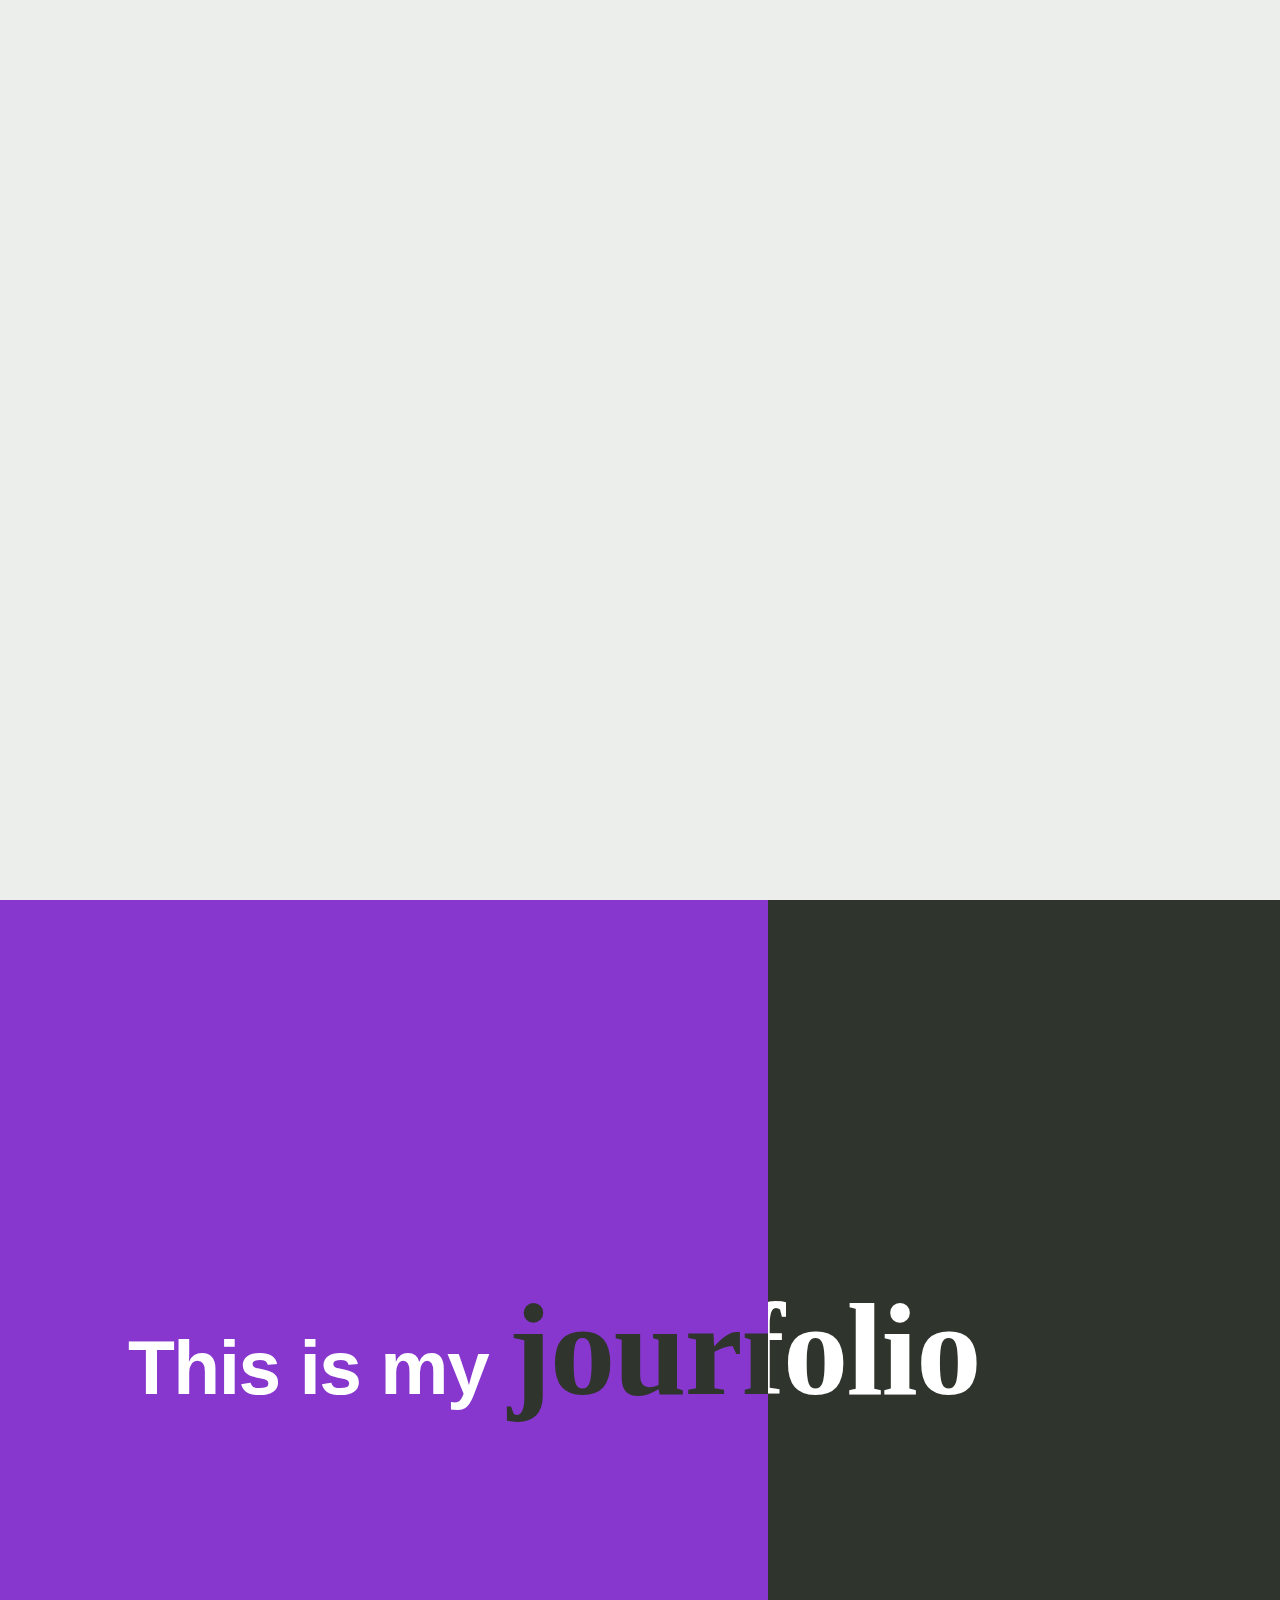
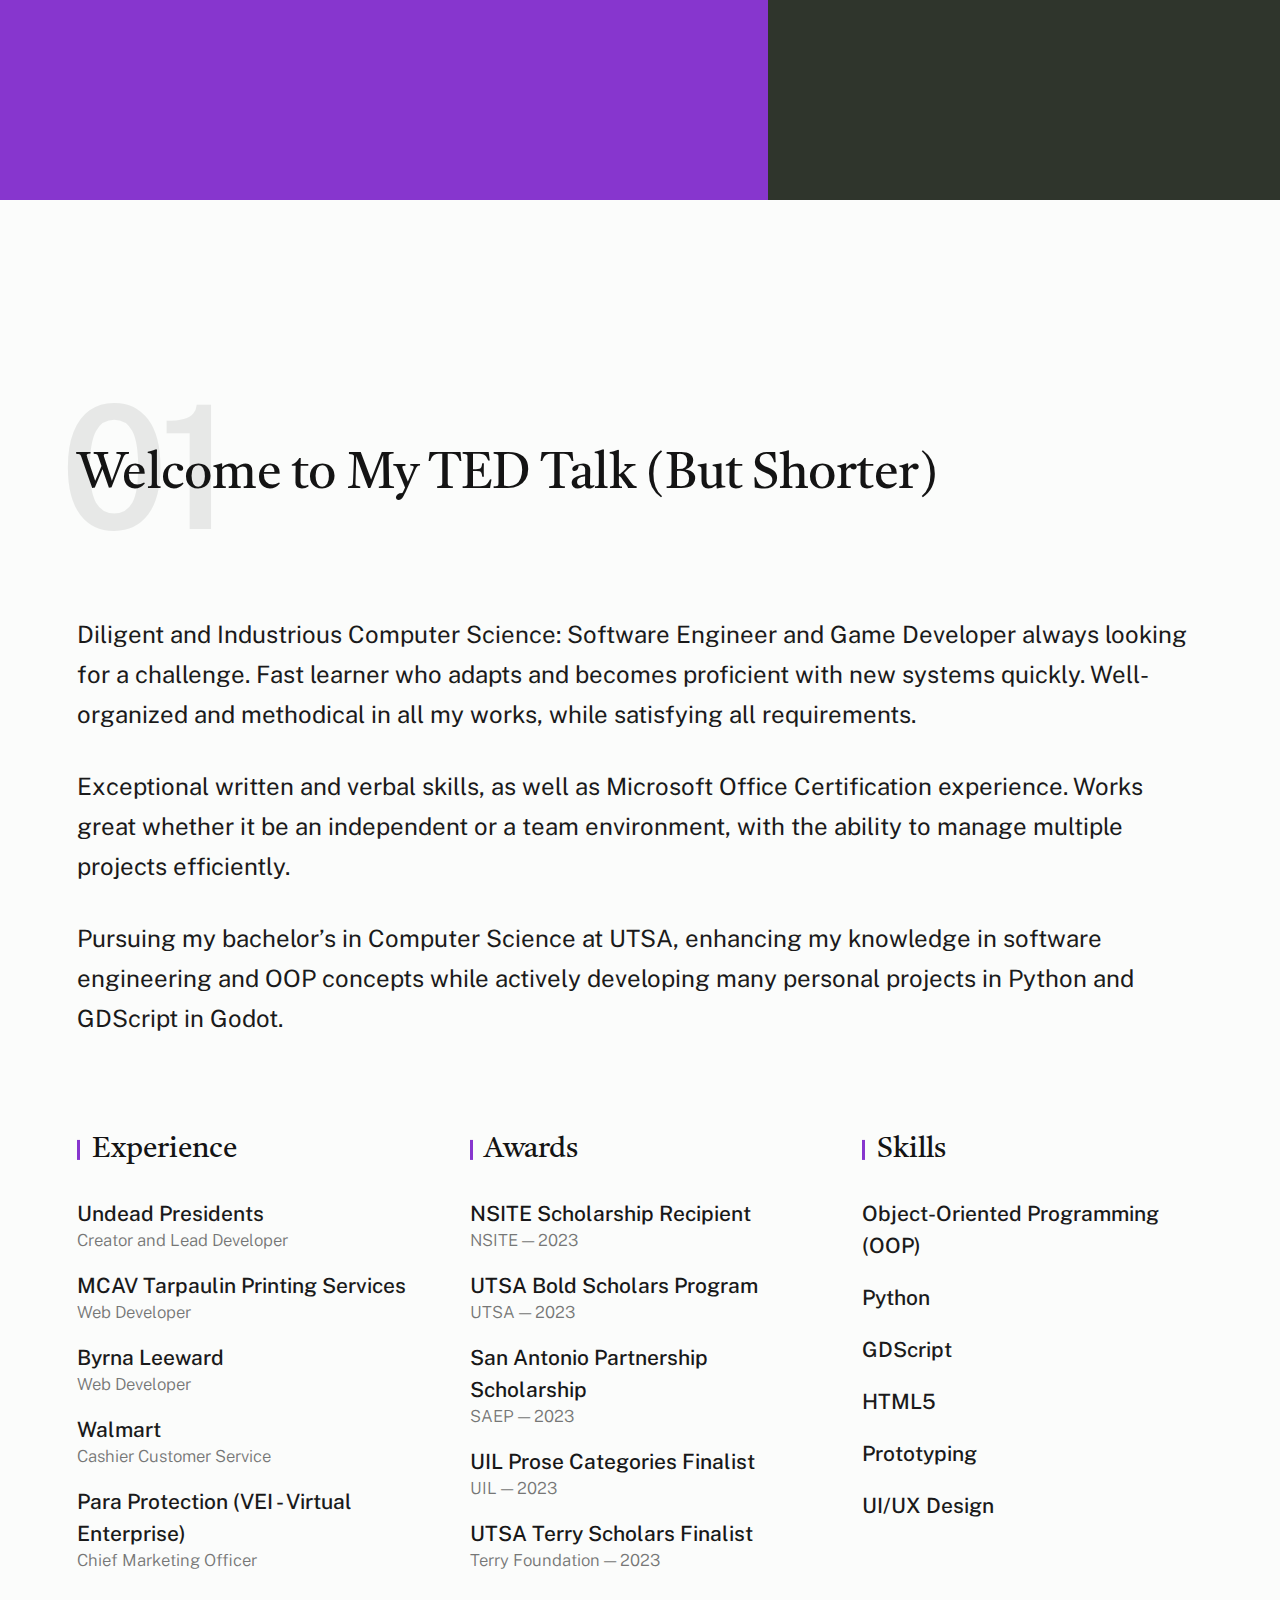
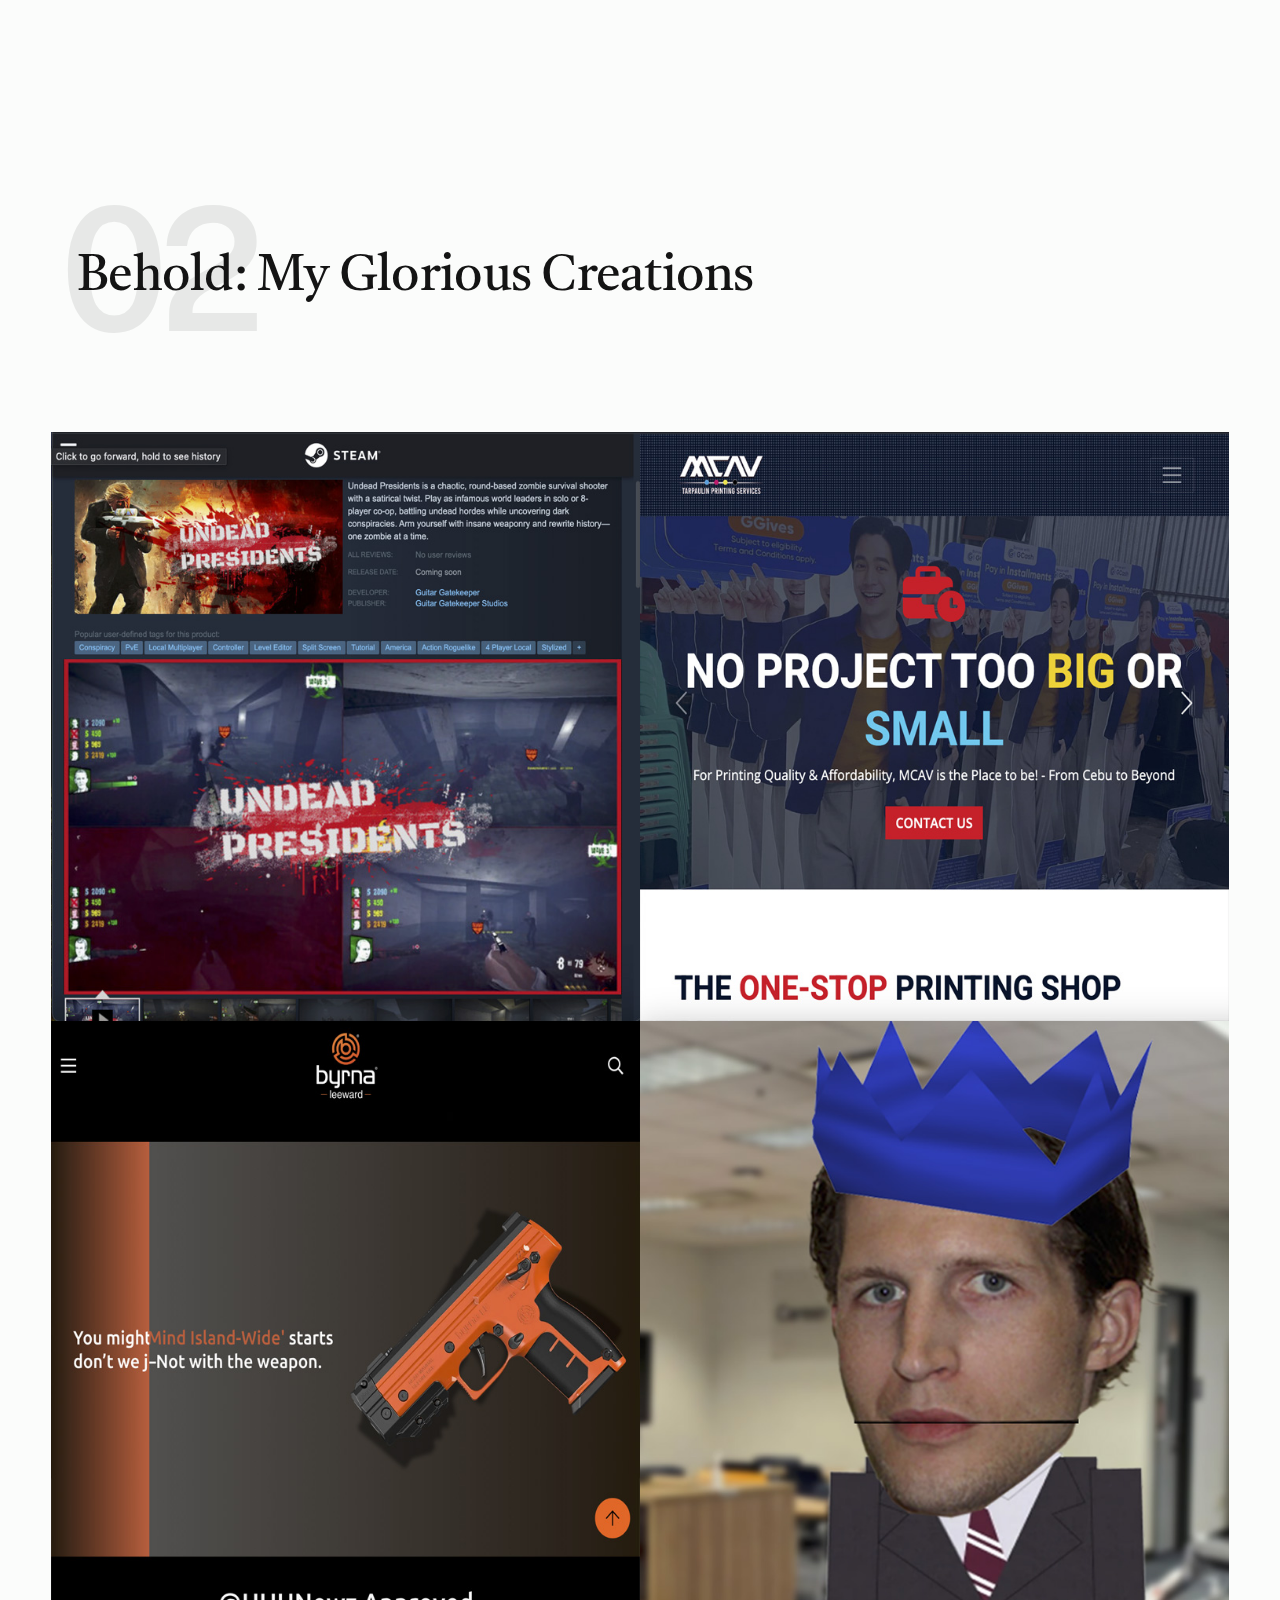
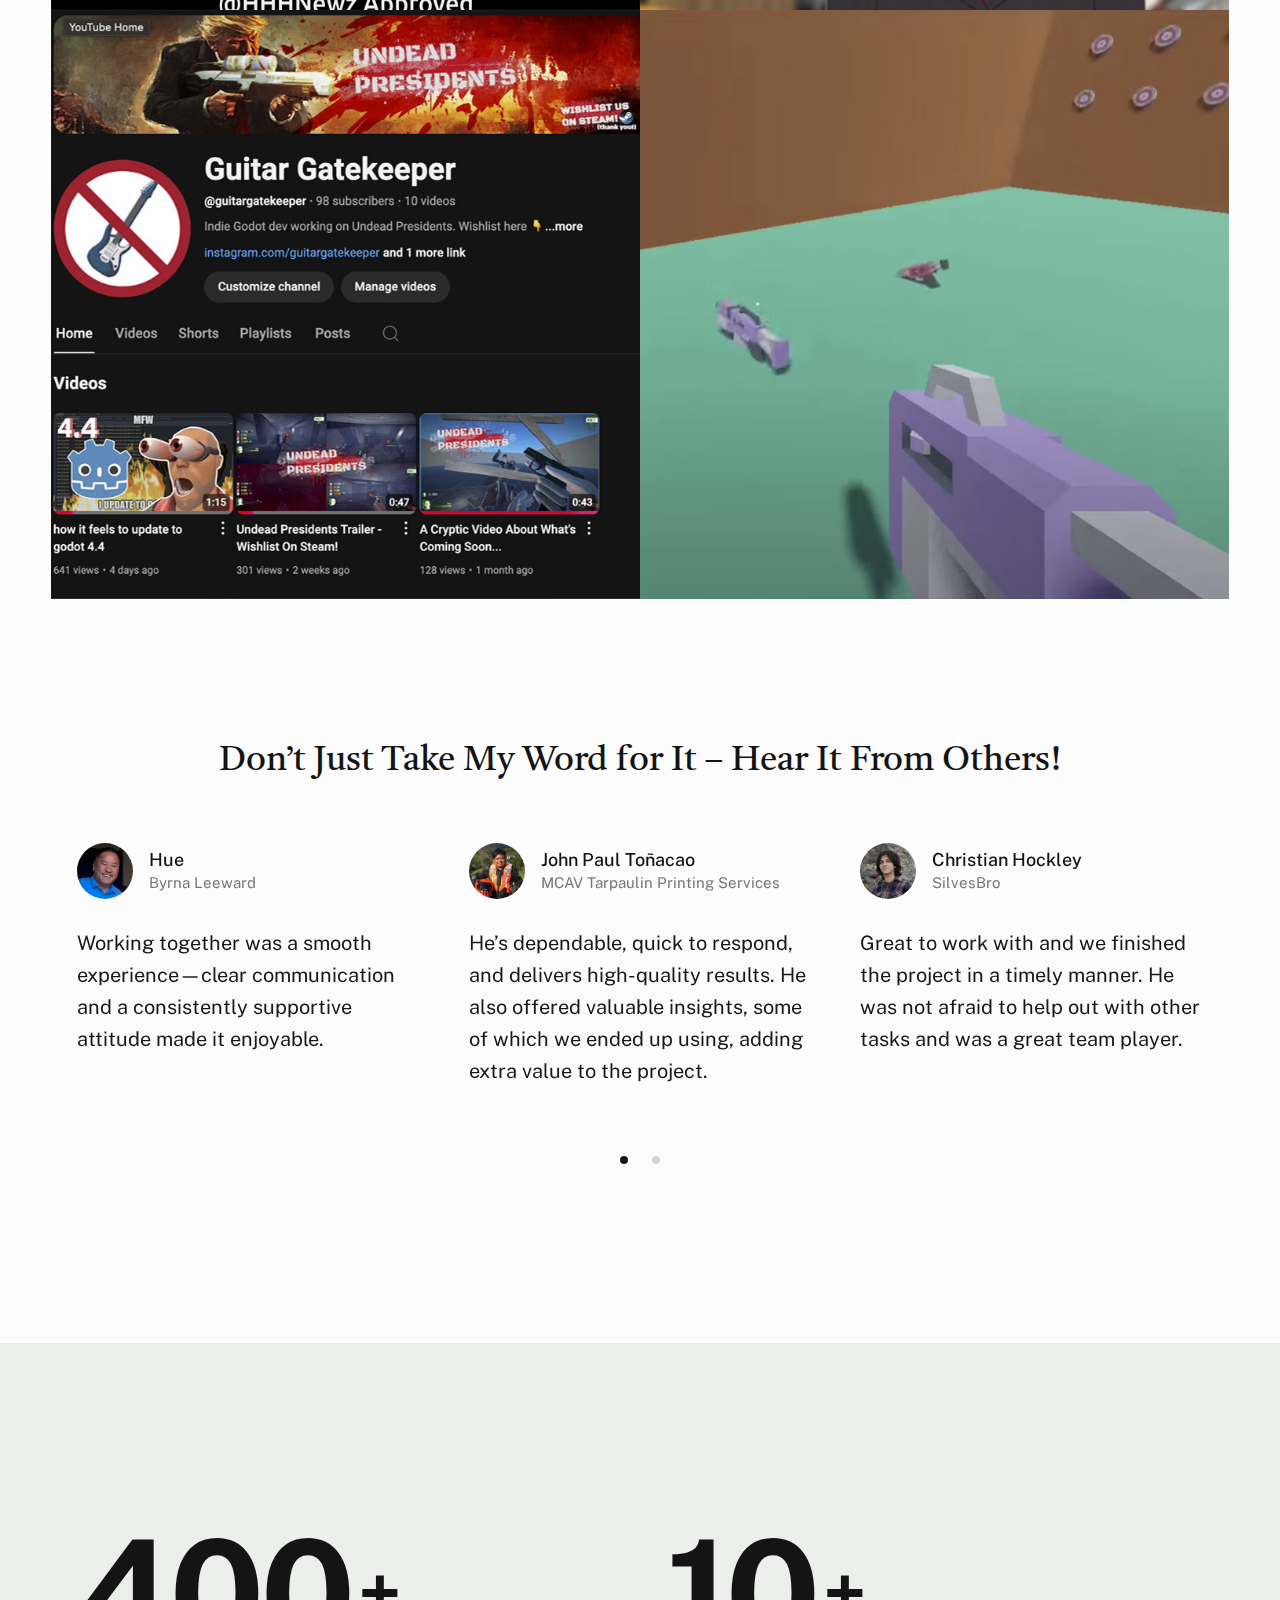
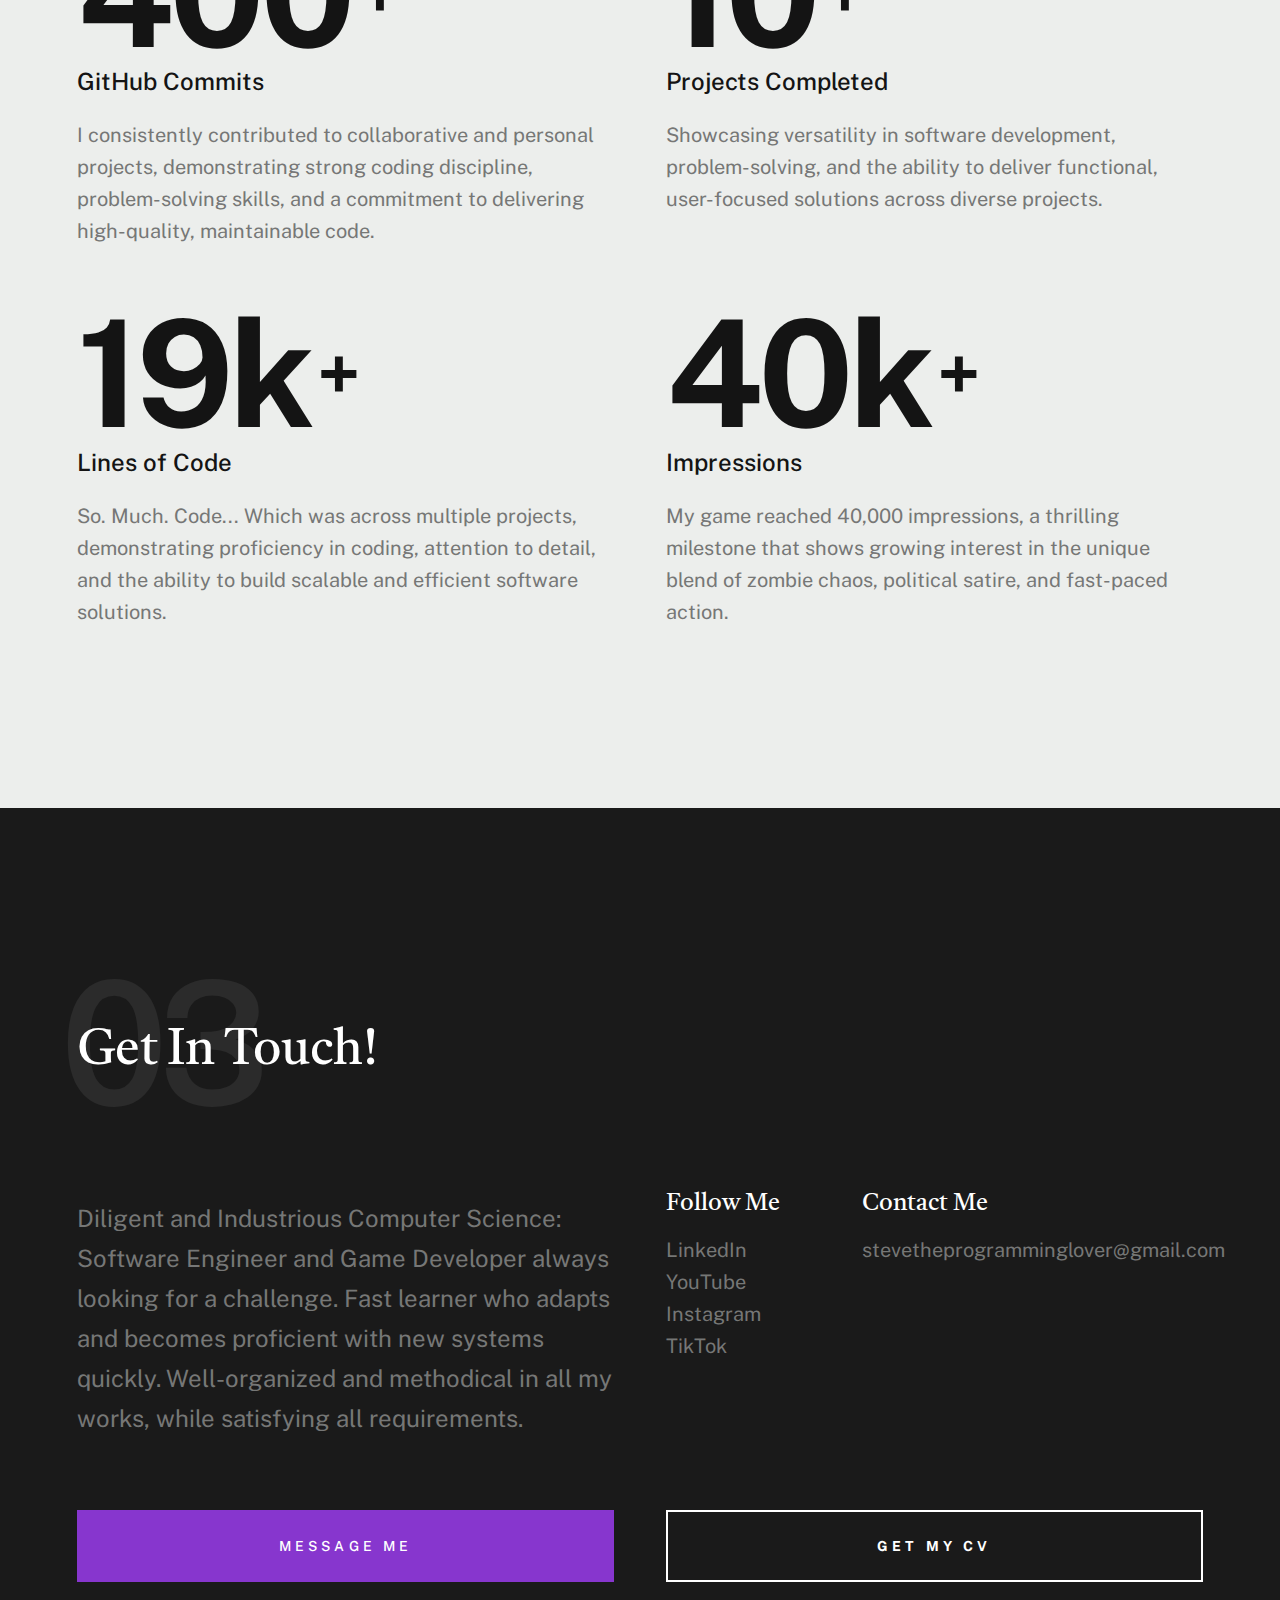
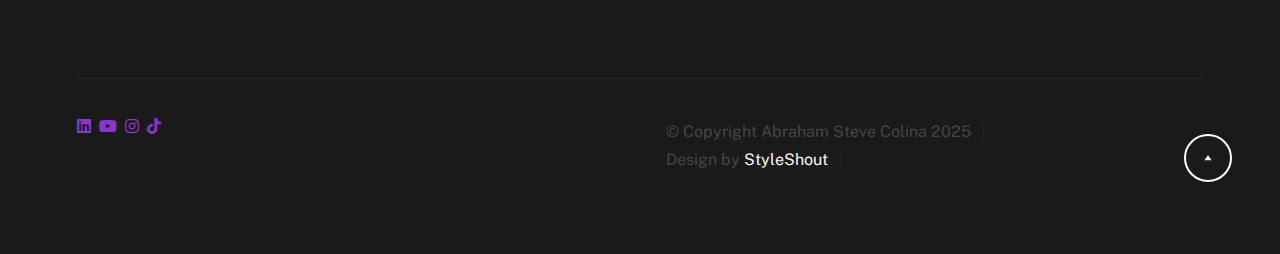
==== index.html @ 51438c59 "Initial commit" ====
<!DOCTYPE html>
<html lang="en" class="no-js">
	<head>
		<!--- basic page needs
    ================================================== -->
		<meta charset="utf-8" />
		<meta name="viewport" content="width=device-width, initial-scale=1" />
		<title>Abraham Steve Colina</title>

		<script>
			document.documentElement.classList.remove("no-js");
			document.documentElement.classList.add("js");
		</script>

		<!-- CSS
    ================================================== -->
		<link rel="stylesheet" href="css/vendor.css" />
		<link rel="stylesheet" href="css/styles.css" />

		<!-- favicons
    ================================================== -->
		<link
			rel="apple-touch-icon"
			sizes="180x180"
			href="apple-touch-icon.png"
		/>
		<link
			rel="icon"
			type="image/png"
			sizes="32x32"
			href="favicon-32x32.png"
		/>
		<link
			rel="icon"
			type="image/png"
			sizes="16x16"
			href="favicon-16x16.png"
		/>
		<link rel="manifest" href="site.webmanifest" />

		<!-- Icon Font Stylesheet -->
		<link
			href="https://cdnjs.cloudflare.com/ajax/libs/font-awesome/6.7.2/css/all.min.css"
			rel="stylesheet"
		/>
	</head>

	<body id="top">
		<!-- preloader
    ================================================== -->
		<div id="preloader">
			<div id="loader" class="dots-fade">
				<div></div>
				<div></div>
				<div></div>
			</div>
		</div>

		<!-- page wrap
    ================================================== -->
		<div id="page" class="s-pagewrap">
			<!-- # site header 
        ================================================== -->
			<header class="s-header">
				<div class="row s-header__inner">
					<div class="s-header__block">
						<div class="s-header__logo">
							<a class="logo" href="index.html">
								<img src="images/logo.png" alt="Homepage" />
							</a>
						</div>

						<a class="s-header__menu-toggle" href="#0"
							><span>Menu</span></a
						>
					</div>
					<!-- end s-header__block -->

					<nav class="s-header__nav">
						<ul class="s-header__menu-links">
							<li class="current">
								<a class="smoothscroll" href="#intro">Intro</a>
							</li>
							<li>
								<a class="smoothscroll" href="#about">About</a>
							</li>
							<li>
								<a class="smoothscroll" href="#works">Works</a>
							</li>
							<li>
								<a class="smoothscroll" href="#footer"
									>Contact</a
								>
							</li>
						</ul>
						<!-- s-header__menu-links -->
					</nav>
					<!-- end s-header__nav -->
				</div>
				<!-- end s-header__inner -->
			</header>
			<!-- end s-header -->

			<!-- # intro
        ================================================== -->
			<section id="intro" class="s-intro target-section">
				<div class="row s-intro__content width-sixteen-col">
					<div
						class="column lg-12 s-intro__content-inner grid-block grid-16"
					>
						<div class="s-intro__content-text">
							<div
								class="s-intro__content-pretitle text-pretitle"
							>
								Hello and welcome
							</div>
							<h1 class="s-intro__content-title">
								I'm Abraham Steve Colina,<br />
								software engineer<br />
								based in San Antonio, TX
							</h1>

							<div class="s-intro__content-btns">
								<a class="smoothscroll btn" href="#about"
									>Who Is This Guy?</a
								>
								<a
									class="smoothscroll btn btn--stroke"
									href="#footer"
									>Let’s Chat Like Humans</a
								>
							</div>
							<!-- s-intro__content-btns -->
						</div>
						<!-- s-intro__content-text -->
					</div>
					<!-- s-intro__content-inner -->
				</div>
				<!-- s-intro__content -->

				<ul class="s-intro__social social-list">
					<!-- LinkedIn -->
					<li>
						<a
							href="https://www.linkedin.com/in/abrahamstevecolina/"
						>
							<i class="fab fa-linkedin" aria-hidden="true"></i>
							<span class="u-screen-reader-text">LinkedIn</span>
						</a>
					</li>
					<!-- YouTube -->
					<li>
						<a
							href="https://www.youtube.com/@guitargatekeeper?sub_confirmation=1"
						>
							<i class="fab fa-youtube" aria-hidden="true"></i>
							<span class="u-screen-reader-text">YouTube</span>
						</a>
					</li>
					<!-- Instagram -->
					<li>
						<a href="https://www.instagram.com/guitargatekeeper/">
							<i class="fab fa-instagram" aria-hidden="true"></i>
							<span class="u-screen-reader-text">Instagram</span>
						</a>
					</li>
					<!-- TikTok -->
					<li>
						<a href="https://www.tiktok.com/@guitargatekeeper">
							<i class="fab fa-tiktok" aria-hidden="true"></i>
							<span class="u-screen-reader-text">TikTok</span>
						</a>
					</li>
				</ul>
				<!-- end s-intro__social -->

				<div class="s-intro__content-media">
					<img
						src="images/intro-bg.jpg"
						srcset="images/intro-bg.jpg 1x, images/intro-bg.jpg 2x"
						alt=""
					/>
				</div>
				<!-- s-intro__content-media -->

				<div class="s-intro__btn-download">
					<a
						class="btn btn--stroke"
						href="resume.pdf"
						download="AbrahamSteveColina_Resume.pdf"
						>Get My CV</a
					>
				</div>
				<!-- end s-intro__btn-download -->

				<div class="s-intro__scroll-down">
					<a href="#about" class="smoothscroll">
						<div class="scroll-icon">
							<svg
								xmlns="http://www.w3.org/2000/svg"
								width="24"
								height="24"
								viewBox="0 0 24 24"
								style="
									fill: rgba(0, 0, 0, 1);
									transform: ;
									msfilter: ;
								"
							>
								<path
									d="M11.178 19.569a.998.998 0 0 0 1.644 0l9-13A.999.999 0 0 0 21 5H3a1.002 1.002 0 0 0-.822 1.569l9 13z"
								></path>
							</svg>
						</div>
						<span class="scroll-text u-screen-reader-text"
							>Scroll Down</span
						>
					</a>
				</div>
				<!-- s-intro__scroll-down -->
			</section>
			<!-- end s-intro -->
			<!-- Split-Screen Section -->
			<section id="split-screen" class="s-split-screen">
				<div id="left-side" class="side">
					<h2 class="title">
						This is my <span class="fancy"> journey</span>
					</h2>
				</div>

				<div id="right-side" class="side">
					<h2 class="title">
						This is my <span class="fancy"> portfolio</span>
					</h2>
				</div>
			</section>
			<!-- end split-screen section -->

			<!-- # about
        ================================================== -->
			<section id="about" class="s-about target-section">
				<div class="row s-about__content">
					<div class="column xl-12">
						<div class="section-header" data-num="01">
							<h2 class="text-display-title">
								Welcome to My TED Talk (But Shorter)
							</h2>
						</div>
						<!-- end section-header -->

						<p class="attention-getter">
							Diligent and Industrious Computer Science: Software
							Engineer and Game Developer always looking for a
							challenge. Fast learner who adapts and becomes
							proficient with new systems quickly. Well-organized
							and methodical in all my works, while satisfying all
							requirements.
						</p>

						<p class="attention-getter">
							Exceptional written and verbal skills, as well as
							Microsoft Office Certification experience. Works
							great whether it be an independent or a team
							environment, with the ability to manage multiple
							projects efficiently.
						</p>

						<p class="attention-getter">
							Pursuing my bachelor’s in Computer Science at UTSA,
							enhancing my knowledge in software engineering and
							OOP concepts while actively developing many personal
							projects in Python and GDScript in Godot.
						</p>

						<div class="grid-list-items s-about__blocks">
							<div class="grid-list-items__item s-about__block">
								<h4 class="s-about__block-title">Experience</h4>
								<ul class="s-about__list">
									<li>
										Undead Presidents
										<span>Creator and Lead Developer</span>
									</li>
									<li>
										MCAV Tarpaulin Printing Services
										<span>Web Developer</span>
									</li>
									<li>
										Byrna Leeward
										<span>Web Developer</span>
									</li>
									<li>
										Walmart
										<span>Cashier Customer Service</span>
									</li>
									<li>
										Para Protection (VEI - Virtual
										Enterprise)
										<span>Chief Marketing Officer</span>
									</li>
								</ul>
							</div>
							<!--end s-about__block -->

							<div class="grid-list-items__item s-about__block">
								<h4 class="s-about__block-title">Awards</h4>

								<ul class="s-about__list">
									<li>
										<a href="https://www.nisd.net/nsite">
											NSITE Scholarship Recipient
											<span>NSITE — 2023</span>
										</a>
									</li>
									<li>
										<a
											href="https://www.utsa.edu/studentsuccess/bold-scholars/"
										>
											UTSA Bold Scholars Program
											<span>UTSA — 2023</span>
										</a>
									</li>
									<li>
										<a
											href="https://saedpartnership.org/saep-scholarship/"
										>
											San Antonio Partnership Scholarship
											<span>SAEP — 2023</span>
										</a>
									</li>
									<li>
										<a
											href="https://www.uiltexas.org/speech"
										>
											UIL Prose Categories Finalist
											<span>UIL — 2023</span>
										</a>
									</li>
									<li>
										<a
											href="https://honors.utsa.edu/terryscholars/"
										>
											UTSA Terry Scholars Finalist
											<span>Terry Foundation — 2023</span>
										</a>
									</li>
								</ul>
							</div>
							<!--end s-about__block -->

							<div class="grid-list-items__item s-about__block">
								<h4 class="s-about__block-title">Skills</h4>

								<ul class="s-about__list">
									<li>Object-Oriented Programming (OOP)</li>
									<li>Python</li>
									<li>GDScript</li>
									<li>HTML5</li>
									<li>Prototyping</li>
									<li>UI/UX Design</li>
								</ul>
							</div>
							<!--end s-about__block -->
						</div>
						<!-- grid-list-items -->
					</div>
					<!--end column -->
				</div>
				<!--end s-about__content -->
			</section>
			<!-- end s-about -->

			<!-- # works
        ================================================== -->
			<section id="works" class="s-works target-section">
				<div class="row">
					<div class="column xl-12">
						<div class="section-header" data-num="02">
							<h2 class="text-display-title">
								Behold: My Glorious Creations
							</h2>
						</div>
						<!-- end section-header -->
					</div>
				</div>

				<div class="row folio-entries">
					<div class="column entry">
						<a
							href="images/folio/gallery/gallery-1.jpg"
							class="entry__link glightbox"
							data-glightbox="title: Undead Presidents; description: .entry__desc-01"
						>
							<div class="entry__thumb">
								<img
									src="images/folio/portfolio-1.jpg"
									alt=""
								/>
							</div>
							<div class="entry__info">
								<h4 class="entry__title">Undead Presidents</h4>
								<div class="entry__cat">
									Creator and Lead Developer
								</div>
							</div>
						</a>

						<div class="glightbox-desc entry__desc-01">
							<p>
								Developing a networked split-screen multiplayer
								survival shooter game on Steam. Implemented
								peer-to-peer client-host 8-player multiplayer
								functionality using high-level networking API,
								ensuring synchronization of player actions,
								enemy AI, and game state.

								<a
									href="https://store.steampowered.com/app/3517560/Undead_Presidents"
									>Project Link (Wishlist On Steam!)</a
								>.
							</p>
						</div>
					</div>
					<!-- entry -->

					<div class="column entry">
						<a
							href="images/folio/gallery/gallery-2.jpg"
							class="entry__link glightbox"
							data-glightbox="title: mcavtarpaulinprinting.com; description: .entry__desc-02"
						>
							<div class="entry__thumb">
								<img
									src="images/folio/portfolio-2.jpg"
									alt=""
								/>
							</div>
							<div class="entry__info">
								<h4 class="entry__title">
									mcavtarpaulinprinting.com
								</h4>
								<div class="entry__cat">Web Developer</div>
							</div>
						</a>

						<div class="glightbox-desc entry__desc-02">
							<p>
								Enhanced interactivity with jQuery, Owl
								Carousel, and Lightbox. Customized styling with
								SCSS/SASS for maintainable and scalable code.
								Developed Go (Golang) scripts to automate email
								notifications to clients upon form submissions,
								leveraging Google Sheets for data storage and
								processing.
								<a href="https://mcavtarpaulinprinting.com/"
									>Project Link</a
								>.
							</p>
						</div>
					</div>
					<!-- entry -->

					<div class="column entry">
						<a
							href="images/folio/gallery/gallery-3.jpg"
							class="entry__link glightbox"
							data-glightbox="title: byrnaleeward.com; description: .entry__desc-03"
						>
							<div class="entry__thumb">
								<img
									src="images/folio/portfolio-3.jpg"
									alt=""
								/>
							</div>
							<div class="entry__info">
								<h4 class="entry__title">byrnaleeward.com</h4>
								<div class="entry__cat">Web Developer</div>
							</div>
						</a>

						<div class="glightbox-desc entry__desc-03">
							<p>
								Built and styled client's Shopify website using
								Liquid, HTML, and CSS, implementing custom
								front-end designs and interactive elements.
								Collaborating with teams to meet project goals
								and client needs.
								<a href="https://byrnaleeward.com/"
									>Project Link</a
								>.
							</p>
						</div>
					</div>
					<!-- entry -->

					<div class="column entry">
						<a
							href="images/folio/gallery/gallery-4.jpg"
							class="entry__link glightbox"
							data-glightbox="title: SilvesBro; description: .entry__desc-04"
						>
							<div class="entry__thumb">
								<img
									src="images/folio/portfolio-4.jpg"
									alt=""
								/>
							</div>
							<div class="entry__info">
								<h4 class="entry__title">SilvesBro</h4>
								<div class="entry__cat">
									Developer and Programmer
								</div>
							</div>
						</a>

						<div class="glightbox-desc entry__desc-04">
							<p>
								Developed Silvesbro with a team and implemented
								a dynamic UI with custom animations and sound
								effects to enhance user engagement. Implemented
								interactive features such as a pomodoro timer,
								happiness meter, to-do list, and wardrobe.
								<a href="https://github.com/UTSA-CS-3443"
									>Project Link</a
								>.
							</p>
						</div>
					</div>
					<!-- entry -->

					<div class="column entry">
						<a
							href="images/folio/gallery/gallery-5.jpg"
							class="entry__link glightbox"
							data-glightbox="title: Guitar Gatekeeper; description: .entry__desc-05"
						>
							<div class="entry__thumb">
								<img
									src="images/folio/portfolio-5.jpg"
									alt=""
								/>
							</div>
							<div class="entry__info">
								<h4 class="entry__title">Guitar Gatekeeper</h4>
								<div class="entry__cat">YouTube Channel</div>
							</div>
						</a>

						<div class="glightbox-desc entry__desc-05">
							<p>
								Created and manage Guitar Gatekeeper, a YouTube
								channel dedicated to documenting my software
								development journey through devlogs. Enhanced
								skills in video editing, content creation, and
								audience engagement while documenting my growth
								as a developer.
								<a
									href="https://www.youtube.com/@guitargatekeeper?sub_confirmation=1"
									>Project Link</a
								>.
							</p>
						</div>
					</div>
					<!-- entry -->

					<div class="column entry">
						<a
							href="images/folio/gallery/gallery-6.jpg"
							class="entry__link glightbox"
							data-glightbox="title: Untitled Prototype FPS Project; description: .entry__desc-06"
						>
							<div class="entry__thumb">
								<img src="images/folio/portfolio-6.jpg" />
							</div>
							<div class="entry__info">
								<h4 class="entry__title">
									Untitled Prototype FPS Project
								</h4>
								<div class="entry__cat">
									Creator and Lead Developer
								</div>
							</div>
						</a>

						<div class="glightbox-desc entry__desc-06">
							<p>
								Developed a low-poly first-person shooter (FPS)
								as a learning project while exploring the Godot
								Engine. Created a modular and scalable codebase,
								which later served as the foundation for Undead
								Presidents, a more advanced FPS project.
							</p>
						</div>
					</div>
					<!-- entry -->
				</div>
				<!-- folio entries -->

				<div class="row s-testimonials">
					<div class="column xl-12">
						<h3 class="s-testimonials__header">
							Don’t Just Take My Word for It – Hear It From
							Others!
						</h3>

						<div class="swiper-container s-testimonials__slider">
							<div class="swiper-wrapper">
								<div class="s-testimonials__slide swiper-slide">
									<div class="s-testimonials__author">
										<img
											src="images/avatars/avatar-1.jpg"
											alt="Author image"
											class="s-testimonials__avatar"
										/>
										<cite class="s-testimonials__cite">
											<strong>Hue</strong>
											<span>Byrna Leeward</span>
										</cite>
									</div>
									<p>
										Working together was a smooth
										experience—clear communication and a
										consistently supportive attitude made it
										enjoyable.
									</p>
								</div>
								<!-- end s-testimonials__slide -->

								<div class="s-testimonials__slide swiper-slide">
									<div class="s-testimonials__author">
										<img
											src="images/avatars/avatar-2.jpg"
											alt="Author image"
											class="s-testimonials__avatar"
										/>
										<cite class="s-testimonials__cite">
											<strong>John Paul Toñacao</strong>
											<span
												>MCAV Tarpaulin Printing
												Services</span
											>
										</cite>
									</div>
									<p>
										He’s dependable, quick to respond, and
										delivers high-quality results. He also
										offered valuable insights, some of which
										we ended up using, adding extra value to
										the project.
									</p>
								</div>
								<!-- end s-testimonials__slide -->

								<div class="s-testimonials__slide swiper-slide">
									<div class="s-testimonials__author">
										<img
											src="images/avatars/avatar-3.jpg"
											alt="Author image"
											class="s-testimonials__avatar"
										/>
										<cite class="s-testimonials__cite">
											<strong>Christian Hockley</strong>
											<span>SilvesBro</span>
										</cite>
									</div>
									<p>
										Great to work with and we finished the
										project in a timely manner. He was not
										afraid to help out with other tasks and
										was a great team player.
									</p>
								</div>
								<!-- end s-testimonials__slide -->

								<div class="s-testimonials__slide swiper-slide">
									<div class="s-testimonials__author">
										<img
											src="images/avatars/avatar-4.jpg"
											alt="Author image"
											class="s-testimonials__avatar"
										/>
										<cite class="s-testimonials__cite">
											<strong>Frank Podraza</strong>
											<span
												>Developer of Castle Wars</span
											>
										</cite>
									</div>
									<p>
										A highly skilled and innovative game
										developer, I participated in an 'Undead
										Presidents' playtest and was impressed
										by the level of detail.
									</p>
								</div>
								<!-- end s-testimonials__slide -->
							</div>
							<!-- end swiper-wrapper -->

							<div class="swiper-pagination"></div>
						</div>
						<!-- end swiper-container -->
					</div>
					<!-- end column -->
				</div>
				<!-- end s-testimonials -->
			</section>
			<!-- end s-works -->

			<!-- # numbers
        ================================================== -->
			<section id="numbers" class="s-numbers">
				<div class="row counter-items">
					<div class="column counter-items__item">
						<div class="num">
							400
							<span>+</span>
						</div>
						<h5>GitHub Commits</h5>
						<p>
							I consistently contributed to collaborative and
							personal projects, demonstrating strong coding
							discipline, problem-solving skills, and a commitment
							to delivering high-quality, maintainable code.
						</p>
					</div>
					<!-- end counter-items__item -->

					<div class="column counter-items__item">
						<div class="num">
							10
							<span>+</span>
						</div>
						<h5>Projects Completed</h5>
						<p>
							Showcasing versatility in software development,
							problem-solving, and the ability to deliver
							functional, user-focused solutions across diverse
							projects.
						</p>
					</div>
					<!-- end counter-items__item -->

					<div class="column counter-items__item">
						<div class="num">
							19k
							<span>+</span>
						</div>
						<h5>Lines of Code</h5>
						<p>
							So. Much. Code... Which was across multiple
							projects, demonstrating proficiency in coding,
							attention to detail, and the ability to build
							scalable and efficient software solutions.
						</p>
					</div>
					<!-- end counter-items__item -->

					<div class="column counter-items__item">
						<div class="num">
							40k
							<span>+</span>
						</div>
						<h5>Impressions</h5>
						<p>
							My game reached 40,000 impressions, a thrilling
							milestone that shows growing interest in the unique
							blend of zombie chaos, political satire, and
							fast-paced action.
						</p>
					</div>
					<!-- end counter-items__item -->
				</div>
				<!-- end counter-items -->
			</section>
			<!-- end s-numbers -->

			<!-- # footer 
        ================================================== -->
			<footer id="footer" class="s-footer target-section">
				<div class="row">
					<div class="column lg-12">
						<div class="section-header light-on-dark" data-num="03">
							<h2 class="text-display-title">Get In Touch!</h2>
						</div>
						<!-- end section-header -->
					</div>
				</div>

				<div class="row s-footer__content">
					<div
						class="column xl-6 md-12 s-footer__block s-footer__about"
					>
						<p class="attention-getter">
							Diligent and Industrious Computer Science: Software
							Engineer and Game Developer always looking for a
							challenge. Fast learner who adapts and becomes
							proficient with new systems quickly. Well-organized
							and methodical in all my works, while satisfying all
							requirements.
						</p>
					</div>
					<!-- end section-footer__about -->

					<div
						class="column xl-6 md-12 s-footer__block s-footer__site-links"
					>
						<div class="row">
							<div class="column xl-4 lg-5 md-6 tab-12">
								<h5>Follow Me</h5>
								<ul class="link-list">
									<li>
										<a
											href="https://www.linkedin.com/in/abrahamstevecolina/"
											>LinkedIn</a
										>
									</li>
									<li>
										<a
											href="https://www.youtube.com/@guitargatekeeper?sub_confirmation=1"
											>YouTube</a
										>
									</li>
									<li>
										<a
											href="https://www.instagram.com/guitargatekeeper/"
											>Instagram</a
										>
									</li>
									<li>
										<a
											href="https://www.tiktok.com/@guitargatekeeper"
											>TikTok</a
										>
									</li>
								</ul>
							</div>
							<div class="column xl-6 md-6 tab-12">
								<h5>Contact Me</h5>
								<ul class="link-list">
									<li>
										<a
											href="mailto:stevetheprogramminglover@gmail.com"
											>stevetheprogramminglover@gmail.com</a
										>
									</li>
									<!-- <li>
										<a href="tel:+1975432345"
											>+808 745 23545</a
										>
									</li> -->
								</ul>
							</div>
						</div>
					</div>
					<!-- end section-footer__site-links -->
				</div>
				<!-- end section-footer__content -->

				<div class="row s-footer__buttons">
					<div class="column xl-6 tab-12">
						<a
							href="mailto:stevetheprogramminglover@gmail.com"
							class="btn btn--primary btn--large u-fullwidth"
							>Message Me</a
						>
					</div>

					<div class="column xl-6 tab-12">
						<a
							href="#0"
							class="btn btn--stroke btn--large u-fullwidth"
							href="resume.pdf"
							download="AbrahamSteveColina_Resume.pdf"
							>Get My CV</a
						>
					</div>
				</div>
				<!-- end section-footer__buttons -->

				<div class="row s-footer__bottom">
					<div class="column xl-6 lg-12">
						<ul class="s-footer__social social-list">
							<!-- LinkedIn -->
							<li>
								<a
									href="https://www.linkedin.com/in/abrahamstevecolina/"
								>
									<i
										class="fab fa-linkedin"
										aria-hidden="true"
									></i>
									<span class="u-screen-reader-text"
										>LinkedIn</span
									>
								</a>
							</li>
							<!-- YouTube -->
							<li>
								<a
									href="https://www.youtube.com/@guitargatekeeper?sub_confirmation=1"
								>
									<i
										class="fab fa-youtube"
										aria-hidden="true"
									></i>
									<span class="u-screen-reader-text"
										>YouTube</span
									>
								</a>
							</li>
							<!-- Instagram -->
							<li>
								<a
									href="https://www.instagram.com/guitargatekeeper/"
								>
									<i
										class="fab fa-instagram"
										aria-hidden="true"
									></i>
									<span class="u-screen-reader-text"
										>Instagram</span
									>
								</a>
							</li>
							<!-- TikTok -->
							<li>
								<a
									href="https://www.tiktok.com/@guitargatekeeper"
								>
									<i
										class="fab fa-tiktok"
										aria-hidden="true"
									></i>
									<span class="u-screen-reader-text"
										>TikTok</span
									>
								</a>
							</li>
						</ul>
					</div>
					<!-- end section-footer__social -->

					<div class="column xl-6 lg-12">
						<p class="ss-copyright">
							<span>© Copyright Abraham Steve Colina 2025</span>
							<span
								>Design by
								<a href="https://styleshout.com/"
									>StyleShout</a
								></span
							>
							<I consistently contributed to collaborative
							projects, demonstrating strong coding discipline,
							problem-solving skills, and a commitment to
							delivering high-quality, maintainable code./p>
						</p>
					</div>
				</div>
				<!-- end section-footer__bottom -->

				<div class="ss-go-top">
					<a class="smoothscroll" title="Back to Top" href="#top">
						<svg
							xmlns="http://www.w3.org/2000/svg"
							width="24"
							height="24"
							viewBox="0 0 24 24"
							style="
								fill: rgba(0, 0, 0, 1);
								transform: ;
								msfilter: ;
							"
						>
							<path
								d="M5.536 21.886a1.004 1.004 0 0 0 1.033-.064l13-9a1 1 0 0 0 0-1.644l-13-9A1 1 0 0 0 5 3v18a1 1 0 0 0 .536.886z"
							></path>
						</svg>
					</a>
					<span>Back To Top</span>
				</div>
				<!-- end ss-go-top -->
			</footer>
			<!-- end s-footer -->
		</div>
		<!-- end page-wrap -->

		<!-- Java Script
    ================================================== -->
		<script src="js/plugins.js"></script>
		<script src="js/main.js"></script>
	</body>
</html>
---- css/vendor.css ----
/* ===================================================================
 * Hudson Third-party Stylesheets
 * Template Ver. 1.0.0
 * 04-03-2023
 * -------------------------------------------------------------------
 *
 * TOC:
 * # PrismJS 
 * # Swiper
 * # GLightbox
 *
 * ------------------------------------------------------------------- */
 

/* ===================================================================
 * # PrismJS 1.20.0
 *   https://prismjs.com/download.html#themes=prism-okaidia&languages=markup+css+clike+javascript+markup-templating+php 
 *   
 *   okaidia theme for JavaScript, CSS and HTML
 *   Loosely based on Monokai textmate theme by http://www.monokai.nl/
 *   @author ocodia
 * ------------------------------------------------------------------- */
code[class*=language-],
pre[class*=language-] {
    color          : #f8f8f2;
    background     : none;
    text-shadow    : 0 1px rgba(0, 0, 0, 0.3);
    font-family    : var(--font-mono);
    font-size      : calc(var(--text-size) * 0.9444);
    text-align     : left;
    white-space    : pre;
    word-spacing   : normal;
    word-break     : normal;
    word-wrap      : normal;
    line-height    : var(--vspace-1);
    -moz-tab-size  : 4;
    -o-tab-size    : 4;
    tab-size       : 4;
    -webkit-hyphens: none;
    hyphens        : none;
}

/* Code blocks */
pre[class*=language-] {
    padding : var(--vspace-0_5) 0 var(--vspace-1);
    margin  : var(--vspace-1) 0;
    overflow: auto;
}

:not(pre)>code[class*=language-],
pre[class*=language-] {
    background: #272822;
}

/* Inline code */
:not(pre)>code[class*=language-] {
    padding    : 0.1em;
    white-space: normal;
}

.token.comment,
.token.prolog,
.token.doctype,
.token.cdata {
    color: slategray;
}

.token.punctuation {
    color: #f8f8f2;
}

.token.namespace {
    opacity: 0.7;
}

.token.property,
.token.tag,
.token.constant,
.token.symbol,
.token.deleted {
    color: #f92672;
}

.token.boolean,
.token.number {
    color: #ae81ff;
}

.token.selector,
.token.attr-name,
.token.string,
.token.char,
.token.builtin,
.token.inserted {
    color: #a6e22e;
}

.token.operator,
.token.entity,
.token.url,
.language-css .token.string,
.style .token.string,
.token.variable {
    color: #f8f8f2;
}

.token.atrule,
.token.attr-value,
.token.function,
.token.class-name {
    color: #e6db74;
}

.token.keyword {
    color: #66d9ef;
}

.token.regex,
.token.important {
    color: #fd971f;
}

.token.important,
.token.bold {
    font-weight: bold;
}

.token.italic {
    font-style: italic;
}

.token.entity {
    cursor: help;
}


/* ===================================================================
 * # Swiper 6.4.5
 *   Most modern mobile touch slider and framework with hardware accelerated transitions
 *   https://swiperjs.com
 *
 *   Copyright 2014-2020 Vladimir Kharlampidi
 *
 *   Released under the MIT License
 *
 *   Released on: December 18, 2020
 * ------------------------------------------------------------------- */
@font-face {
    font-family: "swiper-icons";
    src        : url("data:application/font-woff;charset=utf-8;base64, [base64]//wADZ2x5ZgAAAywAAADMAAAD2MHtryVoZWFkAAABbAAAADAAAAA2E2+eoWhoZWEAAAGcAAAAHwAAACQC9gDzaG10eAAAAigAAAAZAAAArgJkABFsb2NhAAAC0AAAAFoAAABaFQAUGG1heHAAAAG8AAAAHwAAACAAcABAbmFtZQAAA/gAAAE5AAACXvFdBwlwb3N0AAAFNAAAAGIAAACE5s74hXjaY2BkYGAAYpf5Hu/j+W2+MnAzMYDAzaX6QjD6/4//Bxj5GA8AuRwMYGkAPywL13jaY2BkYGA88P8Agx4j+/8fQDYfA1AEBWgDAIB2BOoAeNpjYGRgYNBh4GdgYgABEMnIABJzYNADCQAACWgAsQB42mNgYfzCOIGBlYGB0YcxjYGBwR1Kf2WQZGhhYGBiYGVmgAFGBiQQkOaawtDAoMBQxXjg/wEGPcYDDA4wNUA2CCgwsAAAO4EL6gAAeNpj2M0gyAACqxgGNWBkZ2D4/wMA+xkDdgAAAHjaY2BgYGaAYBkGRgYQiAHyGMF8FgYHIM3DwMHABGQrMOgyWDLEM1T9/w8UBfEMgLzE////P/5//f/V/xv+r4eaAAeMbAxwIUYmIMHEgKYAYjUcsDAwsLKxc3BycfPw8jEQA/[base64]/uznmfPFBNODM2K7MTQ45YEAZqGP81AmGGcF3iPqOop0r1SPTaTbVkfUe4HXj97wYE+yNwWYxwWu4v1ugWHgo3S1XdZEVqWM7ET0cfnLGxWfkgR42o2PvWrDMBSFj/IHLaF0zKjRgdiVMwScNRAoWUoH78Y2icB/yIY09An6AH2Bdu/UB+yxopYshQiEvnvu0dURgDt8QeC8PDw7Fpji3fEA4z/PEJ6YOB5hKh4dj3EvXhxPqH/SKUY3rJ7srZ4FZnh1PMAtPhwP6fl2PMJMPDgeQ4rY8YT6Gzao0eAEA409DuggmTnFnOcSCiEiLMgxCiTI6Cq5DZUd3Qmp10vO0LaLTd2cjN4fOumlc7lUYbSQcZFkutRG7g6JKZKy0RmdLY680CDnEJ+UMkpFFe1RN7nxdVpXrC4aTtnaurOnYercZg2YVmLN/d/gczfEimrE/fs/bOuq29Zmn8tloORaXgZgGa78yO9/cnXm2BpaGvq25Dv9S4E9+5SIc9PqupJKhYFSSl47+Qcr1mYNAAAAeNptw0cKwkAAAMDZJA8Q7OUJvkLsPfZ6zFVERPy8qHh2YER+3i/BP83vIBLLySsoKimrqKqpa2hp6+jq6RsYGhmbmJqZSy0sraxtbO3sHRydnEMU4uR6yx7JJXveP7WrDycAAAAAAAH//wACeNpjYGRgYOABYhkgZgJCZgZNBkYGLQZtIJsFLMYAAAw3ALgAeNolizEKgDAQBCchRbC2sFER0YD6qVQiBCv/H9ezGI6Z5XBAw8CBK/m5iQQVauVbXLnOrMZv2oLdKFa8Pjuru2hJzGabmOSLzNMzvutpB3N42mNgZGBg4GKQYzBhYMxJLMlj4GBgAYow/P/PAJJhLM6sSoWKfWCAAwDAjgbRAAB42mNgYGBkAIIbCZo5IPrmUn0hGA0AO8EFTQAA") format("woff");
    font-weight: 400;
    font-style : normal;
}

:root {
    --swiper-theme-color: #007aff;
}

.swiper-container {
    margin-left : auto;
    margin-right: auto;
    position    : relative;
    overflow    : hidden;
    list-style  : none;
    padding     : 0;
    /* Fix of Webkit flickering */
    z-index     : 1;
}

.swiper-container-vertical>.swiper-wrapper {
    flex-direction: column;
}

.swiper-wrapper {
    position           : relative;
    width              : 100%;
    height             : 100%;
    z-index            : 1;
    display            : flex;
    transition-property: transform;
    box-sizing         : content-box;
}

.swiper-container-android .swiper-slide,
.swiper-wrapper {
    transform: translate3d(0px, 0, 0);
}

.swiper-container-multirow>.swiper-wrapper {
    flex-wrap: wrap;
}

.swiper-container-multirow-column>.swiper-wrapper {
    flex-wrap     : wrap;
    flex-direction: column;
}

.swiper-container-free-mode>.swiper-wrapper {
    transition-timing-function: ease-out;
    margin                    : 0 auto;
}

.swiper-slide {
    flex-shrink        : 0;
    width              : 100%;
    height             : 100%;
    position           : relative;
    transition-property: transform;
}

.swiper-slide-invisible-blank {
    visibility: hidden;
}

/* Auto Height */
.swiper-container-autoheight,
.swiper-container-autoheight .swiper-slide {
    height: auto;
}

.swiper-container-autoheight .swiper-wrapper {
    align-items        : flex-start;
    transition-property: transform, height;
}

/* 3D Effects */
.swiper-container-3d {
    perspective: 1200px;
}

.swiper-container-3d .swiper-wrapper,
.swiper-container-3d .swiper-slide,
.swiper-container-3d .swiper-slide-shadow-left,
.swiper-container-3d .swiper-slide-shadow-right,
.swiper-container-3d .swiper-slide-shadow-top,
.swiper-container-3d .swiper-slide-shadow-bottom,
.swiper-container-3d .swiper-cube-shadow {
    transform-style: preserve-3d;
}

.swiper-container-3d .swiper-slide-shadow-left,
.swiper-container-3d .swiper-slide-shadow-right,
.swiper-container-3d .swiper-slide-shadow-top,
.swiper-container-3d .swiper-slide-shadow-bottom {
    position      : absolute;
    left          : 0;
    top           : 0;
    width         : 100%;
    height        : 100%;
    pointer-events: none;
    z-index       : 10;
}

.swiper-container-3d .swiper-slide-shadow-left {
    background-image: linear-gradient(to left, rgba(0, 0, 0, 0.5), rgba(0, 0, 0, 0));
}

.swiper-container-3d .swiper-slide-shadow-right {
    background-image: linear-gradient(to right, rgba(0, 0, 0, 0.5), rgba(0, 0, 0, 0));
}

.swiper-container-3d .swiper-slide-shadow-top {
    background-image: linear-gradient(to top, rgba(0, 0, 0, 0.5), rgba(0, 0, 0, 0));
}

.swiper-container-3d .swiper-slide-shadow-bottom {
    background-image: linear-gradient(to bottom, rgba(0, 0, 0, 0.5), rgba(0, 0, 0, 0));
}

/* CSS Mode */
.swiper-container-css-mode>.swiper-wrapper {
    overflow          : auto;
    scrollbar-width   : none;
    /* For Firefox */
    -ms-overflow-style: none;
    /* For Internet Explorer and Edge */
}

.swiper-container-css-mode>.swiper-wrapper::-webkit-scrollbar {
    display: none;
}

.swiper-container-css-mode>.swiper-wrapper>.swiper-slide {
    scroll-snap-align: start start;
}

.swiper-container-horizontal.swiper-container-css-mode>.swiper-wrapper {
    scroll-snap-type: x mandatory;
}

.swiper-container-vertical.swiper-container-css-mode>.swiper-wrapper {
    scroll-snap-type: y mandatory;
}

:root {
    --swiper-navigation-size : 44px;
    /*
    --swiper-navigation-color: var(--swiper-theme-color);
    */
}

.swiper-button-prev,
.swiper-button-next {
    position       : absolute;
    top            : 50%;
    width          : calc(var(--swiper-navigation-size) / 44 * 27);
    height         : var(--swiper-navigation-size);
    margin-top     : calc(-1 * var(--swiper-navigation-size) / 2);
    z-index        : 10;
    cursor         : pointer;
    display        : flex;
    align-items    : center;
    justify-content: center;
    color          : var(--swiper-navigation-color, var(--swiper-theme-color));
}

.swiper-button-prev.swiper-button-disabled,
.swiper-button-next.swiper-button-disabled {
    opacity       : 0.35;
    cursor        : auto;
    pointer-events: none;
}

.swiper-button-prev:after,
.swiper-button-next:after {
    font-family   : swiper-icons;
    font-size     : var(--swiper-navigation-size);
    text-transform: none !important;
    letter-spacing: 0;
    text-transform: none;
    font-variant  : initial;
    line-height   : 1;
}

.swiper-button-prev,
.swiper-container-rtl .swiper-button-next {
    left : 10px;
    right: auto;
}

.swiper-button-prev:after,
.swiper-container-rtl .swiper-button-next:after {
    content: "prev";
}

.swiper-button-next,
.swiper-container-rtl .swiper-button-prev {
    right: 10px;
    left : auto;
}

.swiper-button-next:after,
.swiper-container-rtl .swiper-button-prev:after {
    content: "next";
}

.swiper-button-prev.swiper-button-white,
.swiper-button-next.swiper-button-white {
    --swiper-navigation-color: #ffffff;
}

.swiper-button-prev.swiper-button-black,
.swiper-button-next.swiper-button-black {
    --swiper-navigation-color: #000000;
}

.swiper-button-lock {
    display: none;
}

:root {
    /*
    --swiper-pagination-color: var(--swiper-theme-color);
    */
}

.swiper-pagination {
    position  : absolute;
    text-align: center;
    transition: 300ms opacity;
    transform : translate3d(0, 0, 0);
    z-index   : 10;
}

.swiper-pagination.swiper-pagination-hidden {
    opacity: 0;
}

/* Common Styles */
.swiper-pagination-fraction,
.swiper-pagination-custom,
.swiper-container-horizontal>.swiper-pagination-bullets {
    bottom: 10px;
    left  : 0;
    width : 100%;
}

/* Bullets */
.swiper-pagination-bullets-dynamic {
    overflow : hidden;
    font-size: 0;
}

.swiper-pagination-bullets-dynamic .swiper-pagination-bullet {
    transform: scale(0.33);
    position : relative;
}

.swiper-pagination-bullets-dynamic .swiper-pagination-bullet-active {
    transform: scale(1);
}

.swiper-pagination-bullets-dynamic .swiper-pagination-bullet-active-main {
    transform: scale(1);
}

.swiper-pagination-bullets-dynamic .swiper-pagination-bullet-active-prev {
    transform: scale(0.66);
}

.swiper-pagination-bullets-dynamic .swiper-pagination-bullet-active-prev-prev {
    transform: scale(0.33);
}

.swiper-pagination-bullets-dynamic .swiper-pagination-bullet-active-next {
    transform: scale(0.66);
}

.swiper-pagination-bullets-dynamic .swiper-pagination-bullet-active-next-next {
    transform: scale(0.33);
}

.swiper-pagination-bullet {
    width        : 8px;
    height       : 8px;
    display      : inline-block;
    border-radius: 100%;
    background   : #000;
    opacity      : 0.2;
}

button.swiper-pagination-bullet {
    border            : none;
    margin            : 0;
    padding           : 0;
    box-shadow        : none;
    -webkit-appearance: none;
    -moz-appearance   : none;
    appearance        : none;
}

.swiper-pagination-clickable .swiper-pagination-bullet {
    cursor: pointer;
}

.swiper-pagination-bullet-active {
    opacity   : 1;
    background: var(--swiper-pagination-color, var(--swiper-theme-color));
}

.swiper-container-vertical>.swiper-pagination-bullets {
    right    : 10px;
    top      : 50%;
    transform: translate3d(0px, -50%, 0);
}

.swiper-container-vertical>.swiper-pagination-bullets .swiper-pagination-bullet {
    margin : 6px 0;
    display: block;
}

.swiper-container-vertical>.swiper-pagination-bullets.swiper-pagination-bullets-dynamic {
    top      : 50%;
    transform: translateY(-50%);
    width    : 8px;
}

.swiper-container-vertical>.swiper-pagination-bullets.swiper-pagination-bullets-dynamic .swiper-pagination-bullet {
    display   : inline-block;
    transition: 200ms transform, 200ms top;
}

.swiper-container-horizontal>.swiper-pagination-bullets .swiper-pagination-bullet {
    margin: 0 4px;
}

.swiper-container-horizontal>.swiper-pagination-bullets.swiper-pagination-bullets-dynamic {
    left       : 50%;
    transform  : translateX(-50%);
    white-space: nowrap;
}

.swiper-container-horizontal>.swiper-pagination-bullets.swiper-pagination-bullets-dynamic .swiper-pagination-bullet {
    transition: 200ms transform, 200ms left;
}

.swiper-container-horizontal.swiper-container-rtl>.swiper-pagination-bullets-dynamic .swiper-pagination-bullet {
    transition: 200ms transform, 200ms right;
}

/* Progress */
.swiper-pagination-progressbar {
    background: rgba(0, 0, 0, 0.25);
    position  : absolute;
}

.swiper-pagination-progressbar .swiper-pagination-progressbar-fill {
    background      : var(--swiper-pagination-color, var(--swiper-theme-color));
    position        : absolute;
    left            : 0;
    top             : 0;
    width           : 100%;
    height          : 100%;
    transform       : scale(0);
    transform-origin: left top;
}

.swiper-container-rtl .swiper-pagination-progressbar .swiper-pagination-progressbar-fill {
    transform-origin: right top;
}

.swiper-container-horizontal>.swiper-pagination-progressbar,
.swiper-container-vertical>.swiper-pagination-progressbar.swiper-pagination-progressbar-opposite {
    width : 100%;
    height: 4px;
    left  : 0;
    top   : 0;
}

.swiper-container-vertical>.swiper-pagination-progressbar,
.swiper-container-horizontal>.swiper-pagination-progressbar.swiper-pagination-progressbar-opposite {
    width : 4px;
    height: 100%;
    left  : 0;
    top   : 0;
}

.swiper-pagination-white {
    --swiper-pagination-color: #ffffff;
}

.swiper-pagination-black {
    --swiper-pagination-color: #000000;
}

.swiper-pagination-lock {
    display: none;
}

/* Scrollbar */
.swiper-scrollbar {
    border-radius   : 10px;
    position        : relative;
    -ms-touch-action: none;
    background      : rgba(0, 0, 0, 0.1);
}

.swiper-container-horizontal>.swiper-scrollbar {
    position: absolute;
    left    : 1%;
    bottom  : 3px;
    z-index : 50;
    height  : 5px;
    width   : 98%;
}

.swiper-container-vertical>.swiper-scrollbar {
    position: absolute;
    right   : 3px;
    top     : 1%;
    z-index : 50;
    width   : 5px;
    height  : 98%;
}

.swiper-scrollbar-drag {
    height       : 100%;
    width        : 100%;
    position     : relative;
    background   : rgba(0, 0, 0, 0.5);
    border-radius: 10px;
    left         : 0;
    top          : 0;
}

.swiper-scrollbar-cursor-drag {
    cursor: move;
}

.swiper-scrollbar-lock {
    display: none;
}

.swiper-zoom-container {
    width          : 100%;
    height         : 100%;
    display        : flex;
    justify-content: center;
    align-items    : center;
    text-align     : center;
}

.swiper-zoom-container>img,
.swiper-zoom-container>svg,
.swiper-zoom-container>canvas {
    max-width    : 100%;
    max-height   : 100%;
    -o-object-fit: contain;
    object-fit   : contain;
}

.swiper-slide-zoomed {
    cursor: move;
}

/* Preloader */
:root {
    /*
    --swiper-preloader-color: var(--swiper-theme-color);
    */
}

.swiper-lazy-preloader {
    width           : 42px;
    height          : 42px;
    position        : absolute;
    left            : 50%;
    top             : 50%;
    margin-left     : -21px;
    margin-top      : -21px;
    z-index         : 10;
    transform-origin: 50%;
    animation       : swiper-preloader-spin 1s infinite linear;
    box-sizing      : border-box;
    border          : 4px solid var(--swiper-preloader-color, var(--swiper-theme-color));
    border-radius   : 50%;
    border-top-color: transparent;
}

.swiper-lazy-preloader-white {
    --swiper-preloader-color: #fff;
}

.swiper-lazy-preloader-black {
    --swiper-preloader-color: #000;
}

@keyframes swiper-preloader-spin {
    100% {
        transform: rotate(360deg);
    }
}

/* a11y */
.swiper-container .swiper-notification {
    position      : absolute;
    left          : 0;
    top           : 0;
    pointer-events: none;
    opacity       : 0;
    z-index       : -1000;
}

.swiper-container-fade.swiper-container-free-mode .swiper-slide {
    transition-timing-function: ease-out;
}

.swiper-container-fade .swiper-slide {
    pointer-events     : none;
    transition-property: opacity;
}

.swiper-container-fade .swiper-slide .swiper-slide {
    pointer-events: none;
}

.swiper-container-fade .swiper-slide-active,
.swiper-container-fade .swiper-slide-active .swiper-slide-active {
    pointer-events: auto;
}

.swiper-container-cube {
    overflow: visible;
}

.swiper-container-cube .swiper-slide {
    pointer-events             : none;
    -webkit-backface-visibility: hidden;
    backface-visibility        : hidden;
    z-index                    : 1;
    visibility                 : hidden;
    transform-origin           : 0 0;
    width                      : 100%;
    height                     : 100%;
}

.swiper-container-cube .swiper-slide .swiper-slide {
    pointer-events: none;
}

.swiper-container-cube.swiper-container-rtl .swiper-slide {
    transform-origin: 100% 0;
}

.swiper-container-cube .swiper-slide-active,
.swiper-container-cube .swiper-slide-active .swiper-slide-active {
    pointer-events: auto;
}

.swiper-container-cube .swiper-slide-active,
.swiper-container-cube .swiper-slide-next,
.swiper-container-cube .swiper-slide-prev,
.swiper-container-cube .swiper-slide-next+.swiper-slide {
    pointer-events: auto;
    visibility    : visible;
}

.swiper-container-cube .swiper-slide-shadow-top,
.swiper-container-cube .swiper-slide-shadow-bottom,
.swiper-container-cube .swiper-slide-shadow-left,
.swiper-container-cube .swiper-slide-shadow-right {
    z-index                    : 0;
    -webkit-backface-visibility: hidden;
    backface-visibility        : hidden;
}

.swiper-container-cube .swiper-cube-shadow {
    position  : absolute;
    left      : 0;
    bottom    : 0px;
    width     : 100%;
    height    : 100%;
    background: #000;
    opacity   : 0.6;
    filter    : blur(50px);
    z-index   : 0;
}

.swiper-container-flip {
    overflow: visible;
}

.swiper-container-flip .swiper-slide {
    pointer-events             : none;
    -webkit-backface-visibility: hidden;
    backface-visibility        : hidden;
    z-index                    : 1;
}

.swiper-container-flip .swiper-slide .swiper-slide {
    pointer-events: none;
}

.swiper-container-flip .swiper-slide-active,
.swiper-container-flip .swiper-slide-active .swiper-slide-active {
    pointer-events: auto;
}

.swiper-container-flip .swiper-slide-shadow-top,
.swiper-container-flip .swiper-slide-shadow-bottom,
.swiper-container-flip .swiper-slide-shadow-left,
.swiper-container-flip .swiper-slide-shadow-right {
    z-index                    : 0;
    -webkit-backface-visibility: hidden;
    backface-visibility        : hidden;
}


/* ==========================================================================
 * # GLightbox
 *
 * GLightbox 3.2.0
 * https://biati-digital.github.io/glightbox/
 * -------------------------------------------------------------------------- 
 */
.glightbox-container {
    width                      : 100%;
    height                     : 100%;
    position                   : fixed;
    top                        : 0;
    left                       : 0;
    z-index                    : 999999 !important;
    overflow                   : hidden;
    touch-action               : none;
    -webkit-text-size-adjust   : 100%;
    -moz-text-size-adjust      : 100%;
    text-size-adjust           : 100%;
    -webkit-backface-visibility: hidden;
    backface-visibility        : hidden;
    outline                    : none;
}

.glightbox-container.inactive {
    display: none;
}

.glightbox-container .gcontainer {
    position: relative;
    width   : 100%;
    height  : 100%;
    z-index : 9999;
    overflow: hidden;
}

.glightbox-container .gslider {
    transition     : transform 0.4s ease;
    height         : 100%;
    left           : 0;
    top            : 0;
    width          : 100%;
    position       : relative;
    overflow       : hidden;
    display        : flex !important;
    justify-content: center;
    align-items    : center;
    transform      : translate3d(0, 0, 0);
}

.glightbox-container .gslide {
    width              : 100%;
    position           : absolute;
    -webkit-user-select: none;
    -moz-user-select   : none;
    user-select        : none;
    display            : flex;
    align-items        : center;
    justify-content    : center;
    opacity            : 0;
}

.glightbox-container .gslide.current {
    opacity : 1;
    z-index : 99999;
    position: relative;
}

.glightbox-container .gslide.prev {
    opacity: 1;
    z-index: 9999;
}

.glightbox-container .gslide-inner-content {
    width: 100%;
}

.glightbox-container .ginner-container {
    position       : relative;
    width          : 100%;
    display        : flex;
    justify-content: center;
    flex-direction : column;
    max-width      : 100%;
    margin         : auto;
    height         : 100vh;
}

.glightbox-container .ginner-container.gvideo-container {
    width: 100%;
}

.glightbox-container .ginner-container.desc-bottom,
.glightbox-container .ginner-container.desc-top {
    flex-direction: column;
}

.glightbox-container .ginner-container.desc-left,
.glightbox-container .ginner-container.desc-right {
    max-width: 100% !important;
}

.gslide iframe,
.gslide video {
    outline                   : none !important;
    border                    : none;
    min-height                : 165px;
    -webkit-overflow-scrolling: touch;
    touch-action              : auto;
}

.gslide:not(.current) {
    pointer-events: none;
}

.gslide-image {
    align-items: center;
}

.gslide-image img {
    max-height         : 100vh;
    display            : block;
    padding            : 0;
    float              : none;
    outline            : none;
    border             : none;
    -webkit-user-select: none;
    -moz-user-select   : none;
    user-select        : none;
    max-width          : 100vw;
    width              : auto;
    height             : auto;
    -o-object-fit      : cover;
    object-fit         : cover;
    touch-action       : none;
    margin             : auto;
    min-width          : 200px;
}

.desc-top .gslide-image img,
.desc-bottom .gslide-image img {
    width: auto;
}

.desc-left .gslide-image img,
.desc-right .gslide-image img {
    width    : auto;
    max-width: 100%;
}

.gslide-image img.zoomable {
    position: relative;
}

.gslide-image img.dragging {
    cursor    : grabbing !important;
    transition: none;
}

.gslide-video {
    position : relative;
    max-width: 100vh;
    width    : 100% !important;
}

.gslide-video .plyr__poster-enabled.plyr--loading .plyr__poster {
    display: none;
}

.gslide-video .gvideo-wrapper {
    width       : 100%;
    /* max-width: 160vmin; */
    margin      : auto;
}

.gslide-video::before {
    content   : "";
    position  : absolute;
    width     : 100%;
    height    : 100%;
    background: rgba(255, 0, 0, 0.34);
    display   : none;
}

.gslide-video.playing::before {
    display: none;
}

.gslide-video.fullscreen {
    max-width: 100% !important;
    min-width: 100%;
    height   : 75vh;
}

.gslide-video.fullscreen video {
    max-width: 100% !important;
    width    : 100% !important;
}

.gslide-inline {
    background: #fff;
    text-align: left;
    max-height: calc(100vh - 40px);
    overflow  : auto;
    max-width : 100%;
    margin    : auto;
}

.gslide-inline .ginlined-content {
    padding: 20px;
    width  : 100%;
}

.gslide-inline .dragging {
    cursor    : grabbing !important;
    transition: none;
}

.ginlined-content {
    overflow: auto;
    display : block !important;
    opacity : 1;
}

.gslide-external {
    display   : flex;
    width     : 100%;
    min-width : 100%;
    background: #fff;
    padding   : 0;
    overflow  : auto;
    max-height: 75vh;
    height    : 100%;
}

.gslide-media {
    display: flex;
    width  : auto;
}

.zoomed .gslide-media {
    box-shadow: none !important;
}

.desc-top .gslide-media,
.desc-bottom .gslide-media {
    margin        : 0 auto;
    flex-direction: column;
}

.gslide-description {
    position: relative;
    flex    : 1 0 100%;
}

.gslide-description.description-left,
.gslide-description.description-right {
    max-width: 100%;
}

.gslide-description.description-bottom,
.gslide-description.description-top {
    margin: 0 auto;
    width : 100%;
}

.gslide-description p {
    margin-bottom: 12px;
}

.gslide-description p:last-child {
    margin-bottom: 0;
}

.zoomed .gslide-description {
    display: none;
}

.glightbox-button-hidden {
    display: none;
}

/*
 * Description for mobiles
 * something like facebook does the description
 * for the photos
*/
.glightbox-mobile .glightbox-container .gslide-description {
    height        : auto !important;
    width         : 100%;
    position      : absolute;
    bottom        : 0;
    padding       : 19px 11px;
    max-width     : 100vw !important;
    order         : 2 !important;
    max-height    : 78vh;
    overflow      : auto !important;
    background    : linear-gradient(to bottom, rgba(0, 0, 0, 0) 0%, rgba(0, 0, 0, 0.75) 100%);
    transition    : opacity 0.3s linear;
    padding-bottom: 50px;
}

.glightbox-mobile .glightbox-container .gslide-title {
    color    : #fff;
    font-size: 1em;
}

.glightbox-mobile .glightbox-container .gslide-desc {
    color: #a1a1a1;
}

.glightbox-mobile .glightbox-container .gslide-desc a {
    color      : #fff;
    font-weight: bold;
}

.glightbox-mobile .glightbox-container .gslide-desc * {
    color: inherit;
}

.glightbox-mobile .glightbox-container .gslide-desc .desc-more {
    color  : #fff;
    opacity: 0.4;
}

.gdesc-open .gslide-media {
    transition: opacity 0.5s ease;
    opacity   : 0.4;
}

.gdesc-open .gdesc-inner {
    padding-bottom: 30px;
}

.gdesc-closed .gslide-media {
    transition: opacity 0.5s ease;
    opacity   : 1;
}

.greset {
    transition: all 0.3s ease;
}

.gabsolute {
    position: absolute;
}

.grelative {
    position: relative;
}

.glightbox-desc {
    display: none !important;
}

.glightbox-open {
    overflow: hidden;
}

.gloader {
    height            : 25px;
    width             : 25px;
    animation         : lightboxLoader 0.8s infinite linear;
    border            : 2px solid #fff;
    border-right-color: transparent;
    border-radius     : 50%;
    position          : absolute;
    display           : block;
    z-index           : 9999;
    left              : 0;
    right             : 0;
    margin            : 0 auto;
    top               : 47%;
}

.goverlay {
    width      : 100%;
    height     : calc(100vh + 1px);
    position   : fixed;
    top        : -1px;
    left       : 0;
    background : #000;
    will-change: opacity;
}

.glightbox-mobile .goverlay {
    background: #000;
}

.gprev,
.gnext,
.gclose {
    z-index        : 99999;
    cursor         : pointer;
    width          : 26px;
    height         : 44px;
    border         : none;
    display        : flex;
    justify-content: center;
    align-items    : center;
    flex-direction : column;
}

.gprev svg,
.gnext svg,
.gclose svg {
    display: block;
    width  : 25px;
    height : auto;
    margin : 0;
    padding: 0;
}

.gprev.disabled,
.gnext.disabled,
.gclose.disabled {
    opacity: 0.2;
}

.gprev .garrow,
.gnext .garrow,
.gclose .garrow {
    stroke: #fff;
}

.gbtn.focused {
    outline: 2px solid #0f3d81;
}

iframe.wait-autoplay {
    opacity: 0;
}

.glightbox-closing .gnext,
.glightbox-closing .gprev,
.glightbox-closing .gclose {
    opacity: 0 !important;
}

/*Skin */
.glightbox-clean .gslide-description {
    background: #fff;
}

.glightbox-clean .gdesc-inner {
    padding: 22px 20px;
}

.glightbox-clean .gslide-title {
    font-size    : 1em;
    font-weight  : normal;
    font-family  : arial;
    color        : #000;
    margin-bottom: 19px;
    line-height  : 1.4em;
}

.glightbox-clean .gslide-desc {
    font-size    : 0.86em;
    margin-bottom: 0;
    font-family  : arial;
    line-height  : 1.4em;
}

.glightbox-clean .gslide-video {
    background: #000;
}

.glightbox-clean .gprev,
.glightbox-clean .gnext,
.glightbox-clean .gclose {
    background-color: rgba(0, 0, 0, 0.75);
    border-radius   : 4px;
}

.glightbox-clean .gprev path,
.glightbox-clean .gnext path,
.glightbox-clean .gclose path {
    fill: #fff;
}

.glightbox-clean .gprev {
    position: absolute;
    top     : -100%;
    left    : 30px;
    width   : 40px;
    height  : 50px;
}

.glightbox-clean .gnext {
    position: absolute;
    top     : -100%;
    right   : 30px;
    width   : 40px;
    height  : 50px;
}

.glightbox-clean .gclose {
    width   : 35px;
    height  : 35px;
    top     : 15px;
    right   : 10px;
    position: absolute;
}

.glightbox-clean .gclose svg {
    width : 18px;
    height: auto;
}

.glightbox-clean .gclose:hover {
    opacity: 1;
}

/*CSS Animations*/
.gfadeIn {
    animation: gfadeIn 0.5s ease;
}

.gfadeOut {
    animation: gfadeOut 0.5s ease;
}

.gslideOutLeft {
    animation: gslideOutLeft 0.3s ease;
}

.gslideInLeft {
    animation: gslideInLeft 0.3s ease;
}

.gslideOutRight {
    animation: gslideOutRight 0.3s ease;
}

.gslideInRight {
    animation: gslideInRight 0.3s ease;
}

.gzoomIn {
    animation: gzoomIn 0.5s ease;
}

.gzoomOut {
    animation: gzoomOut 0.5s ease;
}

@keyframes lightboxLoader {
    0% {
        transform: rotate(0deg);
    }

    100% {
        transform: rotate(360deg);
    }
}

@keyframes gfadeIn {
    from {
        opacity: 0;
    }

    to {
        opacity: 1;
    }
}

@keyframes gfadeOut {
    from {
        opacity: 1;
    }

    to {
        opacity: 0;
    }
}

@keyframes gslideInLeft {
    from {
        opacity  : 0;
        transform: translate3d(-60%, 0, 0);
    }

    to {
        visibility: visible;
        transform : translate3d(0, 0, 0);
        opacity   : 1;
    }
}

@keyframes gslideOutLeft {
    from {
        opacity   : 1;
        visibility: visible;
        transform : translate3d(0, 0, 0);
    }

    to {
        transform : translate3d(-60%, 0, 0);
        opacity   : 0;
        visibility: hidden;
    }
}

@keyframes gslideInRight {
    from {
        opacity   : 0;
        visibility: visible;
        transform : translate3d(60%, 0, 0);
    }

    to {
        transform: translate3d(0, 0, 0);
        opacity  : 1;
    }
}

@keyframes gslideOutRight {
    from {
        opacity   : 1;
        visibility: visible;
        transform : translate3d(0, 0, 0);
    }

    to {
        transform: translate3d(60%, 0, 0);
        opacity  : 0;
    }
}

@keyframes gzoomIn {
    from {
        opacity  : 0;
        transform: scale3d(0.3, 0.3, 0.3);
    }

    to {
        opacity: 1;
    }
}

@keyframes gzoomOut {
    from {
        opacity: 1;
    }

    50% {
        opacity  : 0;
        transform: scale3d(0.3, 0.3, 0.3);
    }

    to {
        opacity: 0;
    }
}

@media (min-width: 769px) {
    .glightbox-container .ginner-container {
        width         : auto;
        height        : auto;
        flex-direction: row;
    }

    .glightbox-container .ginner-container.desc-top .gslide-description {
        order: 0;
    }

    .glightbox-container .ginner-container.desc-top .gslide-image,
    .glightbox-container .ginner-container.desc-top .gslide-image img {
        order: 1;
    }

    .glightbox-container .ginner-container.desc-left .gslide-description {
        order: 0;
    }

    .glightbox-container .ginner-container.desc-left .gslide-image {
        order: 1;
    }

    .gslide-image img {
        max-height: 97vh;
        max-width : 100%;
    }

    .gslide-image img.zoomable {
        cursor: zoom-in;
    }

    .zoomed .gslide-image img.zoomable {
        cursor: grab;
    }

    .gslide-inline {
        max-height: 95vh;
    }

    .gslide-external {
        max-height: 100vh;
    }

    .gslide-description.description-left,
    .gslide-description.description-right {
        max-width: 275px;
    }

    .glightbox-open {
        height: auto;
    }

    .goverlay {
        background: rgba(0, 0, 0, 0.92);
    }

    .glightbox-clean .gslide-media {
        box-shadow: 1px 2px 9px 0px rgba(0, 0, 0, 0.65);
    }

    .glightbox-clean .description-left .gdesc-inner,
    .glightbox-clean .description-right .gdesc-inner {
        position  : absolute;
        height    : 100%;
        overflow-y: auto;
    }

    .glightbox-clean .gprev,
    .glightbox-clean .gnext,
    .glightbox-clean .gclose {
        background-color: rgba(0, 0, 0, 0.32);
    }

    .glightbox-clean .gprev:hover,
    .glightbox-clean .gnext:hover,
    .glightbox-clean .gclose:hover {
        background-color: rgba(0, 0, 0, 0.7);
    }

    .glightbox-clean .gprev {
        top: 45%;
    }

    .glightbox-clean .gnext {
        top: 45%;
    }
}

@media (min-width: 992px) {
    .glightbox-clean .gclose {
        right: 24px;
    }
}

@media screen and (max-height: 420px) {
    .goverlay {
        background: #000;
    }
}
---- css/styles.css ----
@charset "UTF-8";

/* =================================================================== 
 * Hudson Main Stylesheet
 * Template Ver. 1.0.0
 * 04-03-2023
 * ------------------------------------------------------------------
 *
 * TOC:
 * # SETTINGS
 *      ## fonts 
 *      ## colors
 *      ## spacing and typescale
 *      ## grid variables
 * # CSS RESET
 * # GRID
 * # BASE SETUP
 * # UTILITY CLASSES
 * # TYPOGRAPHY 
 *      ## base type styles
 *      ## additional typography & helper classes
 *      ## lists
 *      ## media 
 *      ## spacing
 * # PRELOADER
 *      ## page loaded
 * # FORM 
 *      ## style placeholder text
 * # BUTTONS
 * # TABLE
 * # COMPONENTS
 *      ## pagination
 *      ## alert box 
 *      ## skillbars
 *      ## stats tabs
 * # PROJECT-WIDE SHARED STYLES
 *      ## section header
 *      ## social list
 *      ## swiper overrides
 *      ## glightbox overrides
 * # GRID-BASED LAYOUTS
 *      ## grid block
 *      ## list grid
 * # PAGE WRAP
 * # SITE HEADER
 *      ## logo
 *      ## main navigation
 *      ## mobile menu toggle
 * # INTRO
 *      ## intro content
 *      ## intro btn cv download
 *      ## intro social
 *      ## intro scroll down
 *      ## intro transitions
 * # ABOUT
 *      ## about blocks
 * # WORKS
 *      ## folio entries 
 *      ## testimonials
 * # NUMBERS
 * # FOOTER
 *      ## copyright
 *      ## go top
 *
 * ------------------------------------------------------------------ */

/* ===================================================================
 * # SETTINGS
 *
 *
 * ------------------------------------------------------------------- */

/* ------------------------------------------------------------------- 
 * ## fonts 
 * ------------------------------------------------------------------- */
@import url("https://fonts.googleapis.com/css2?family=Castoro:ital@0;1&family=Public+Sans:ital,wght@0,300;0,400;0,500;0,600;0,700;1,300;1,400;1,500;1,600;1,700&display=swap");

:root {
	--font-1: "Public Sans", Sans-serif;
	--font-2: "Castoro", Serif;

	/* monospace
   */
	--font-mono: Consolas, "Andale Mono", Courier, "Courier New", monospace;
}

/* ------------------------------------------------------------------- 
 * ## colors
 * ------------------------------------------------------------------- */
:root {
	/* color-1(#C73E1D)
   * color-2(#2F352B)
   * color-3(#1A1A1A)
   */
	--color-1: hsla(272, 61%, 51%, 1);
	--color-2: hsla(96, 10%, 19%, 1);
	--color-3: hsla(0, 0%, 10%, 1);

	/* theme color variations
   */
	--color-1-lightest: hsla(272, 61%, 75%, 1);
	--color-1-lighter: hsla(272, 61%, 65%, 1);
	--color-1-light: hsla(272, 61%, 55%, 1);
	--color-1-dark: hsla(272, 61%, 35%, 1);
	--color-1-darker: hsla(272, 61%, 25%, 1);
	--color-1-darkest: hsla(272, 61%, 15%, 1);

	--color-2-lightest: hsla(96, 10%, 49%, 1);
	--color-2-lighter: hsla(96, 10%, 39%, 1);
	--color-2-light: hsla(96, 10%, 29%, 1);
	--color-2-dark: hsla(96, 10%, 10%, 1);
	--color-2-darker: hsla(96, 10%, 1%, 1);

	--color-3-light: hsla(0, 0%, 16%, 1);
	--color-3-dark: hsla(0, 0%, 8%, 1);

	/* feedback colors
   * color-error(#ffd1d2), color-success(#c8e675), 
   * color-info(#d7ecfb), color-notice(#fff099)
   */
	--color-error: hsla(359, 100%, 91%, 1);
	--color-success: hsla(76, 69%, 68%, 1);
	--color-info: hsla(205, 82%, 91%, 1);
	--color-notice: hsla(51, 100%, 80%, 1);
	--color-error-content: hsla(359, 50%, 50%, 1);
	--color-success-content: hsla(76, 29%, 28%, 1);
	--color-info-content: hsla(205, 32%, 31%, 1);
	--color-notice-content: hsla(51, 30%, 30%, 1);

	/* neutrals
   * generated using 
   * Tint & Shade Generator 
   * (https://maketintsandshades.com/)
   */
	--color-black: #000000;
	--color-gray-19: #181818;
	--color-gray-18: #2f302f;
	--color-gray-17: #474747;
	--color-gray-16: #5e5f5e;
	--color-gray-15: #767776;
	--color-gray-14: #8e8f8e;
	--color-gray-13: #a5a7a5;
	--color-gray-12: #bdbebd;
	--color-gray-11: #d4d6d4;
	--color-gray-10: #eceeec;
	--color-gray-9: #eef0ee;
	--color-gray-8: #f0f1f0;
	--color-gray-7: #f2f3f2;
	--color-gray-6: #f4f5f4;
	--color-gray-5: #f6f7f6;
	--color-gray-4: #f7f8f7;
	--color-gray-3: #f9faf9;
	--color-gray-2: #fbfcfb;
	--color-gray-1: #fbfcfb;
	--color-white: #ffffff;

	/* text
   */
	--color-text: var(--color-gray-19);
	--color-text-dark: var(--color-3-dark);
	--color-text-light: var(--color-gray-15);
	--color-placeholder: var(--color-gray-13);

	/* link
   */
	--color-link: var(--color-1);
	--color-link-hover: var(--color-2-lighter);
	--color-link-active: var(--color-2-lighter);

	/* buttons
   */
	--color-btn: var(--color-gray-10);
	--color-btn-text: var(--color-text);
	--color-btn-hover: var(--color-gray-11);
	--color-btn-hover-text: var(--color-text);
	--color-btn-primary: var(--color-1);
	--color-btn-primary-text: var(--color-white);
	--color-btn-primary-hover: var(--color-1-light);
	--color-btn-primary-hover-text: var(--color-white);
	--color-btn-stroke: var(--color-text-dark);
	--color-btn-stroke-text: var(--color-text-dark);
	--color-btn-stroke-hover: var(--color-text-dark);
	--color-btn-stroke-hover-text: var(--color-white);

	/* preloader
   */
	--color-preloader-bg: var(--color-1);
	--color-loader: var(--color-gray-13);
	--color-loader-light: var(--color-1-lighter);

	/* others
   */
	--color-body-bg: var(--color-gray-1);
	--color-border: rgba(0, 0, 0, 0.1);
	--border-radius: 5px;

	--left-color: var(--color-1);
	--right-color: var(--color-2);
}

/* ------------------------------------------------------------------- 
 * ## spacing and typescale
 * ------------------------------------------------------------------- */
:root {
	/* spacing
   * base font size: 20px 
   * vertical space unit : 32px
   */
	--base-size: 62.5%;
	--multiplier: 1;
	--base-font-size: calc(2rem * var(--multiplier));
	--space: calc(3.2rem * var(--multiplier));

	/* vertical spacing 
   */
	--vspace-0_125: calc(0.125 * var(--space));
	--vspace-0_25: calc(0.25 * var(--space));
	--vspace-0_375: calc(0.375 * var(--space));
	--vspace-0_5: calc(0.5 * var(--space));
	--vspace-0_625: calc(0.625 * var(--space));
	--vspace-0_75: calc(0.75 * var(--space));
	--vspace-0_875: calc(0.875 * var(--space));
	--vspace-1: calc(var(--space));
	--vspace-1_25: calc(1.25 * var(--space));
	--vspace-1_5: calc(1.5 * var(--space));
	--vspace-1_75: calc(1.75 * var(--space));
	--vspace-2: calc(2 * var(--space));
	--vspace-2_5: calc(2.5 * var(--space));
	--vspace-3: calc(3 * var(--space));
	--vspace-3_5: calc(3.5 * var(--space));
	--vspace-4: calc(4 * var(--space));
	--vspace-4_5: calc(4.5 * var(--space));
	--vspace-5: calc(5 * var(--space));
	--vspace-5_5: calc(5.5 * var(--space));
	--vspace-6: calc(6 * var(--space));
	--vspace-6_5: calc(6.5 * var(--space));
	--vspace-7: calc(7 * var(--space));
	--vspace-7_5: calc(7.5 * var(--space));
	--vspace-8: calc(8 * var(--space));
	--vspace-8_5: calc(8.5 * var(--space));
	--vspace-9: calc(9 * var(--space));
	--vspace-9_5: calc(9.5 * var(--space));
	--vspace-10: calc(10 * var(--space));

	/* type scale
   * ratio 1        :2 | base: 20px
   * -------------------------------------------------------
   *
   * --text-huge-3    = (148.60px)
   * --text-huge-2    = (123.83px)
   * --text-huge-1    = (103.20px)
   * --text-display-3 = (86.00px)
   * --text-display-2 = (71.66px)
   * --text-display-1 = (59.72px)
   * --text-xxxl      = (49.77px)
   * --text-xxl       = (41.47px)
   * --text-xl        = (34.56px)
   * --text-lg        = (28.80px)
   * --text-md        = (24.00px)
   * --text-size      = (20.00px) BASE
   * --text-sm        = (16.67px)
   * --text-xs        = (13.89px)
   *
   * ---------------------------------------------------------
   */
	--text-scale-ratio: 1.2;
	--text-size: var(--base-font-size);
	--text-xs: calc(
		(var(--text-size) / var(--text-scale-ratio)) / var(--text-scale-ratio)
	);
	--text-sm: calc(var(--text-xs) * var(--text-scale-ratio));
	--text-md: calc(
		var(--text-sm) * var(--text-scale-ratio) * var(--text-scale-ratio)
	);
	--text-lg: calc(var(--text-md) * var(--text-scale-ratio));
	--text-xl: calc(var(--text-lg) * var(--text-scale-ratio));
	--text-xxl: calc(var(--text-xl) * var(--text-scale-ratio));
	--text-xxxl: calc(var(--text-xxl) * var(--text-scale-ratio));
	--text-display-1: calc(var(--text-xxxl) * var(--text-scale-ratio));
	--text-display-2: calc(var(--text-display-1) * var(--text-scale-ratio));
	--text-display-3: calc(var(--text-display-2) * var(--text-scale-ratio));
	--text-huge-1: calc(var(--text-display-3) * var(--text-scale-ratio));
	--text-huge-2: calc(var(--text-huge-1) * var(--text-scale-ratio));
	--text-huge-3: calc(var(--text-huge-2) * var(--text-scale-ratio));

	/* default button height
   */
	--vspace-btn: var(--vspace-1_75);
}

/* on mobile devices below 600px, change the value of '--multiplier' 
 * to adjust the values of base font size and vertical space unit.
 */
@media screen and (max-width: 600px) {
	:root {
		--multiplier: 0.9375;
	}
}

/* ------------------------------------------------------------------- 
 * ## grid variables
 * ------------------------------------------------------------------- */
:root {
	/* widths for rows and containers
   */
	--width-sixteen-cols: 1760px;
	--width-default: 1280px;
	--width-wide: 1600px;
	--width-wider: 1800px;
	--width-narrow: 1200px;
	--width-narrower: 1000px;
	--width-narrowest: 800px;
	--width-full: 100%;
	--width-grid-max: var(--width-default);

	/* gutter
   */
	--gutter: 2.6rem;
}

/* on large screen devices
 */
@media screen and (max-width: 1000px) {
	:root {
		--gutter: 2.2rem;
	}
}

/* on small devices
 */
@media screen and (max-width: 600px) {
	:root {
		--gutter: 1rem;
	}
}

/* ====================================================================
 * # CSS RESET
 *
 *
 * --------------------------------------------------------------------
 * http://meyerweb.com/eric/tools/css/reset/ 
 * v2.0 | 20110126
 * License: none (public domain)
 * -------------------------------------------------------------------- */
html,
body,
div,
span,
applet,
object,
iframe,
h1,
h2,
h3,
h4,
h5,
h6,
p,
blockquote,
pre,
a,
abbr,
acronym,
address,
big,
cite,
code,
del,
dfn,
em,
img,
ins,
kbd,
q,
s,
samp,
small,
strike,
strong,
sub,
sup,
tt,
var,
b,
u,
i,
center,
dl,
dt,
dd,
ol,
ul,
li,
fieldset,
form,
label,
legend,
table,
caption,
tbody,
tfoot,
thead,
tr,
th,
td,
article,
aside,
canvas,
details,
embed,
figure,
figcaption,
footer,
header,
hgroup,
menu,
nav,
output,
ruby,
section,
summary,
time,
mark,
audio,
video {
	margin: 0;
	padding: 0;
	border: 0;
	font-size: 100%;
	font: inherit;
	vertical-align: baseline;
}

/* HTML5 display-role reset for older browsers */
article,
aside,
details,
figcaption,
figure,
footer,
header,
hgroup,
menu,
nav,
section {
	display: block;
}

body {
	line-height: 1;
}

ol,
ul {
	list-style: none;
}

blockquote,
q {
	quotes: none;
}

blockquote:before,
blockquote:after,
q:before,
q:after {
	content: "";
	content: none;
}

table {
	border-collapse: collapse;
	border-spacing: 0;
}

/* ===================================================================
 * # GRID v5.0.0
 *
 *
 * -------------------------------------------------------------------
 * - Grid system based on the flex display property.
 *
 * - Grid breakpoints are based on MAXIMUM WIDTH media queries, 
 *   meaning they apply to that one breakpoint and ALL THOSE BELOW IT.
 *
 * - Grid columns without a specified width will automatically layout 
 *   as equal width columns.
 *
 * - On viewports 400px and below, all grid columns will stacked 
 *   vertically
 *
 * ------------------------------------------------------------------- */

/* row 
 */
.row {
	display: flex;
	flex-flow: row wrap;
	width: min(92%, var(--width-grid-max));
	margin: 0 auto;
}

.row .row {
	width: auto;
	margin-left: calc(var(--gutter) * -1);
	margin-right: calc(var(--gutter) * -1);
}

/* column
 */
.column {
	flex: 1;
	padding: 0 var(--gutter);
}

.collapse > .column,
.column.collapse {
	padding: 0;
}

/* row utility classes
 */
.row.row-wrap {
	flex-wrap: wrap;
}

.row.row-nowrap {
	flex-wrap: nowrap;
}

.row.row-y-top {
	align-items: flex-start;
}

.row.row-y-bottom {
	align-items: flex-end;
}

.row.row-y-center {
	align-items: center;
}

.row.row-stretch {
	align-items: stretch;
}

.row.row-baseline {
	align-items: baseline;
}

.row.row-x-left {
	justify-content: flex-start;
}

.row.row-x-right {
	justify-content: flex-end;
}

.row.row-x-center {
	justify-content: center;
}

.row.row-center {
	align-items: center;
	justify-content: center;
}

/* ------------------------- -------------------------------------------
 * ## extra large devices (1201px and above)
 * -------------------------------------------------------------------- */
.xl-1 {
	flex: none;
	width: 8.3333333333%;
}

.xl-2 {
	flex: none;
	width: 16.6666666667%;
}

.xl-3 {
	flex: none;
	width: 25%;
}

.xl-4 {
	flex: none;
	width: 33.3333333333%;
}

.xl-5 {
	flex: none;
	width: 41.6666666667%;
}

.xl-6 {
	flex: none;
	width: 50%;
}

.xl-7 {
	flex: none;
	width: 58.3333333333%;
}

.xl-8 {
	flex: none;
	width: 66.6666666667%;
}

.xl-9 {
	flex: none;
	width: 75%;
}

.xl-10 {
	flex: none;
	width: 83.3333333333%;
}

.xl-11 {
	flex: none;
	width: 91.6666666667%;
}

.xl-12 {
	flex: none;
	width: 100%;
}

/* --------------------------------------------------------------------
 * ## large devices (1001px to 1200px)
 * -------------------------------------------------------------------- */
@media screen and (max-width: 1200px) {
	.lg-1 {
		flex: none;
		width: 8.3333333333%;
	}

	.lg-2 {
		flex: none;
		width: 16.6666666667%;
	}

	.lg-3 {
		flex: none;
		width: 25%;
	}

	.lg-4 {
		flex: none;
		width: 33.3333333333%;
	}

	.lg-5 {
		flex: none;
		width: 41.6666666667%;
	}

	.lg-6 {
		flex: none;
		width: 50%;
	}

	.lg-7 {
		flex: none;
		width: 58.3333333333%;
	}

	.lg-8 {
		flex: none;
		width: 66.6666666667%;
	}

	.lg-9 {
		flex: none;
		width: 75%;
	}

	.lg-10 {
		flex: none;
		width: 83.3333333333%;
	}

	.lg-11 {
		flex: none;
		width: 91.6666666667%;
	}

	.lg-12 {
		flex: none;
		width: 100%;
	}
}

/* --------------------------------------------------------------------
 * ## medium devices (801px to 1000px)
 * -------------------------------------------------------------------- */
@media screen and (max-width: 1000px) {
	.md-1 {
		flex: none;
		width: 8.3333333333%;
	}

	.md-2 {
		flex: none;
		width: 16.6666666667%;
	}

	.md-3 {
		flex: none;
		width: 25%;
	}

	.md-4 {
		flex: none;
		width: 33.3333333333%;
	}

	.md-5 {
		flex: none;
		width: 41.6666666667%;
	}

	.md-6 {
		flex: none;
		width: 50%;
	}

	.md-7 {
		flex: none;
		width: 58.3333333333%;
	}

	.md-8 {
		flex: none;
		width: 66.6666666667%;
	}

	.md-9 {
		flex: none;
		width: 75%;
	}

	.md-10 {
		flex: none;
		width: 83.3333333333%;
	}

	.md-11 {
		flex: none;
		width: 91.6666666667%;
	}

	.md-12 {
		flex: none;
		width: 100%;
	}
}

/* --------------------------------------------------------------------
 * ## tablet devices (601px to 800px)  
 * -------------------------------------------------------------------- */
@media screen and (max-width: 800px) {
	.tab-1 {
		flex: none;
		width: 8.3333333333%;
	}

	.tab-2 {
		flex: none;
		width: 16.6666666667%;
	}

	.tab-3 {
		flex: none;
		width: 25%;
	}

	.tab-4 {
		flex: none;
		width: 33.3333333333%;
	}

	.tab-5 {
		flex: none;
		width: 41.6666666667%;
	}

	.tab-6 {
		flex: none;
		width: 50%;
	}

	.tab-7 {
		flex: none;
		width: 58.3333333333%;
	}

	.tab-8 {
		flex: none;
		width: 66.6666666667%;
	}

	.tab-9 {
		flex: none;
		width: 75%;
	}

	.tab-10 {
		flex: none;
		width: 83.3333333333%;
	}

	.tab-11 {
		flex: none;
		width: 91.6666666667%;
	}

	.tab-12 {
		flex: none;
		width: 100%;
	}
}

/* --------------------------------------------------------------------
 * ## mobile devices (401px to 600px)  
 * -------------------------------------------------------------------- */
@media screen and (max-width: 600px) {
	.row {
		width: 100%;
		padding-left: 6vw;
		padding-right: 6vw;
	}

	.row .row {
		padding-left: 0;
		padding-right: 0;
	}

	.mob-1 {
		flex: none;
		width: 8.3333333333%;
	}

	.mob-2 {
		flex: none;
		width: 16.6666666667%;
	}

	.mob-3 {
		flex: none;
		width: 25%;
	}

	.mob-4 {
		flex: none;
		width: 33.3333333333%;
	}

	.mob-5 {
		flex: none;
		width: 41.6666666667%;
	}

	.mob-6 {
		flex: none;
		width: 50%;
	}

	.mob-7 {
		flex: none;
		width: 58.3333333333%;
	}

	.mob-8 {
		flex: none;
		width: 66.6666666667%;
	}

	.mob-9 {
		flex: none;
		width: 75%;
	}

	.mob-10 {
		flex: none;
		width: 83.3333333333%;
	}

	.mob-11 {
		flex: none;
		width: 91.6666666667%;
	}

	.mob-12 {
		flex: none;
		width: 100%;
	}
}

/* --------------------------------------------------------------------
 * ## small mobile devices (up to 400px)
 * -------------------------------------------------------------------- */

/* stack columns vertically
 */
@media screen and (max-width: 400px) {
	.row .row {
		margin-left: 0;
		margin-right: 0;
	}

	.column {
		flex: none;
		width: 100%;
		margin-left: 0;
		margin-right: 0;
		padding: 0;
	}
}

/* --------------------------------------------------------------------
 * ## additional column stackpoints 
 * -------------------------------------------------------------------- */
@media screen and (max-width: 900px) {
	.stack-on-900 {
		flex: none;
		width: 100%;
		margin-left: 0;
		margin-right: 0;
	}
}

@media screen and (max-width: 700px) {
	.stack-on-700 {
		flex: none;
		width: 100%;
		margin-left: 0;
		margin-right: 0;
	}
}

@media screen and (max-width: 550px) {
	.stack-on-550 {
		flex: none;
		width: 100%;
		margin-left: 0;
		margin-right: 0;
	}
}

/* ===================================================================
 * # BASE SETUP
 *
 *
 * ------------------------------------------------------------------- */
html {
	font-size: var(--base-size);
	box-sizing: border-box;
}

*,
*::before,
*::after {
	box-sizing: inherit;
}

body {
	background-color: var(--color-body-bg);
	-webkit-overflow-scrolling: touch;
	-webkit-text-size-adjust: 100%;
	-webkit-font-smoothing: antialiased;
	-moz-osx-font-smoothing: grayscale;
}

p {
	font-size: inherit;
	text-rendering: optimizeLegibility;
}

a {
	text-decoration: none;
}

svg,
img,
video {
	max-width: 100%;
	height: auto;
}

pre {
	overflow: auto;
}

/* Remove margins and paddings for common elements 
 */
div,
dl,
dt,
dd,
ul,
ol,
li,
h1,
h2,
h3,
h4,
h5,
h6,
pre,
form,
p,
blockquote,
th,
td {
	margin: 0;
	padding: 0;
}

/* Remove default styles for input elements 
 */
input[type="email"],
input[type="number"],
input[type="search"],
input[type="text"],
input[type="tel"],
input[type="url"],
input[type="password"],
textarea {
	-webkit-appearance: none;
	-moz-appearance: none;
	appearance: none;
}

/* ===================================================================
 * # UTILITY CLASSES
 *
 *
 * ------------------------------------------------------------------- */

/* flex item alignment classes
 */
.u-flexitem-center {
	margin: auto;
	align-self: center;
}

.u-flexitem-left {
	margin-right: auto;
	align-self: center;
}

.u-flexitem-right {
	margin-left: auto;
	align-self: center;
}

.u-flexitem-x-center {
	margin-right: auto;
	margin-left: auto;
}

.u-flexitem-x-left {
	margin-right: auto;
}

.u-flexitem-x-right {
	margin-left: auto;
}

.u-flexitem-y-center {
	align-self: center;
}

.u-flexitem-y-top {
	align-self: flex-start;
}

.u-flexitem-y-bottom {
	align-self: flex-end;
}

/* misc helper classes
 */
.u-screen-reader-text {
	clip: rect(1px, 1px, 1px, 1px);
	-webkit-clip-path: inset(50%);
	clip-path: inset(50%);
	height: 1px;
	width: 1px;
	margin: -1px;
	overflow: hidden;
	padding: 0;
	border: 0;
	position: absolute;
	word-wrap: normal !important;
}

.u-clearfix:after {
	content: "";
	display: table;
	clear: both;
}

.u-flex-center {
	align-items: center;
	justify-content: center;
}

.u-hidden {
	display: none;
}

.u-invisible {
	visibility: hidden;
}

.u-antialiased {
	-webkit-font-smoothing: antialiased;
	-moz-osx-font-smoothing: grayscale;
}

.u-overflow-hidden {
	overflow: hidden;
}

.u-remove-top {
	margin-top: 0;
}

.u-remove-bottom {
	margin-bottom: 0;
}

.u-add-half-bottom {
	margin-bottom: var(--vspace-0_5);
}

.u-add-bottom {
	margin-bottom: var(--vspace-1);
}

.u-no-border {
	border: none;
}

.u-fullwidth {
	width: 100%;
}

.u-pull-left {
	float: left;
}

.u-pull-right {
	float: right;
}

/* ===================================================================
 * # TYPOGRAPHY 
 *
 *
 * ------------------------------------------------------------------- 
 * type scale - ratio 1:2 | base: 20px
 * -------------------------------------------------------------------
 *
 * --text-huge-3    = (148.60px)
 * --text-huge-2    = (123.83px)
 * --text-huge-1    = (103.20px)
 * --text-display-3 = (86.00px)
 * --text-display-2 = (71.66px)
 * --text-display-1 = (59.72px)
 * --text-xxxl      = (49.77px)
 * --text-xxl       = (41.47px)
 * --text-xl        = (34.56px)
 * --text-lg        = (28.80px)
 * --text-md        = (24.00px)
 * --text-size      = (20.00px) BASE
 * --text-sm        = (16.67px)
 * --text-xs        = (13.89px)
 *
 * -------------------------------------------------------------------- */

/* --------------------------------------------------------------------
 * ## base type styles
 * -------------------------------------------------------------------- */
body {
	font-family: var(--font-1);
	font-size: var(--base-font-size);
	font-weight: 400;
	line-height: var(--vspace-1);
	color: var(--color-text);
}

/* links
 */
a {
	color: var(--color-link);
	transition: all 0.3s ease-in-out;
}

a:focus,
a:hover,
a:active {
	color: var(--color-link-hover);
}

a:hover,
a:active {
	outline: 0;
}

/* headings
 */
h1,
h2,
h3,
h4,
h5,
h6,
.h1,
.h2,
.h3,
.h4,
.h5,
.h6 {
	font-family: var(--font-2);
	font-weight: 400;
	color: var(--color-text-dark);
	font-variant-ligatures: common-ligatures;
	text-rendering: optimizeLegibility;
}

h1,
.h1 {
	margin-top: var(--vspace-2_5);
	margin-bottom: var(--vspace-0_75);
}

h2,
.h2,
h3,
.h3,
h4,
.h4 {
	margin-top: var(--vspace-2);
	margin-bottom: var(--vspace-0_75);
}

h5,
.h5,
h6,
.h6 {
	margin-top: var(--vspace-1_75);
	margin-bottom: var(--vspace-0_5);
}

h1,
.h1 {
	font-size: var(--text-display-2);
	line-height: calc(2.25 * var(--space));
	letter-spacing: -0.02em;
}

@media screen and (max-width: 500px) {
	h1,
	.h1 {
		font-size: var(--text-xxxl);
		line-height: calc(1.625 * var(--space));
	}
}

h2,
.h2 {
	font-size: var(--text-xxl);
	line-height: calc(1.375 * var(--space));
	letter-spacing: -0.02em;
}

h3,
.h3 {
	font-size: var(--text-xl);
	line-height: calc(1.125 * var(--space));
}

h4,
.h4 {
	font-size: var(--text-lg);
	line-height: var(--vspace-1);
}

h5,
.h5 {
	font-size: var(--text-md);
	line-height: var(--vspace-0_875);
}

h6,
.h6 {
	font-family: var(--font-1);
	font-weight: 600;
	font-size: var(--text-sm);
	line-height: var(--vspace-0_75);
	text-transform: uppercase;
	letter-spacing: 0.25rem;
}

/* emphasis, italic,
 * strong, bold and small text
 */
em,
i,
strong,
b {
	font-size: inherit;
	line-height: inherit;
}

em,
i {
	font-style: italic;
}

strong,
b {
	font-weight: 600;
	color: var(--color-text-dark);
}

small {
	font-size: 80%;
	font-weight: 400;
	line-height: var(--vspace-0_5);
}

/* blockquotes
 */
blockquote {
	margin: 0 0 var(--vspace-1) 0;
	padding: var(--vspace-1) var(--vspace-1_5);
	border-left: 2px solid var(--color-text-dark);
	position: relative;
}

blockquote p {
	font-family: var(--font-1);
	font-weight: 400;
	font-size: var(--text-lg);
	font-style: normal;
	line-height: var(--vspace-1_25);
	color: var(--color-text-dark);
	padding: 0;
}

blockquote cite {
	display: block;
	font-family: var(--font-1);
	font-weight: 400;
	font-size: var(--text-sm);
	line-height: var(--vspace-0_75);
	font-style: normal;
}

blockquote cite:before {
	content: "— ";
}

blockquote cite,
blockquote cite a,
blockquote cite a:visited {
	color: var(--color-text-light);
	border: none;
}

@media screen and (max-width: 500px) {
	blockquote {
		padding: var(--vspace-0_75) var(--vspace-0_75);
	}

	blockquote p {
		font-size: var(--text-md);
		line-height: var(--vspace-1);
	}
}

/* figures
 */
figure img,
p img {
	margin: 0;
	vertical-align: bottom;
}

figure {
	display: block;
	margin-left: 0;
	margin-right: 0;
}

figure img + figcaption {
	margin-top: var(--vspace-1);
}

figcaption {
	/* font-style: italic; */
	font-size: var(--text-sm);
	text-align: center;
	margin-bottom: 0;
}

/* preformatted, code
 */
var,
kbd,
samp,
code,
pre {
	font-family: var(--font-mono);
}

pre {
	padding: var(--vspace-0_75) var(--vspace-1) var(--vspace-1);
	background: var(--color-gray-5);
	overflow-x: auto;
}

code {
	font-size: var(--text-sm);
	line-height: 1.6rem;
	margin: 0 0.2rem;
	padding: calc((var(--vspace-1) - 1.6rem) / 2 - 0.1rem) 0.7rem;
	white-space: nowrap;
	background: var(--color-gray-5);
	border: 1px solid var(--color-gray-10);
	color: var(--color-text);
	border-radius: 3px;
}

pre > code {
	display: block;
	white-space: pre;
	line-height: var(--vspace-1);
	padding: 0;
	margin: 0;
	border: none;
}

/* deleted text, abbreviation,
 * & mark text
 */
del {
	text-decoration: line-through;
}

abbr {
	font-family: var(--font-1);
	font-weight: 600;
	font-variant: small-caps;
	text-transform: lowercase;
	letter-spacing: 0.1em;
	color: var(--color-text-dark);
}

abbr[title],
dfn[title] {
	border-bottom: 1px dotted;
	cursor: help;
	text-decoration: none;
}

mark {
	background: var(--color-1-lightest);
	color: var(--color-text);
}

/* horizontal rule
 */
hr {
	border: solid var(--color-border);
	border-width: 0.1rem 0 0;
	clear: both;
	margin: var(--vspace-2) 0 calc(var(--vspace-2) - 1px);
	height: 0;
}

hr.fancy {
	border: none;
	margin: var(--vspace-2) 0;
	height: var(--vspace-1);
	text-align: center;
}

hr.fancy::before {
	content: "*****";
	letter-spacing: 0.3em;
}

/* --------------------------------------------------------------------
 * ## additional typography & helper classes
 * -------------------------------------------------------------------- */
.lead,
.attention-getter {
	font-family: var(--font-1);
	font-size: var(--text-md);
	line-height: var(--vspace-1_25);
}

@media screen and (max-width: 800px) {
	.lead,
	.attention-getter {
		font-size: calc(var(--text-size) * 1.1);
		line-height: calc(1.125 * var(--space));
	}
}

@media screen and (max-width: 400px) {
	.lead,
	.attention-getter {
		font-size: var(--text-size);
		line-height: var(--vspace-1);
	}
}

.pull-quote {
	position: relative;
	padding: 0;
	margin-top: 0;
	text-align: center;
}

.pull-quote blockquote {
	border: none;
	margin: 0 auto;
	max-width: 62rem;
	padding-top: var(--vspace-2_5);
	position: relative;
}

.pull-quote blockquote p {
	font-weight: 400;
	color: var(--color-text-dark);
}

.pull-quote blockquote:before {
	content: "";
	display: block;
	height: var(--vspace-1);
	width: var(--vspace-1);
	background-repeat: no-repeat;
	background: center center;
	background-size: contain;
	background-image: url(../images/icons/icon-quote.svg);
	transform: translate(-50%, 0, 0);
	position: absolute;
	top: var(--vspace-1);
	left: 50%;
}

.drop-cap:first-letter {
	float: left;
	font-family: var(--font-1);
	font-weight: 700;
	font-size: calc(3 * var(--space));
	line-height: 1;
	padding: 0 0.125em 0 0;
	text-transform: uppercase;
	background: transparent;
	color: var(--color-text-dark);
}

.text-center {
	text-align: center;
}

.text-left {
	text-align: left;
}

.text-right {
	text-align: right;
}

/* --------------------------------------------------------------------
 * ## lists
 * -------------------------------------------------------------------- */
ol {
	list-style: decimal;
}

ul {
	list-style: disc;
}

li {
	display: list-item;
}

ol,
ul {
	margin-left: 1.6rem;
}

ul li {
	padding-left: 0.4rem;
}

ul ul,
ul ol,
ol ol,
ol ul {
	margin: 1.6rem 0 1.6rem 1.6rem;
}

ul.disc li {
	display: list-item;
	list-style: none;
	padding: 0 0 0 0.8rem;
	position: relative;
}

ul.disc li::before {
	content: "";
	display: inline-block;
	width: 6px;
	height: 6px;
	border-radius: 50%;
	background: var(--color-1);
	position: absolute;
	left: -0.8em;
	top: calc(50% - 4px);
	vertical-align: middle;
}

dt {
	margin: 0;
	color: var(--color-1);
}

dt strong {
	color: var(--color-1);
}

dd {
	margin: 0 0 0 2rem;
}

/* definition list line style 
 */
.lining dt,
.lining dd {
	display: inline;
	margin: 0;
}

.lining dt + dt:before,
.lining dd + dt:before {
	content: "\a";
	white-space: pre;
}

.lining dd + dd:before {
	content: ", ";
}

.lining dd + dd:before {
	content: ", ";
}

.lining dd:before {
	content: ": ";
	margin-left: -0.2em;
}

/* definition list dictionary style 
 */
.dictionary-style dt {
	display: inline;
	counter-reset: definitions;
}

.dictionary-style dt + dt:before {
	content: ", ";
	margin-left: -0.2em;
}

.dictionary-style dd {
	display: block;
	counter-increment: definitions;
}

.dictionary-style dd:before {
	content: counter(definitions, decimal) ". ";
}

/* ------------------------------------------------------------------- 
 * ## media 
 * ------------------------------------------------------------------- */

/* floated image
 */
img.u-pull-right {
	margin: var(--vspace-0_5) 0 var(--vspace-0_5) var(--vspace-0_875);
}

img.u-pull-left {
	margin: var(--vspace-0_5) var(--vspace-0_875) var(--vspace-0_5) 0;
}

/* responsive video container
 */
.video-container {
	--aspect-ratio: 16/9;
	position: relative;
	height: 0;
	overflow: hidden;
	padding-bottom: calc(100% / (var(--aspect-ratio)));
}

.video-container iframe,
.video-container object,
.video-container embed,
.video-container video {
	position: absolute;
	top: 0;
	left: 0;
	width: 100%;
	height: 100%;
}

/* --------------------------------------------------------------------
 * ## spacing
 * -------------------------------------------------------------------- */
fieldset,
button,
.btn {
	margin-bottom: var(--vspace-0_5);
}

input,
textarea,
select,
pre,
blockquote,
figure,
figcaption,
table,
p,
ul,
ol,
dl,
form,
img,
.video-container,
.ss-custom-select {
	margin-bottom: var(--vspace-1);
}

/* ===================================================================
 * # PRELOADER
 * 
 * 
 * -------------------------------------------------------------------
 * - markup:
 *
 * <div id="preloader">
 *     <div id="loader" class="dots-fade">
 *         <div></div>
 *         <div></div>
 *         <div></div>
 *     </div>
 * </div>
 *
 * - loader class:
 * <dots-fade | dots-jump | dots-pulse>
 *
 * ------------------------------------------------------------------- */
#preloader {
	position: fixed;
	display: flex;
	flex-flow: row wrap;
	justify-content: center;
	align-items: center;
	background: var(--color-preloader-bg);
	z-index: 500;
	height: 100vh;
	width: 100%;
	opacity: 1;
	overflow: hidden;
}

.no-js #preloader {
	display: none;
}

#loader {
	position: relative;
	width: 4px;
	height: 4px;
	padding: 0;
	display: inline-block;
}

#loader > div {
	content: "";
	background: var(--color-loader);
	width: 4px;
	height: 4px;
	position: absolute;
	top: 0;
	left: 0;
	border-radius: 50%;
}

#loader > div:nth-of-type(1) {
	left: 15px;
}

#loader > div:nth-of-type(3) {
	left: -15px;
}

/* dots jump */
.dots-jump > div {
	animation: dots-jump 1.2s infinite ease;
	animation-delay: 0.2s;
}

.dots-jump > div:nth-of-type(1) {
	animation-delay: 0.4s;
}

.dots-jump > div:nth-of-type(3) {
	animation-delay: 0s;
}

@keyframes dots-jump {
	0% {
		top: 0;
	}

	40% {
		top: -6px;
	}

	80% {
		top: 0;
	}
}

/* dots fade */
.dots-fade > div {
	animation: dots-fade 1.6s infinite ease;
	animation-delay: 0.4s;
}

.dots-fade > div:nth-of-type(1) {
	animation-delay: 0.8s;
}

.dots-fade > div:nth-of-type(3) {
	animation-delay: 0s;
}

@keyframes dots-fade {
	0% {
		opacity: 1;
	}

	40% {
		opacity: 0.2;
	}

	80% {
		opacity: 1;
	}
}

/* dots pulse */
.dots-pulse > div {
	animation: dots-pulse 1.2s infinite ease;
	animation-delay: 0.2s;
}

.dots-pulse > div:nth-of-type(1) {
	animation-delay: 0.4s;
}

.dots-pulse > div:nth-of-type(3) {
	animation-delay: 0s;
}

@keyframes dots-pulse {
	0% {
		transform: scale(1);
	}

	40% {
		transform: scale(1.3);
	}

	80% {
		transform: scale(1);
	}
}

/* ------------------------------------------------------------------- 
 * ## page loaded
 * ------------------------------------------------------------------- */
.ss-loaded #preloader {
	opacity: 0;
	visibility: hidden;
	transition: all 0.6s 0.9s ease-in-out;
}

.ss-loaded #preloader #loader {
	opacity: 0;
	transition: opacity 0.6s ease-in-out;
}

/* ===================================================================
 * # FORM 
 *
 *
 * ------------------------------------------------------------------- */
fieldset {
	border: none;
}

input[type="email"],
input[type="number"],
input[type="search"],
input[type="text"],
input[type="tel"],
input[type="url"],
input[type="password"],
textarea,
select {
	--input-height: var(--vspace-2);
	--input-line-height: var(--vspace-1);
	--input-vpadding: calc(
		(var(--input-height) - var(--input-line-height)) / 2
	);
	display: block;
	height: var(--input-height);
	padding: var(--input-vpadding) 0 calc(var(--input-vpadding) - 1px);
	border: 0;
	outline: 0;
	color: var(--color-text-light);
	font-family: var(--font-1);
	font-size: calc(var(--text-size) * 0.8);
	line-height: var(--input-line-height);
	max-width: 100%;
	background: transparent;
	border-bottom: 1px solid var(--color-text-light);
	transition: all 0.3s ease-in-out;
}

.ss-custom-select {
	position: relative;
	padding: 0;
}

.ss-custom-select select {
	-webkit-appearance: none;
	-moz-appearance: none;
	appearance: none;
	text-indent: 0.01px;
	text-overflow: "";
	margin: 0;
	vertical-align: middle;
	line-height: var(--vspace-1);
}

.ss-custom-select select option {
	padding-left: 2rem;
	padding-right: 2rem;
	background-color: var(--color-body);
}

.ss-custom-select select::-ms-expand {
	display: none;
}

.ss-custom-select::after {
	border-bottom: 1px solid rgb(20, 20, 20);
	border-right: 1px solid rgb(20, 20, 20);
	content: "";
	display: block;
	height: 8px;
	width: 8px;
	margin-top: -7px;
	pointer-events: none;
	position: absolute;
	right: 2.4rem;
	top: 50%;
	transition: all 0.15s ease-in-out;
	transform-origin: 66% 66%;
	transform: rotate(45deg);
}

textarea {
	min-height: calc(8 * var(--space));
}

input[type="email"]:focus,
input[type="number"]:focus,
input[type="search"]:focus,
input[type="text"]:focus,
input[type="tel"]:focus,
input[type="url"]:focus,
input[type="password"]:focus,
textarea:focus,
select:focus {
	color: var(--color-text);
	border-bottom: 1px solid var(--color-1);
}

label,
legend {
	font-family: var(--font-1);
	font-weight: 600;
	font-size: var(--text-sm);
	line-height: var(--vspace-0_5);
	margin-bottom: var(--vspace-0_5);
	color: var(--color-text-dark);
	display: block;
}

input[type="checkbox"],
input[type="radio"] {
	display: inline;
}

label > .label-text {
	display: inline-block;
	margin-left: 1rem;
	font-family: var(--font-1);
	line-height: inherit;
}

label > input[type="checkbox"],
label > input[type="radio"] {
	margin: 0;
	position: relative;
	top: 2px;
}

/* ------------------------------------------------------------------- 
 * ## style placeholder text
 * ------------------------------------------------------------------- */
::-moz-placeholder {
	/* Mozilla Firefox 19+ */
	color: var(--color-placeholder);
	opacity: 1;
}

::placeholder {
	/* Most modern browsers support this now. */
	color: var(--color-placeholder);
}

/* ------------------------------------------------------------------- 
 * ## change autocomplete styles in Chrome
 * ------------------------------------------------------------------- */
input:-webkit-autofill,
input:-webkit-autofill:hover,
input:-webkit-autofill:focus,
textarea:-webkit-autofill,
textarea:-webkit-autofill:hover,
textarea:-webkit-autofill:focus,
select:-webkit-autofill,
select:-webkit-autofill:hover,
select:-webkit-autofill:focus {
	-webkit-text-fill-color: var(--color-1);
	-webkit-transition: background-color 5000s ease-in-out 0s;
	transition: background-color 5000s ease-in-out 0s;
}

/* ===================================================================
 * # BUTTONS
 *
 *
 * ------------------------------------------------------------------- */
.btn,
button,
input[type="submit"],
input[type="reset"],
input[type="button"] {
	--btn-height: var(--vspace-btn);
	display: inline-block;
	font-family: var(--font-1);
	font-weight: 500;
	font-size: calc(var(--text-size) * 0.6);
	text-transform: uppercase;
	letter-spacing: 0.3em;
	height: var(--btn-height);
	line-height: calc(var(--btn-height) - 4px);
	padding: 0 3.6rem;
	margin: 0 0.4rem var(--vspace-0_5) 0;
	color: var(--color-btn-text);
	text-decoration: none;
	text-align: center;
	white-space: nowrap;
	cursor: pointer;
	transition: all 0.3s;
	background-color: var(--color-btn);
	border: 2px solid var(--color-btn);
	-webkit-font-smoothing: antialiased;
	-moz-osx-font-smoothing: grayscale;
}

.btn:focus,
button:focus,
input[type="submit"]:focus,
input[type="reset"]:focus,
input[type="button"]:focus,
.btn:hover,
button:hover,
input[type="submit"]:hover,
input[type="reset"]:hover,
input[type="button"]:hover {
	background-color: var(--color-btn-hover);
	border-color: var(--color-btn-hover);
	color: var(--color-btn-hover-text);
	outline: 0;
}

/* button primary
 */
.btn.btn--primary,
button.btn--primary,
input[type="submit"].btn--primary,
input[type="reset"].btn--primary,
input[type="button"].btn--primary {
	background: var(--color-btn-primary);
	border-color: var(--color-btn-primary);
	color: var(--color-btn-primary-text);
}

.btn.btn--primary:focus,
button.btn--primary:focus,
input[type="submit"].btn--primary:focus,
input[type="reset"].btn--primary:focus,
input[type="button"].btn--primary:focus,
.btn.btn--primary:hover,
button.btn--primary:hover,
input[type="submit"].btn--primary:hover,
input[type="reset"].btn--primary:hover,
input[type="button"].btn--primary:hover {
	background: var(--color-btn-primary-hover);
	border-color: var(--color-btn-primary-hover);
	color: var(--color-btn-primary-hover-text);
}

/* button modifiers
 */
.btn.u-fullwidth,
button.u-fullwidth {
	width: 100%;
	margin-right: 0;
}

.btn--small,
button.btn--small {
	--btn-height: calc(var(--vspace-btn) - 1.6rem);
}

.btn--medium,
button.btn--medium {
	--btn-height: calc(var(--vspace-btn) + 0.8rem);
}

.btn--large,
button.btn--large {
	--btn-height: calc(var(--vspace-btn) + 1.6rem);
	font-size: var(--text-xs);
}

.btn--stroke,
button.btn--stroke {
	background: transparent !important;
	font-weight: 700;
	border: 2px solid var(--color-btn-stroke);
	color: var(--color-btn-stroke-text);
}

.btn--stroke:focus,
button.btn--stroke:focus,
.btn--stroke:hover,
button.btn--stroke:hover {
	background: var(--color-btn-stroke-hover) !important;
	border: 2px solid var(--color-btn-stroke-hover);
	color: var(--color-btn-stroke-hover-text);
}

.btn--pill,
button.btn--pill {
	padding-left: 3.2rem !important;
	padding-right: 3.2rem !important;
	border-radius: 1000px !important;
}

/* ===================================================================
 * # TABLE
 *
 *
 * ------------------------------------------------------------------- */
table {
	border-width: 0;
	width: 100%;
	max-width: 100%;
	font-family: var(--font-1);
	border-collapse: collapse;
}

th,
td {
	padding: var(--vspace-0_5) 3.2rem calc(var(--vspace-0_5) - 1px);
	text-align: left;
	border-bottom: 1px solid var(--color-border);
}

th {
	padding: var(--vspace-0_5) 3.2rem;
	color: var(--color-text-dark);
	font-family: var(--font-1);
	font-weight: 600;
	font-size: var(--text-sm);
}

th:first-child,
td:first-child {
	padding-left: 0;
}

th:last-child,
td:last-child {
	padding-right: 0;
}

.table-responsive {
	overflow-x: auto;
	-webkit-overflow-scrolling: touch;
}

/* ===================================================================
 * # COMPONENTS
 *
 *
 * ------------------------------------------------------------------- */

/* -------------------------------------------------------------------
 * ## pagination
 * ------------------------------------------------------------------- */
.pgn {
	--pgn-num-height: calc(var(--vspace-1) + 0.4rem);
	margin: 0 auto var(--vspace-1);
	text-align: center;
}

.pgn ul {
	display: inline-flex;
	flex-flow: row wrap;
	justify-content: center;
	list-style: none;
	margin-left: 0;
	position: relative;
	padding: 0 6rem;
}

.pgn ul li {
	margin: 0;
	padding: 0;
}

.pgn__num {
	font-family: var(--font-1);
	font-weight: 600;
	font-size: var(--text-size);
	line-height: var(--vspace-1);
	display: block;
	padding: 0.2rem 1.2rem;
	height: var(--pgn-num-height);
	margin: 0.2rem 0.2rem;
	color: var(--color-text-dark);
	border-radius: var(--border-radius);
	transition: all, 0.3s, ease-in-out;
}

.pgn__num:focus,
.pgn__num:hover {
	background: var(--color-text-dark);
	color: var(--color-white);
}

.pgn .current,
.pgn .current:focus,
.pgn .current:hover {
	background: var(--color-text-dark);
	color: var(--color-white);
}

.pgn .inactive,
.pgn .inactive:focus,
.pgn .inactive:hover {
	opacity: 0.4;
	cursor: default;
}

.pgn__prev,
.pgn__next {
	display: inline-flex;
	flex-flow: row wrap;
	justify-content: center;
	align-items: center;
	height: var(--pgn-num-height);
	width: 4.8rem;
	line-height: var(--vspace-1);
	border-radius: 4px;
	padding: 0;
	margin: 0;
	opacity: 1;
	font: 0/0 a;
	text-shadow: none;
	color: transparent;
	transition: all, 0.3s, ease-in-out;
	position: absolute;
	top: 50%;
	transform: translate(0, -50%);
}

.pgn__prev:focus,
.pgn__prev:hover,
.pgn__next:focus,
.pgn__next:hover {
	background: var(--color-text-dark);
}

.pgn__prev svg,
.pgn__next svg {
	height: 2.4rem;
	width: 2.4rem;
	transition: all, 0.3s, ease-in-out;
}

.pgn__prev svg path,
.pgn__next svg path {
	fill: var(--color-text-dark);
}

.pgn__prev:focus svg path,
.pgn__prev:hover svg path,
.pgn__next:focus svg path,
.pgn__next:hover svg path {
	fill: white;
}

.pgn__prev {
	left: 0;
}

.pgn__next {
	right: 0;
}

.pgn__prev.inactive,
.pgn__next.inactive {
	opacity: 0.4;
	cursor: default;
}

.pgn__prev.inactive:focus,
.pgn__prev.inactive:hover,
.pgn__next.inactive:focus,
.pgn__next.inactive:hover {
	background-color: transparent;
}

/* ------------------------------------------------------------------- 
 * responsive:
 * pagination
 * ------------------------------------------------------------------- */
@media screen and (max-width: 600px) {
	.pgn ul {
		padding: 0 5.2rem;
	}
}

/* ------------------------------------------------------------------- 
 * ## alert box 
 * ------------------------------------------------------------------- */
.alert-box {
	padding: var(--vspace-0_75) 4rem var(--vspace-0_75) 3.2rem;
	margin-bottom: var(--vspace-1);
	border-radius: var(--border-radius);
	font-family: var(--font-1);
	font-weight: 500;
	font-size: var(--text-sm);
	line-height: var(--vspace-0_75);
	opacity: 1;
	visibility: visible;
	position: relative;
}

.alert-box__close {
	position: absolute;
	display: block;
	right: 1.6rem;
	top: 1.6rem;
	cursor: pointer;
	width: 12px;
	height: 12px;
}

.alert-box__close::before,
.alert-box__close::after {
	content: "";
	display: inline-block;
	width: 1px;
	height: 12px;
	position: absolute;
	top: 0;
	left: 5px;
}

.alert-box__close::before {
	transform: rotate(45deg);
}

.alert-box__close::after {
	transform: rotate(-45deg);
}

.alert-box--error {
	background-color: var(--color-error);
	color: var(--color-error-content);
}

.alert-box--error .alert-box__close::before,
.alert-box--error .alert-box__close::after {
	background-color: var(--color-error-content);
}

.alert-box--success {
	background-color: var(--color-success);
	color: var(--color-success-content);
}

.alert-box--success .alert-box__close::before,
.alert-box--success .alert-box__close::after {
	background-color: var(--color-success-content);
}

.alert-box--info {
	background-color: var(--color-info);
	color: var(--color-info-content);
}

.alert-box--info .alert-box__close::before,
.alert-box--info .alert-box__close::after {
	background-color: var(--color-info-content);
}

.alert-box--notice {
	background-color: var(--color-notice);
	color: var(--color-notice-content);
}

.alert-box--notice .alert-box__close::before,
.alert-box--notice .alert-box__close::after {
	background-color: var(--color-notice-content);
}

.alert-box.hideit {
	opacity: 0;
	visibility: hidden;
	transition: all 0.5s;
}

/* ------------------------------------------------------------------- 
 * ## skillbars
 * ------------------------------------------------------------------- */
.skill-bars {
	list-style: none;
	margin: var(--vspace-2) 0 var(--vspace-1);
}

.skill-bars li {
	height: 0.4rem;
	background: var(--color-gray-5);
	width: 100%;
	margin-bottom: calc(var(--vspace-2) - 0.4rem);
	padding: 0;
	position: relative;
}

.skill-bars li strong {
	position: absolute;
	left: 0;
	top: calc(var(--vspace-1) * 1.25 * -1);
	font-family: var(--font-1);
	font-weight: 600;
	color: var(--color-text);
	text-transform: uppercase;
	letter-spacing: 0.2em;
	font-size: var(--text-xs);
	line-height: var(--vspace-0_75);
}

.skill-bars li .progress {
	background: var(--color-text);
	position: relative;
	height: 100%;
}

.skill-bars li .progress span {
	display: block;
	font-family: var(--font-1);
	color: white;
	font-size: 1rem;
	line-height: 1;
	background: var(--color-text);
	padding: var(--vspace-0_25);
	border-radius: 4px;
	position: absolute;
	right: 0;
	top: calc((var(--vspace-1) + 0.8rem) * -1);
}

.skill-bars li .progress span::after {
	position: absolute;
	left: 50%;
	bottom: -10px;
	margin-left: -5px;
	width: 0;
	height: 0;
	border: 5px solid transparent;
	border-top-color: var(--color-text, var(--color-black));
	content: "";
}

.skill-bars li .percent5 {
	width: 5%;
}

.skill-bars li .percent10 {
	width: 10%;
}

.skill-bars li .percent15 {
	width: 15%;
}

.skill-bars li .percent20 {
	width: 20%;
}

.skill-bars li .percent25 {
	width: 25%;
}

.skill-bars li .percent30 {
	width: 30%;
}

.skill-bars li .percent35 {
	width: 35%;
}

.skill-bars li .percent40 {
	width: 40%;
}

.skill-bars li .percent45 {
	width: 45%;
}

.skill-bars li .percent50 {
	width: 50%;
}

.skill-bars li .percent55 {
	width: 55%;
}

.skill-bars li .percent60 {
	width: 60%;
}

.skill-bars li .percent65 {
	width: 65%;
}

.skill-bars li .percent70 {
	width: 70%;
}

.skill-bars li .percent75 {
	width: 75%;
}

.skill-bars li .percent80 {
	width: 80%;
}

.skill-bars li .percent85 {
	width: 85%;
}

.skill-bars li .percent90 {
	width: 90%;
}

.skill-bars li .percent95 {
	width: 95%;
}

.skill-bars li .percent100 {
	width: 100%;
}

/* --------------------------------------------------------------------
 * ## stats tabs
 * -------------------------------------------------------------------- */
.stats-tabs {
	padding: 0;
	margin: var(--vspace-1) 0;
}

.stats-tabs li {
	display: inline-block;
	margin: 0 1.6rem var(--vspace-0_5) 0;
	padding: 0 1.5rem 0 0;
	border-right: 1px solid var(--color-border);
}

.stats-tabs li:last-child {
	margin: 0;
	padding: 0;
	border: none;
}

.stats-tabs li a {
	display: block;
	font-family: var(--font-1);
	font-size: var(--text-lg);
	font-weight: 600;
	line-height: var(--vspace-1_5);
	border: none;
	color: var(--color-text-dark);
}

.stats-tabs li a:hover {
	color: var(--color-1);
}

.stats-tabs li a em {
	display: block;
	margin: 0;
	font-family: var(--font-1);
	font-size: var(--text-sm);
	line-height: var(--vspace-0_5);
	font-weight: 400;
	font-style: normal;
	color: var(--color-text-light);
}

/* ===================================================================
 * # PROJECT-WIDE SHARED STYLES
 *
 *
 * ------------------------------------------------------------------- */
.width-sixteen-col {
	--width-grid-max: var(--width-sixteen-cols);
}

.width-narrower {
	--width-grid-max: var(--width-narrower);
}

.text-body-sm {
	font-size: calc(var(--text-size) * 0.95);
	line-height: calc(0.9375 * var(--space));
}

.text-pretitle {
	font-family: var(--font-1);
	font-weight: 600;
	font-size: var(--text-size);
	line-height: var(--vspace-1);
	text-transform: uppercase;
	letter-spacing: 0.15em;
	color: var(--color-1);
	transform: translate(0.2em, 0);
	margin-top: 0;
}

.text-display-title {
	font-size: var(--text-display-1);
	line-height: 1.0717;
	letter-spacing: -0.015em;
	margin-top: 0;
	margin-bottom: var(--vspace-1_5);
}

/* ------------------------------------------------------------------- 
 * ## section header
 * ------------------------------------------------------------------- */
.section-header {
	display: flex;
	align-items: flex-start;
	margin-bottom: var(--vspace-3_5);
	position: relative;
}

.section-header .text-display-title {
	padding-top: 0.5em;
	margin-bottom: 0;
	position: relative;
}

.section-header::before {
	content: attr(data-num);
	font-family: var(--font-1);
	font-weight: 600;
	font-size: 10em;
	letter-spacing: -0.05em;
	line-height: 1;
	color: var(--color-gray-11);
	margin-right: var(--vspace-0_5);
	position: absolute;
	top: -0.25em;
	left: -0.1em;
	opacity: 0.5;
}

.section-header.light-on-dark .text-display-title {
	color: white;
}

.section-header.light-on-dark::before {
	color: rgba(255, 255, 255, 0.15);
}

/* ------------------------------------------------------------------- 
 * ## social list
 * ------------------------------------------------------------------- */
.social-list {
	display: flex;
	align-items: center;
	list-style: none;
	margin: 0;
}

.social-list li {
	padding-left: 0;
	margin-right: 0.8rem;
}

.social-list li:last-child {
	margin-right: 0;
}

.social-list a {
	display: flex;
	align-items: center;
}

.social-list a:focus svg path,
.social-list a:focus svg circle,
.social-list a:hover svg path,
.social-list a:hover svg circle {
	fill: var(--color-white);
}

.social-list svg {
	height: var(--vspace-0_875);
	width: var(--vspace-0_875);
}

.social-list svg path,
.social-list svg circle {
	fill: rgba(255, 255, 255, 0.5);
	transition: all 0.5s;
}

/* ------------------------------------------------------------------- 
 * ## swiper overrides
 * ------------------------------------------------------------------- */
.swiper-container .swiper-pagination-bullets .swiper-pagination-bullet {
	margin: 0 1.2rem;
}

.swiper-container .swiper-pagination-bullet {
	width: 8px;
	height: 8px;
	background: var(--color-gray-11);
	opacity: 1;
}

.swiper-container .swiper-pagination-bullet-active {
	background: var(--color-gray-19);
	opacity: 1;
}

.swiper-container .swiper-pagination-bullet:only-child {
	visibility: hidden;
}

/* ------------------------------------------------------------------- 
 * ## glightbox overrides
 * ------------------------------------------------------------------- */
.glightbox-container a {
	font-weight: 500 !important;
	color: var(--color-1);
	border-bottom: 1px dotted var(--color-1);
}

.glightbox-container .gslide-inner-content {
	width: min(100%, 1050px);
	padding-top: 10vh;
}

.glightbox-container .gslide-description {
	background: rgb(0, 0, 0);
	width: 100%;
	text-align: center;
}

.glightbox-container .gdesc-inner {
	padding: var(--vspace-1_25) var(--vspace-0_75) var(--vspace-2);
}

.glightbox-container .gslide-title,
.glightbox-container .gslide-desc {
	width: min(100%, 600px);
	margin: 0 auto;
}

.glightbox-container .gslide-title {
	font-family: var(--font-1);
	font-weight: 400;
	font-size: 1.7rem !important;
	color: white;
	margin-top: 0;
	margin-bottom: var(--vspace-0_375);
}

.glightbox-container .gslide-desc {
	font-family: var(--font-1);
	font-weight: 300;
	font-size: 1.4rem;
	line-height: 1.571;
	color: rgba(255, 255, 255, 0.5) !important;
}

.glightbox-container .gprev,
.glightbox-container .gnext,
.glightbox-container .gclose {
	margin: 0;
	padding: 0;
}

.glightbox-container .gprev svg,
.glightbox-container .gnext svg,
.glightbox-container .gclose svg {
	width: 24px;
}

.glightbox-container .goverlay {
	background: #000;
}

.glightbox-mobile .gslide-inner-content {
	padding-top: 0;
}

.glightbox-mobile .glightbox-container .gslide-desc a,
.glightbox-mobile .glightbox-container .gslide-desc .desc-more {
	color: var(--color-link);
}

.glightbox-mobile .glightbox-container .gslide-desc .desc-more {
	opacity: 1;
}

/* ------------------------------------------------------------------- 
 * responsive:
 * project-wide and shared styles
 * ------------------------------------------------------------------- */
@media screen and (max-width: 1400px) {
	.section-header .text-display-title {
		font-size: var(--text-xxxl);
	}

	.section-header::before {
		font-size: 8.6em;
	}
}

@media screen and (max-width: 800px) {
	.testimonials__slide {
		text-align: center;
	}

	.testimonials__cite {
		text-align: left;
	}
}

@media screen and (max-width: 500px) {
	.text-pretitle {
		font-size: var(--text-size);
		line-height: var(--vspace-0_75);
	}

	.section-header {
		margin-bottom: var(--vspace-2_5);
	}

	.section-header .text-display-title {
		font-size: var(--text-xxl);
	}

	.section-header::before {
		font-size: 7em;
		left: 0;
	}
}

/* ===================================================================
 * # GRID-BASED LAYOUTS
 *
 *
 * ------------------------------------------------------------------- */

/* --------------------------------------------------------------------
 * ## grid block
 * -------------------------------------------------------------------- */
.grid-block {
	--col: 12;
	--grid-gap-h: calc(var(--gutter) * 2);
	--grid-gap-v: var(--vspace-1);
	display: grid;
	grid-template-columns: repeat(var(--col), [col] 1fr);
	-moz-column-gap: var(--grid-gap-h);
	column-gap: var(--grid-gap-h);
	row-gap: var(--grid-gap-v);
}

.grid-block.no-h-gutter {
	--grid-gap-h: 0;
}

.grid-block.no-v-gutter {
	--grid-gap-h: 0;
}

.grid-block.grid-16 {
	--col: 16;
}

.grid-block .grid-full {
	grid-column: 1/-1;
}

/* ------------------------------------------------------------------- 
 * ## list grid
 * ------------------------------------------------------------------- */
.grid-list-items {
	--gap: calc(var(--gutter) * 2);
	--min-width: 300px;
	display: grid;
	grid-template-columns: repeat(
		auto-fit,
		minmax(min(var(--min-width), 100%), 1fr)
	);
	-moz-column-gap: var(--gap);
	column-gap: var(--gap);
}

.grid-list-items__item {
	margin-bottom: var(--vspace-1);
}

/* ------------------------------------------------------------------- 
 * responsive:
 * grid layouts
 * ------------------------------------------------------------------- */
@media screen and (max-width: 800px) {
	.grid-block,
	.grid-block.grid-16 {
		--col: 8;
	}
}

@media screen and (max-width: 600px) {
	.grid-block,
	.grid-block.grid-16 {
		--col: 4;
	}
}

/* ===================================================================
 * # PAGE WRAP
 *
 *
 * ------------------------------------------------------------------- */
.s-pagewrap {
	display: flex;
	flex-direction: column;
	min-height: 100%;
	overflow: hidden;
	position: relative;
}

/* ===================================================================
 * # SITE HEADER
 *
 *
 * ------------------------------------------------------------------- */
.s-header {
	--header-height: 72px;
	--logo-width: 19.2rem;
	--width-grid-max: calc(var(--width-sixteen-cols) - calc(var(--gutter) * 2));
	--box-shadow: 0 1px 1px rgba(0, 0, 0, 0.02), 0 2px 2px rgba(0, 0, 0, 0.02),
		0 4px 4px rgba(0, 0, 0, 0.02), 0 8px 8px rgba(0, 0, 0, 0.02);
	--box-shadow-2: 0 2px 2px rgba(0, 0, 0, 0.03), 0 4px 4px rgba(0, 0, 0, 0.03),
		0 8px 8px rgba(0, 0, 0, 0.03), 0 16px 16px rgba(0, 0, 0, 0.03);
	z-index: 100;
	background-color: transparent;
	height: var(--header-height);
	width: 100%;
	position: absolute;
	top: min(var(--vspace-0_75), 4vh);
	left: 0;
}

.s-header.offset {
	transform: translateY(-100%);
	transition-property: transform, background-color;
	transition-duration: 0.5s;
}

.s-header.scrolling {
	transform: translateY(0);
}

.s-header.sticky {
	opacity: 0;
	visibility: hidden;
	background-color: var(--color-3);
	box-shadow: var(--box-shadow);
	border: none;
	border-bottom: 1px solid rgba(255, 255, 255, 0.03);
	position: fixed;
	top: 0;
	left: 0;
}

.s-header.sticky .s-header__inner {
	--width-grid-max: var(--width-default);
	background-color: transparent;
	border: none;
	box-shadow: none;
}

.s-header.sticky.scrolling {
	opacity: 1;
	visibility: visible;
}

.s-header__inner {
	height: var(--header-height);
	align-items: center;
	justify-content: space-between;
	background-color: var(--color-3);
	border: 1px solid rgba(255, 255, 255, 0.03);
	padding: 0 var(--gutter);
	box-shadow: var(--box-shadow);
}

.s-header__block {
	z-index: 101;
	position: relative;
}

/* --------------------------------------------------------------------
 * ## logo
 * -------------------------------------------------------------------- */
.s-header__logo {
	z-index: 3;
	line-height: 1;
	transform: translate(0.2rem, -0.05em);
}

.s-header__logo a {
	display: block;
	margin: 0;
	padding: 0;
	outline: 0;
	border: none;
}

.s-header__logo img {
	width: var(--logo-width);
	margin: 0;
	vertical-align: bottom;
}

/* --------------------------------------------------------------------
 * ## main navigation
 * -------------------------------------------------------------------- */
.s-header__nav {
	margin-left: var(--vspace-1);
}

.s-header__menu-links {
	list-style: none;
	display: inline-flex;
	flex-flow: row nowrap;
	margin: 0;
	padding: 0;
}

.s-header__menu-links li {
	padding-left: 0;
}

.s-header__menu-links a {
	display: block;
	font-family: var(--font-1);
	font-weight: 400;
	font-size: 1.5rem;
	line-height: var(--vspace-1);
	color: var(--color-gray-14);
	padding: 0 1.2rem;
	transition-property: color, background-color;
}

.s-header__menu-links .current a {
	color: white;
}

/* --------------------------------------------------------------------
 * ## mobile menu toggle
 * -------------------------------------------------------------------- */
.s-header__menu-toggle {
	--toggle-block-width: 44px;
	--toggle-line-width: 28px;
	--toggle-line-height: 1px;
	display: none;
	width: var(--toggle-block-width);
	height: var(--toggle-block-width);
	position: absolute;
	top: calc((var(--header-height) - var(--toggle-block-width)) / 2);
	right: calc(var(--gutter) * 2 - 0.8rem);
}

.s-header__menu-toggle span {
	display: block;
	background-color: white;
	width: var(--toggle-line-width);
	height: var(--toggle-line-height);
	margin-top: -1px;
	font: 0/0 a;
	text-shadow: none;
	color: transparent;
	transition: all 0.5s;
	position: absolute;
	right: calc((var(--toggle-block-width) - var(--toggle-line-width)) / 2);
	top: 50%;
	bottom: auto;
	left: auto;
}

.s-header__menu-toggle span::before,
.s-header__menu-toggle span::after {
	content: "";
	width: 100%;
	height: 100%;
	background-color: inherit;
	transition: all 0.5s;
	position: absolute;
	left: 0;
}

.s-header__menu-toggle span::before {
	top: -10px;
}

.s-header__menu-toggle span::after {
	bottom: -10px;
}

/* is clicked 
 */
.s-header__menu-toggle.is-clicked span {
	background-color: rgba(255, 255, 255, 0);
	transition: all 0.1s;
}

.s-header__menu-toggle.is-clicked span::before,
.s-header__menu-toggle.is-clicked span::after {
	background-color: white;
}

.s-header__menu-toggle.is-clicked span::before {
	top: 0;
	transform: rotate(135deg);
}

.s-header__menu-toggle.is-clicked span::after {
	bottom: 0;
	transform: rotate(225deg);
}

/* ------------------------------------------------------------------- 
 * responsive:
 * site-header
 * ------------------------------------------------------------------- */
@media screen and (max-width: 900px) {
	.s-header {
		--header-height: 80px;
		top: 0;
	}

	.s-header.sticky {
		box-shadow: none;
		border: none;
	}

	.s-header__inner {
		width: 100%;
		margin: 0;
		padding: 0;
		border: none;
		box-shadow: none;
	}

	.s-header__block {
		width: 100%;
		height: var(--header-height);
		box-shadow: var(--box-shadow);
		border: none;
		border-bottom: 1px solid rgba(255, 255, 255, 0.03);
	}

	.s-header__logo {
		position: absolute;
		left: calc(var(--gutter) * 2);
		top: 50%;
		transform: translate(0, -50%);
	}

	.s-header__nav {
		display: block;
		width: 100%;
		transform: scaleY(0);
		transform-origin: center top;
		background-color: var(--color-3);
		box-shadow: var(--box-shadow-2);
		border-bottom: 1px solid rgba(255, 255, 255, 0.03);
		padding-top: calc(var(--header-height) + var(--vspace-1_25));
		padding-right: calc(var(--gutter) * 2);
		padding-left: calc(var(--gutter) * 2);
		padding-bottom: var(--vspace-1_5);
		margin: 0;
		position: absolute;
		top: 0;
		left: 0;
	}

	.s-header__menu-links {
		margin: 0;
		transform: translateY(-2rem);
		opacity: 0;
		visibility: hidden;
	}

	.s-header__menu-links a {
		font-size: var(--text-size);
		padding: var(--vspace-0_25) 0;
	}

	.s-header__menu-links {
		display: block;
	}

	.s-header__contact {
		margin-top: var(--vspace-1_5);
	}

	.s-header__contact .btn {
		width: 100%;
		margin: 0;
	}

	.s-header__menu-toggle {
		display: block;
	}

	.menu-is-open .s-header {
		height: auto;
	}

	.menu-is-open .s-header__block {
		box-shadow: none;
	}

	.menu-is-open .s-header__nav {
		transform: scaleY(1);
		transition: transform 0.4s cubic-bezier(0.215, 0.61, 0.355, 1);
		transition-delay: 0s;
	}

	.menu-is-open .s-header__menu-links,
	.menu-is-open .s-header__contact {
		transform: translateY(0);
		opacity: 1;
		visibility: visible;
		transition: all 0.6s cubic-bezier(0.215, 0.61, 0.355, 1);
		transition-delay: 0.3s;
	}
}

@media screen and (max-width: 600px) {
	.s-header__logo {
		left: calc(var(--gutter) * 2 + 2vw);
	}

	.s-header__menu-toggle {
		right: calc(var(--gutter) * 2 + 0.4rem);
	}

	.s-header__nav {
		padding-left: calc(var(--gutter) * 2 + 2.2vw);
		padding-right: calc(var(--gutter) * 2 + 2vw);
	}
}

@media screen and (max-width: 400px) {
	.s-header__menu-toggle {
		right: calc(var(--gutter) * 2);
	}
}

/* ===================================================================
 * # INTRO
 *
 *
 * ------------------------------------------------------------------- */
.s-intro {
	--content-padding-top: max(20rem, 18vh);
	--content-padding-bottom: 8rem;
	--content-min-height: calc(var(--vspace-1) * 27);
	z-index: 2;
	background-color: var(--color-gray-10);
	width: 100%;
	height: max(var(--content-min-height), 100vh);
	overflow: hidden;
	position: relative;
}

/* --------------------------------------------------------------------
 * ## intro content
 * -------------------------------------------------------------------- */
.s-intro__content {
	z-index: 2;
	align-items: flex-end;
	height: 100%;
	padding-top: var(--content-padding-top);
	padding-bottom: var(--content-padding-bottom);
	position: relative;
}

.s-intro__content-text {
	z-index: 2;
	grid-column: 1 / span 8;
	margin-top: var(--vspace-1);
}

.s-intro__content-pretitle {
	font-weight: 600;
	margin-bottom: var(--vspace-0_125);
	color: var(--color-1);
}

.s-intro__content-title {
	font-size: clamp(3.8rem, 4.8vw, 8.8rem);
	line-height: 1.045;
	letter-spacing: -0.025em;
	margin-top: 0;
	margin-bottom: var(--vspace-1_25);
}

.s-intro__content-btns {
	--color-btn: var(--color-text-dark);
	--color-btn-text: var(--color-white);
	--color-btn-hover: var(--color-1);
	--color-btn-hover-text: var(--color-white);
	margin-top: var(--vspace-2);
}

.s-intro__content-btns .btn {
	margin-right: var(--vspace-0_375);
}

.s-intro__content-btns .btn:last-child {
	margin-right: 0;
}

.s-intro__content-media {
	position: absolute;
	top: 0;
	right: 0;
	bottom: 0;
	left: 50%;
}

.s-intro__content-media::before {
	display: block;
	content: "";
	position: absolute;
	top: 0;
	left: 0;
	right: 0;
	bottom: 0;
	width: 100%;
	height: 100%;
	background: rgba(0, 0, 0, 0);
	pointer-events: none;
}

.s-intro__content-media::after {
	display: block;
	content: "";
	position: absolute;
	top: 0;
	left: 0;
	right: 0;
	bottom: 0;
	width: 100%;
	height: 100%;
	background: linear-gradient(0deg, rgb(0, 0, 0) 15%, rgba(0, 0, 0, 0) 100%);
	pointer-events: none;
	opacity: 0.3;
}

.s-intro__content-media img {
	z-index: 2;
	-o-object-fit: cover;
	object-fit: cover;
	vertical-align: bottom;
	width: 100%;
	height: 100%;
	margin: 0;
	padding: 0;
}

/* --------------------------------------------------------------------
 * ## intro btn cv download
 * -------------------------------------------------------------------- */
.s-intro__btn-download {
	--color-btn-stroke: white;
	--color-btn-stroke-text: white;
	--color-btn-stroke-hover: white;
	--color-btn-stroke-hover-text: var(--color-text-dark);
	--hline-width: min(16rem, 8vw);
	z-index: 2;
	position: absolute;
	bottom: var(--content-padding-bottom);
	left: calc(50% + var(--hline-width) / 2);
}

.s-intro__btn-download .btn--stroke {
	position: relative;
}

.s-intro__btn-download .btn--stroke::before {
	content: "";
	display: block;
	height: 2px;
	width: var(--hline-width);
	background-color: white;
	position: absolute;
	top: calc(50% - 2px);
	left: calc(var(--hline-width) * -1);
}

/* --------------------------------------------------------------------
 * ## intro social
 * -------------------------------------------------------------------- */
.s-intro__social {
	z-index: 2;
	display: block;
	position: absolute;
	bottom: calc(var(--vspace-2) + var(--vspace-1_75) + 12rem);
	right: calc(var(--gutter) + var(--vspace-1_25));
}

.s-intro__social li {
	padding-right: 0;
	margin-right: 0;
	margin-bottom: var(--vspace-0_625);
}

.s-intro__social svg {
	height: var(--vspace-0_75);
	width: var(--vspace-0_75);
}

.s-intro__social svg path,
.s-intro__social svg circle {
	fill: rgb(255, 255, 255);
}

/* --------------------------------------------------------------------
 * ## intro scroll down
 * -------------------------------------------------------------------- */
.s-intro__scroll-down {
	--line-length: 8rem;
	z-index: 2;
	position: absolute;
	bottom: var(--vspace-2);
	right: calc(var(--gutter) + var(--vspace-0_75));
}

.s-intro__scroll-down::before {
	content: "";
	display: block;
	height: var(--line-length);
	width: 1px;
	background-color: rgba(255, 255, 255, 0.5);
	position: absolute;
	top: calc(var(--line-length) * -1 - var(--vspace-1));
	left: 50%;
}

.s-intro__scroll-down a {
	display: inline-flex;
	align-items: center;
	color: var(--color-3);
}

.s-intro__scroll-down span {
	display: block;
	font-family: var(--font-1);
	font-size: var(--text-size);
	font-weight: 300;
	line-height: var(--vspace-2);
}

.s-intro__scroll-down .scroll-icon {
	display: flex;
	justify-content: center;
	align-items: center;
	height: var(--vspace-1_75);
	width: var(--vspace-1_75);
	border-radius: 50%;
	border: 2px solid white;
}

.s-intro__scroll-down svg {
	height: calc(0.3 * var(--space));
	width: calc(0.3 * var(--space));
}

.s-intro__scroll-down svg path {
	fill: white;
}

/* --------------------------------------------------------------------
 * ## intro transitions
 * -------------------------------------------------------------------- */
.s-header__inner,
.s-intro__content-media,
.s-intro__content-title,
.s-intro__content-pretitle,
.s-intro__content-btns,
.s-intro__btn-download,
.s-intro__social,
.s-intro__scroll-down {
	transition-timing-function: cubic-bezier(0.28, 0.12, 0.22, 1);
	transition-duration: 0.6s;
	transition-delay: 0s;
	opacity: 0;
}

.s-header__inner,
.s-intro__content-media,
.s-intro__social,
.s-intro__scroll-down {
	transition-property: opacity;
}

.s-intro__content-pretitle {
	transition-property: opacity, transform;
	transform: translate(0.2em, 150px);
}

.s-intro__content-title,
.s-intro__content-btns {
	transition-property: opacity, transform;
	transform: translateY(150px);
}

.s-intro__btn-download {
	transition-property: opacity, transform;
	transform: translateX(-150px);
}

.no-js .s-header__inner,
.no-js .s-intro__content-media,
.no-js .s-intro__social,
.no-js .s-intro__scroll-down,
.ss-show .s-header__inner,
.ss-show .s-intro__content-media,
.ss-show .s-intro__social,
.ss-show .s-intro__scroll-down {
	opacity: 1;
}

.no-js .s-intro__content-pretitle,
.ss-show .s-intro__content-pretitle {
	opacity: 1;
	transform: translate(0.2em, 0);
}

.no-js .s-intro__content-title,
.no-js .s-intro__content-btns,
.ss-show .s-intro__content-title,
.ss-show .s-intro__content-btns {
	opacity: 1;
	transform: translateY(0);
}

.no-js .s-intro__btn-download,
.ss-show .s-intro__btn-download {
	opacity: 1;
	transform: translateX(0);
}

.no-js .s-intro__content-media img,
.ss-show .s-intro__content-media img {
	transition-delay: 0.15s;
}

.no-js .s-intro__content-pretitle,
.ss-show .s-intro__content-pretitle {
	transition-delay: 0.3s;
}

.no-js .s-intro__content-title,
.ss-show .s-intro__content-title {
	transition-delay: 0.45s;
}

.no-js .s-intro__content-btns,
.ss-show .s-intro__content-btns {
	transition-delay: 0.6s;
}

.no-js .s-intro__btn-download,
.ss-show .s-intro__btn-download {
	transition-delay: 0.75s;
}

.no-js .s-intro__social,
.no-js .s-intro__scroll-down,
.ss-show .s-intro__social,
.ss-show .s-intro__scroll-down {
	transition-delay: 1.2s;
}

.no-js .s-header__inner,
.ss-show .s-header__inner {
	transition-delay: 1.5s;
}

/* ------------------------------------------------------------------- 
 * responsive:
 * intro
 * ------------------------------------------------------------------- */
@media screen and (max-width: 1400px) {
	.s-intro__content-pretitle {
		font-size: var(--text-sm);
		line-height: var(--vspace-0_75);
	}

	.s-intro__social {
		right: calc(var(--gutter) + var(--vspace-0_5));
	}

	.s-intro__scroll-down {
		right: var(--gutter);
	}
}

@media screen and (max-width: 1200px) {
	.s-intro__content-btns {
		padding-right: min(2rem, 2vw);
	}

	.s-intro__content-btns .btn {
		width: 100%;
		margin-right: 0;
	}

	.s-intro__btn-download {
		--hline-width: min(4rem, 4vw);
		left: calc(50% + var(--hline-width) - 2px);
	}
}

@media screen and (max-width: 1080px) {
	.s-intro {
		--content-padding-top: max(12rem, 16vh);
		--content-padding-bottom: 9.6rem;
	}

	.s-intro__content {
		padding-bottom: var(--vspace-0_75);
		align-items: center;
	}

	.s-intro__content-text {
		grid-column: 1/-1;
		text-align: center;
		max-width: 70vw;
		margin: 0 auto;
	}

	.s-intro__content-title {
		font-size: clamp(4.2rem, 8.2vw, 8.8rem);
		color: white;
	}

	.s-intro__content-title br {
		display: none;
	}

	.s-intro__content-btns {
		--color-btn: white;
		--color-btn-text: var(--color-text-dark);
		--color-btn-hover: var(--color-1);
		--color-btn-hover-text: white;
		--color-btn-stroke: white;
		--color-btn-stroke-text: white;
		--color-btn-stroke-hover: white;
		--color-btn-stroke-hover-text: var(--color-text-dark);
		padding-right: 0;
		max-width: 400px;
		margin: var(--vspace-1) auto 0;
	}

	.s-intro__content-btns .btn {
		margin-right: 0;
	}

	.s-intro__content-media {
		left: 0;
	}

	.s-intro__content-media::before {
		opacity: 0.2;
	}

	.s-intro__social {
		right: calc(2.4rem + var(--vspace-0_375));
	}

	.s-intro__social svg {
		height: var(--vspace-0_625);
		width: var(--vspace-0_625);
	}

	.s-intro__btn-download {
		--hline-width: 8vw;
		left: var(--hline-width);
		bottom: var(--vspace-0_75);
	}

	.s-intro__btn-download .btn--stroke {
		--btn-height: var(--vspace-1_25);
		background: transparent !important;
		border: 2px solid transparent;
		padding: 0 2.4rem;
	}

	.s-intro__btn-download .btn--stroke::before {
		height: 1px;
		opacity: 0.5;
		top: calc(50% - 1px);
	}

	.s-intro__btn-download .btn--stroke::after {
		content: "";
		display: block;
		background-color: var(--color-1);
		height: 2px;
		width: 0;
		bottom: 0;
		left: 2rem;
		transition: width 0.2s ease-in-out;
	}

	.s-intro__btn-download .btn--stroke:hover {
		color: white;
	}

	.s-intro__btn-download .btn--stroke:hover::after {
		width: 100%;
	}

	.s-intro__scroll-down {
		bottom: var(--vspace-1);
		right: 2.4rem;
	}

	.s-intro__scroll-down .scroll-icon {
		height: var(--vspace-1_5);
		width: var(--vspace-1_5);
	}
}

@media screen and (max-width: 600px) {
	.s-intro__content-text {
		max-width: 80vw;
	}

	.s-intro__social {
		display: none;
	}

	.s-intro__scroll-down {
		bottom: var(--vspace-1_25);
	}

	.s-intro__scroll-down::before {
		display: none;
	}
}

@media screen and (max-width: 400px) {
	.s-intro {
		--content-padding-top: max(10rem, 10vh);
	}
}

/* ===================================================================
 * # ABOUT
 *
 *
 * ------------------------------------------------------------------- */
.s-about {
	padding-top: var(--vspace-7);
	color: var(--color-3);
}

/* --------------------------------------------------------------------
 * ## about blocks
 * -------------------------------------------------------------------- */
.s-about__blocks {
	margin-top: var(--vspace-3);
}

.s-about__blocks .s-about__block-title {
	margin-top: 0;
	margin-bottom: var(--vspace-1);
	padding-left: 1.45rem;
	position: relative;
}

.s-about__blocks .s-about__block-title::before {
	content: "";
	height: 0.7em;
	width: 3px;
	background-color: var(--color-1);
	transform: translateY(-50%);
	position: absolute;
	left: 0;
	top: 50%;
}

.s-about__list {
	list-style: none;
	font-size: calc(var(--text-size) * 1.05);
	margin-left: 0;
}

.s-about__list a {
	color: var(--color-text);
}

.s-about__list li {
	font-weight: 500;
	margin-bottom: var(--vspace-0_625);
	padding-left: 0;
}

.s-about__list span {
	display: block;
	font-size: var(--text-sm);
	font-weight: 300;
	line-height: 1.2;
	color: var(--color-text-light) !important;
}

/* ------------------------------------------------------------------- 
 * responsive:
 * about
 * ------------------------------------------------------------------- */
@media screen and (max-width: 800px) {
	.s-about {
		padding-top: var(--vspace-5);
	}
}

/* ===================================================================
 * # WORKS
 *
 *
 * ------------------------------------------------------------------- */
.s-works {
	padding-top: var(--vspace-6);
	padding-bottom: var(--vspace-1);
}

.folio-entries {
	--width-grid-max: 1400px;
	margin-top: var(--vspace-0_5);
}

/* ------------------------------------------------------------------- 
 * ## folio entries 
 * ------------------------------------------------------------------- */
.folio-entries .entry {
	flex: none;
	width: 50%;
	margin: 0;
	padding: 0;
	overflow: hidden;
	position: relative;
}

.folio-entries .entry__link {
	display: block;
	position: relative;
}

.folio-entries .entry__link img {
	vertical-align: bottom;
	transition: all 0.3s ease-in-out;
	margin: 0;
}

.folio-entries .entry__link::before {
	z-index: 1;
	content: "";
	display: block;
	background-color: var(--color-text-dark);
	width: 100%;
	height: 100%;
	transition: all, 0.3s cubic-bezier(0.215, 0.61, 0.355, 1);
	opacity: 0;
	visibility: hidden;
	position: absolute;
	top: 0;
	left: 0;
}

.folio-entries .entry {
	position: relative;
}

.folio-entries .entry__info {
	z-index: 2;
	transform: translate(-50%, 100%);
	opacity: 0;
	visibility: hidden;
	text-align: center;
	position: absolute;
	top: 50%;
	left: 50%;
}

.folio-entries .entry__cat,
.folio-entries .entry__title {
	font-family: var(--font-1);
}

.folio-entries .entry__cat {
	font-size: calc(var(--text-size) * 0.8);
	line-height: 1.75;
	color: var(--color-gray-15);
}

.folio-entries .entry__title {
	font-weight: 500;
	font-size: var(--text-size);
	line-height: 1.2;
	margin-top: 0;
	margin-bottom: var(--vspace-0_125);
	color: white;
}

/* on hover
 */
.folio-entries .entry:focus .entry__link::before,
.folio-entries .entry:hover .entry__link::before {
	opacity: 1;
	visibility: visible;
}

.folio-entries .entry:focus .entry__info,
.folio-entries .entry:hover .entry__info {
	transform: translate(-50%, -50%);
	transition: all 0.3s cubic-bezier(0.215, 0.61, 0.355, 1);
	transition-delay: 0.3s;
	opacity: 1;
	visibility: visible;
}

/* ------------------------------------------------------------------- 
 * ## testimonials
 * ------------------------------------------------------------------- */
.s-testimonials {
	padding-top: var(--vspace-4_5);
	padding-bottom: var(--vspace-4);
}

.s-testimonials__header {
	margin-top: 0;
	margin-bottom: var(--vspace-2);
	text-align: center;
}

.s-testimonials .swiper-container {
	padding-bottom: var(--vspace-2);
}

.s-testimonials__slide {
	position: relative;
}

.s-testimonials__author {
	display: inline-block;
	min-height: var(--vspace-2);
	margin-bottom: var(--vspace-0_625);
	padding-left: calc(2.25 * var(--space));
	position: relative;
}

.s-testimonials__avatar {
	width: var(--vspace-1_75);
	height: var(--vspace-1_75);
	border-radius: 100%;
	outline: none;
	position: absolute;
	top: 0;
	left: 0;
}

.s-testimonials__cite {
	display: block;
}

.s-testimonials__cite strong,
.s-testimonials__cite span {
	font-style: normal;
	transition: all 0.3s ease-in-out;
}

.s-testimonials__cite strong {
	font-size: calc(var(--text-size) * 0.9);
	font-weight: 500;
	line-height: var(--vspace-0_75);
	color: var(--color-text-dark);
}

.s-testimonials__cite span {
	display: block;
	font-size: calc(var(--text-size) * 0.75);
	font-weight: 400;
	line-height: var(--vspace-0_5);
	color: var(--color-text-light);
}

/* ------------------------------------------------------------------- 
 * responsive:
 * works
 * ------------------------------------------------------------------- */
@media screen and (max-width: 800px) {
	.folio-entries .entry__cat {
		font-size: calc(var(--text-size) * 0.7);
	}

	.folio-entries .entry__title {
		font-size: calc(var(--text-size) * 0.85);
	}

	.s-testimonials__slide {
		text-align: center;
	}

	.s-testimonials__cite {
		text-align: left;
	}
}

@media screen and (max-width: 500px) {
	.folio-entries .entry {
		width: 100%;
	}
}

/* ===================================================================
 * # NUMBERS
 *
 *
 * ------------------------------------------------------------------- */
.s-numbers {
	padding-top: var(--vspace-5_5);
	padding-bottom: var(--vspace-4);
	background-color: var(--color-gray-10);
	color: var(--color-text-light);
}

.s-numbers h5 {
	font-family: var(--font-1);
	font-weight: 500;
	margin-top: 0;
	margin-bottom: var(--vspace-0_75);
}

.counter-items__item {
	flex: none;
	width: 50%;
	margin-bottom: var(--vspace-0_625);
}

.counter-items .num {
	display: inline-flex;
	align-items: center;
	font-family: var(--font-1);
	font-weight: 700;
	font-size: var(--text-huge-3);
	letter-spacing: -0.035em;
	line-height: 1;
	color: var(--color-3-dark);
}

.counter-items span {
	font-size: 0.5em;
	margin-left: 0.1em;
}

/* ------------------------------------------------------------------- 
 * responsive:
 * numbers
 * ------------------------------------------------------------------- */
@media screen and (max-width: 1000px) {
	.counter-items .num {
		font-size: var(--text-huge-1);
	}
}

@media screen and (max-width: 700px) {
	.counter-items__item {
		width: 100%;
	}
}

/* ===================================================================
 * # FOOTER
 *
 *
 * ------------------------------------------------------------------- */
.s-footer {
	--bottom-padding: var(--vspace-2_5);
	background-color: var(--color-3);
	margin-top: auto;
	padding-top: var(--vspace-6);
	padding-bottom: var(--bottom-padding);
	color: var(--color-gray-15);
}

.s-footer h5 {
	color: white;
	margin-top: 0;
}

.s-footer__block {
	margin-bottom: var(--vspace-0_5);
}

.s-footer__block a {
	color: var(--color-gray-12);
}

.s-footer__block a:focus,
.s-footer__block a:hover {
	color: white;
}

.s-footer__about {
	padding-top: var(--vspace-0_25);
}

.s-footer__about > * {
	width: min(100%, 560px);
}

.s-footer__buttons {
	--color-btn-stroke: white;
	--color-btn-stroke-text: white;
	--color-btn-stroke-hover: white;
	--color-btn-stroke-hover-text: var(--color-text-dark);
	margin-top: var(--vspace-0_75);
	margin-bottom: var(--vspace-2_5);
}

.s-footer__bottom {
	font-size: calc(var(--text-size) * 0.8);
	color: rgba(255, 255, 255, 0.2);
	padding-top: var(--vspace-1_25);
	margin-top: var(--vspace-0_75);
	position: relative;
}

.s-footer__bottom::before {
	content: "";
	display: block;
	height: 1px;
	width: calc(100% - 2 * var(--gutter));
	background-color: rgba(255, 255, 255, 0.04);
	position: absolute;
	top: 0;
	left: var(--gutter);
}

.s-footer__social svg path,
.s-footer__social svg circle {
	fill: var(--color-gray-15);
	transition: all 0.5s;
}

.s-footer .link-list {
	list-style: none;
	margin-left: 0;
}

.s-footer .link-list li {
	padding: 0;
}

.s-footer .link-list a {
	color: var(--color-gray-15);
	border: none;
}

.s-footer .link-list a:focus,
.s-footer .link-list a:hover {
	color: white;
}

/* ------------------------------------------------------------------- 
 * ## copyright
 * ------------------------------------------------------------------- */
.ss-copyright {
	margin: 0 var(--vspace-2) 0 0;
	line-height: var(--vspace-0_875);
}

.ss-copyright a {
	color: var(--color-gray-5);
}

.ss-copyright a:focus,
.ss-copyright a:hover {
	color: var(--color-1);
}

.ss-copyright span {
	display: inline-block;
}

.ss-copyright span::after {
	content: "|";
	display: inline-block;
	padding: 0 0.8rem 0 1rem;
	color: rgba(255, 255, 255, 0.04);
}

.ss-copyright span:last-child::after {
	display: none;
}

/* ------------------------------------------------------------------- 
 * ## go top
 * ------------------------------------------------------------------- */
.ss-go-top {
	--width-label: 11rem;
	z-index: 2;
	display: flex;
	align-items: center;
	position: absolute;
	bottom: calc(var(--bottom-padding) - var(--vspace-0_5));
	right: calc(
		var(--gutter) + var(--vspace-0_75) - var(--width-label) -
			var(--vspace-1_75) - var(--vspace-0_75)
	);
	transform: rotate(-90deg);
	transform-origin: left bottom;
}

.ss-go-top span {
	display: block;
	width: var(--width-label);
	font-size: 1.1rem;
	font-weight: 300;
	text-transform: uppercase;
	letter-spacing: 0.3em;
	color: var(--color-gray-15);
	position: relative;
}

.ss-go-top a {
	display: flex;
	align-items: center;
	justify-content: center;
	text-decoration: none;
	border: none;
	height: var(--vspace-1_75);
	width: var(--vspace-1_75);
	border-radius: 50%;
	border: 2px solid white;
	margin-right: var(--vspace-0_75);
	position: relative;
}

.ss-go-top svg {
	height: calc(0.3 * var(--space));
	width: calc(0.3 * var(--space));
}

.ss-go-top svg path {
	fill: white;
}

/* ------------------------------------------------------------------- 
 * responsive:
 * footer
 * ------------------------------------------------------------------- */
@media screen and (max-width: 1600px) {
	.ss-go-top {
		bottom: calc(var(--bottom-padding) - var(--vspace-0_25));
		right: 0;
	}

	.ss-go-top span {
		display: none;
	}

	.ss-go-top a {
		margin: 0;
		height: var(--vspace-1_5);
		width: var(--vspace-1_5);
	}

	.ss-go-top svg {
		height: calc(0.25 * var(--space));
		width: calc(0.25 * var(--space));
	}
}

@media screen and (max-width: 1200px) {
	.ss-copyright {
		margin-top: var(--vspace-0_5);
	}

	.ss-go-top {
		bottom: calc(var(--bottom-padding) + var(--vspace-0_75));
		right: calc(var(--gutter) - 1.2rem);
	}
}

@media screen and (max-width: 1000px) {
	.s-footer__about > * {
		width: 100%;
	}

	.ss-go-top {
		right: calc(var(--gutter) / 2);
	}
}

@media screen and (max-width: 800px) {
	.ss-copyright span {
		display: block;
	}

	.ss-copyright span::after {
		display: none;
	}

	.ss-go-top {
		right: calc(var(--gutter) / 2 - var(--vspace-0_25));
	}
}

@media screen and (max-width: 600px) {
	.ss-go-top {
		right: calc(var(--vspace-0_25) * -1);
	}
}

@media screen and (max-width: 400px) {
	.ss-go-top {
		right: -2rem;
	}
}

/* Split-Screen Section */
.s-split-screen {
	position: relative;
	height: 100vh; /* Full viewport height */
	overflow: hidden;
	margin: 0; /* Adjust as needed */
	padding: 0; /* Adjust as needed */
}

.side {
	display: grid;
	height: 100vh;
	overflow: hidden;
	place-items: center;
	position: absolute;
	width: 100%;
}

.side .title {
	font-family: "Montserrat", sans-serif;
	font-size: 6vw;
	font-weight: 800;
	margin: 0px 10vw;
	width: 80vw;
}

.side .fancy {
	font-family: "Chewy", serif;
	font-style: normal;
	font-size: 1.7em;
	line-height: 0.6em;
}

#left-side {
	background-color: var(--left-color);
	width: 60%;
	z-index: 2;
}

#left-side .title {
	color: white;
}

#left-side .fancy {
	color: var(--right-color);
}

#right-side {
	background-color: var(--right-color);
}

#right-side .title {
	color: var(--dark);
}

#right-side .fancy {
	color: white;
}
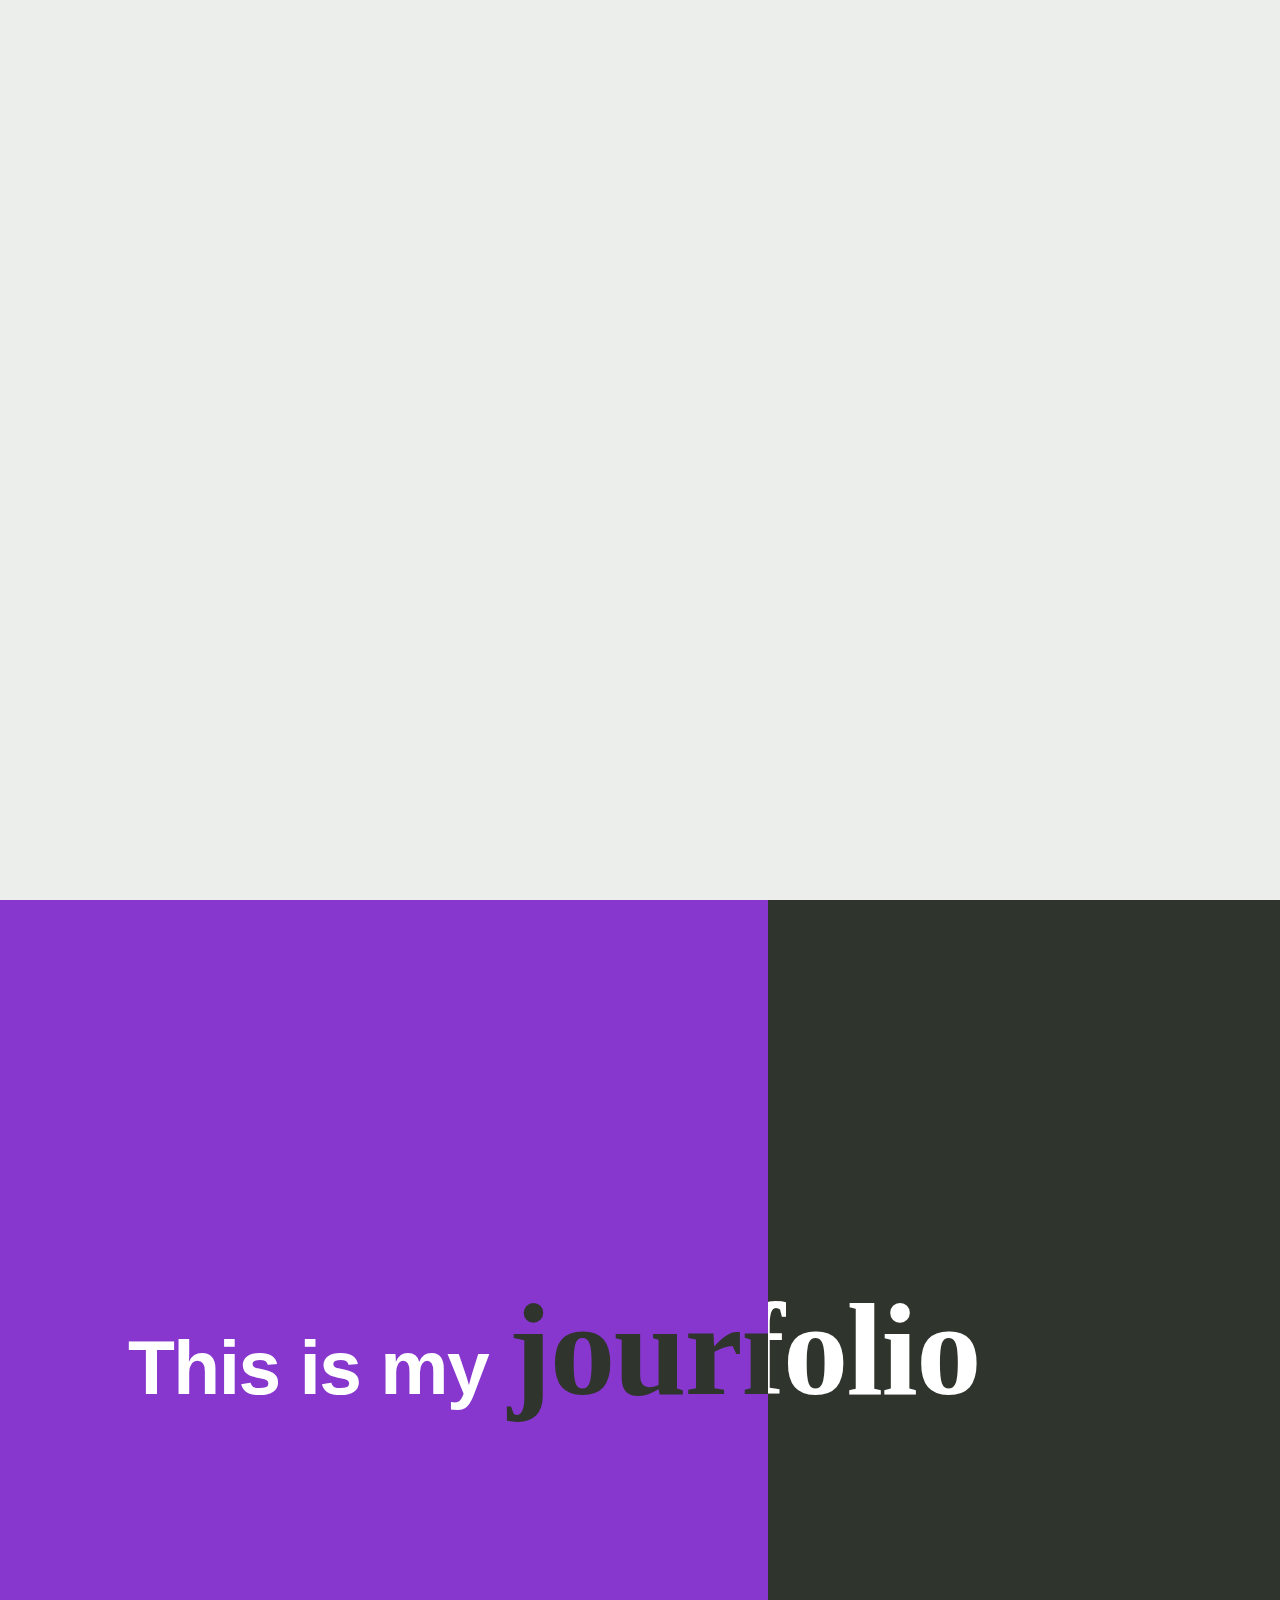
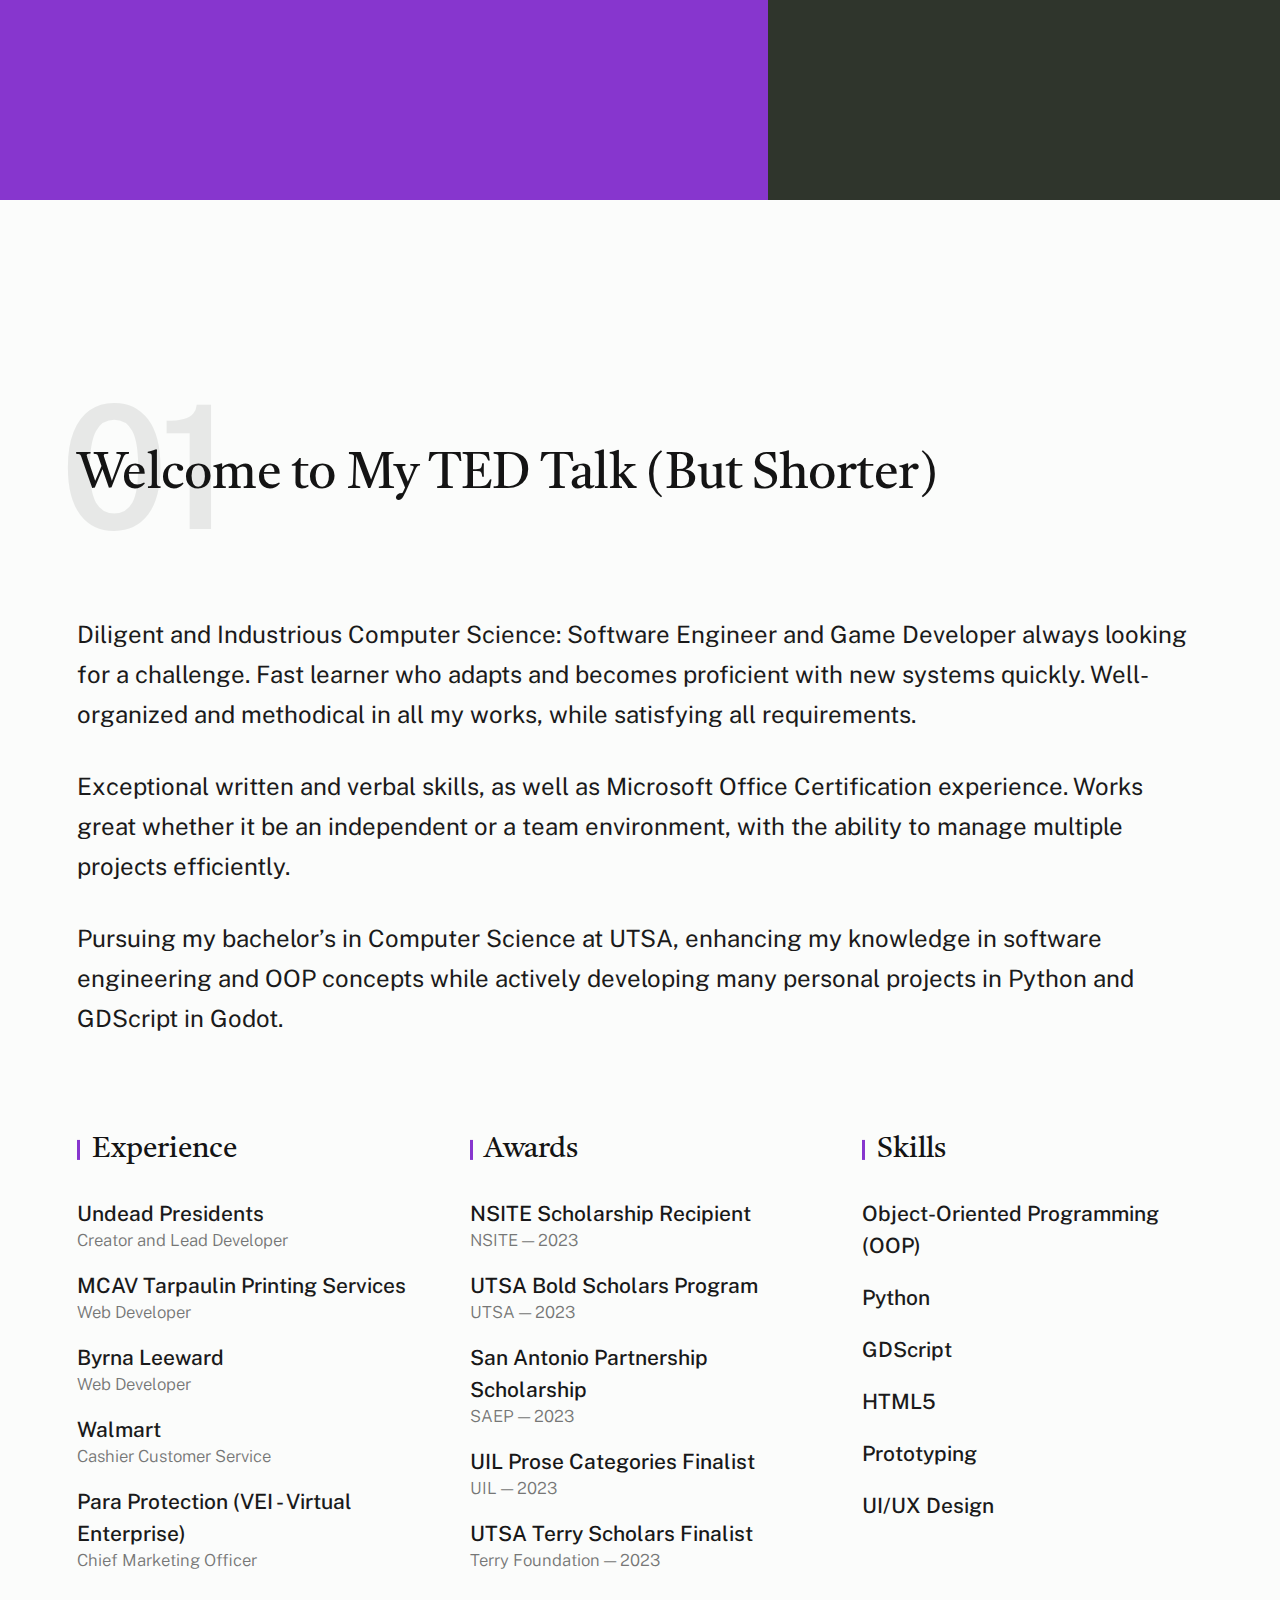
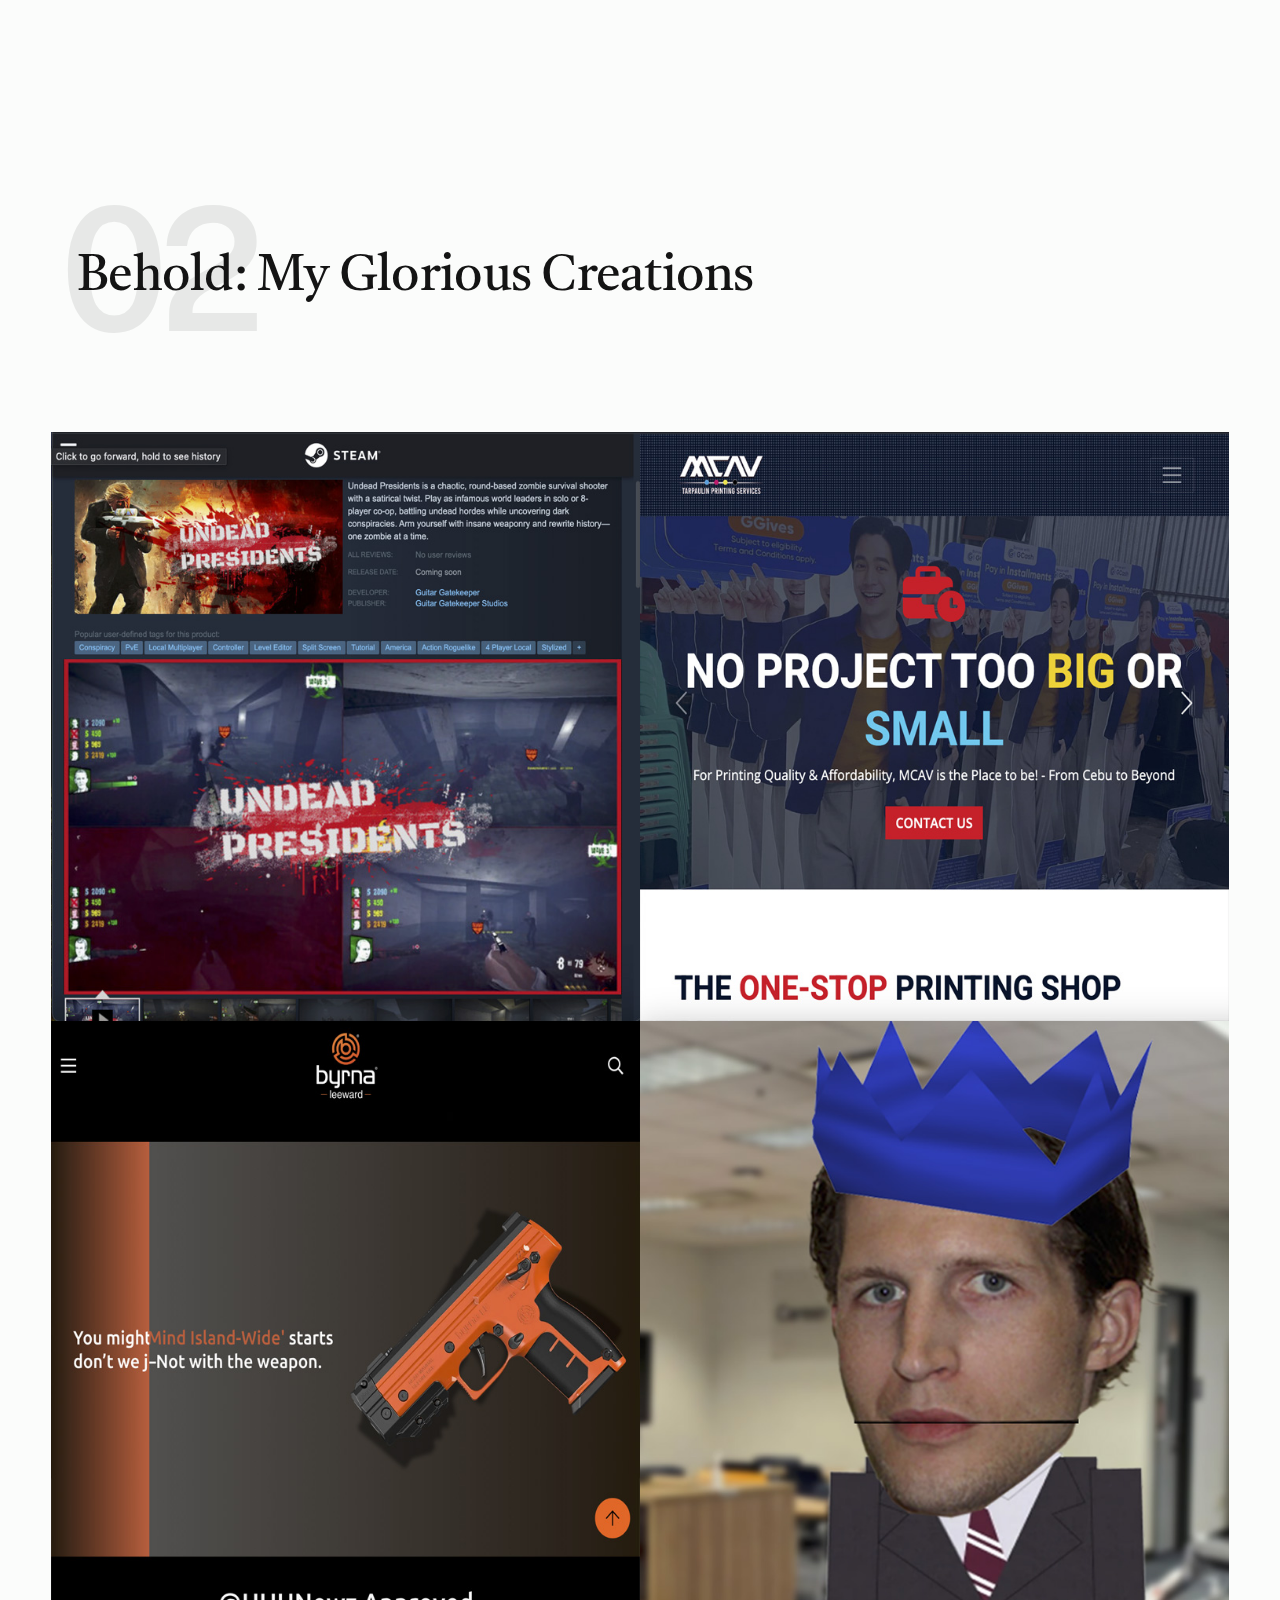
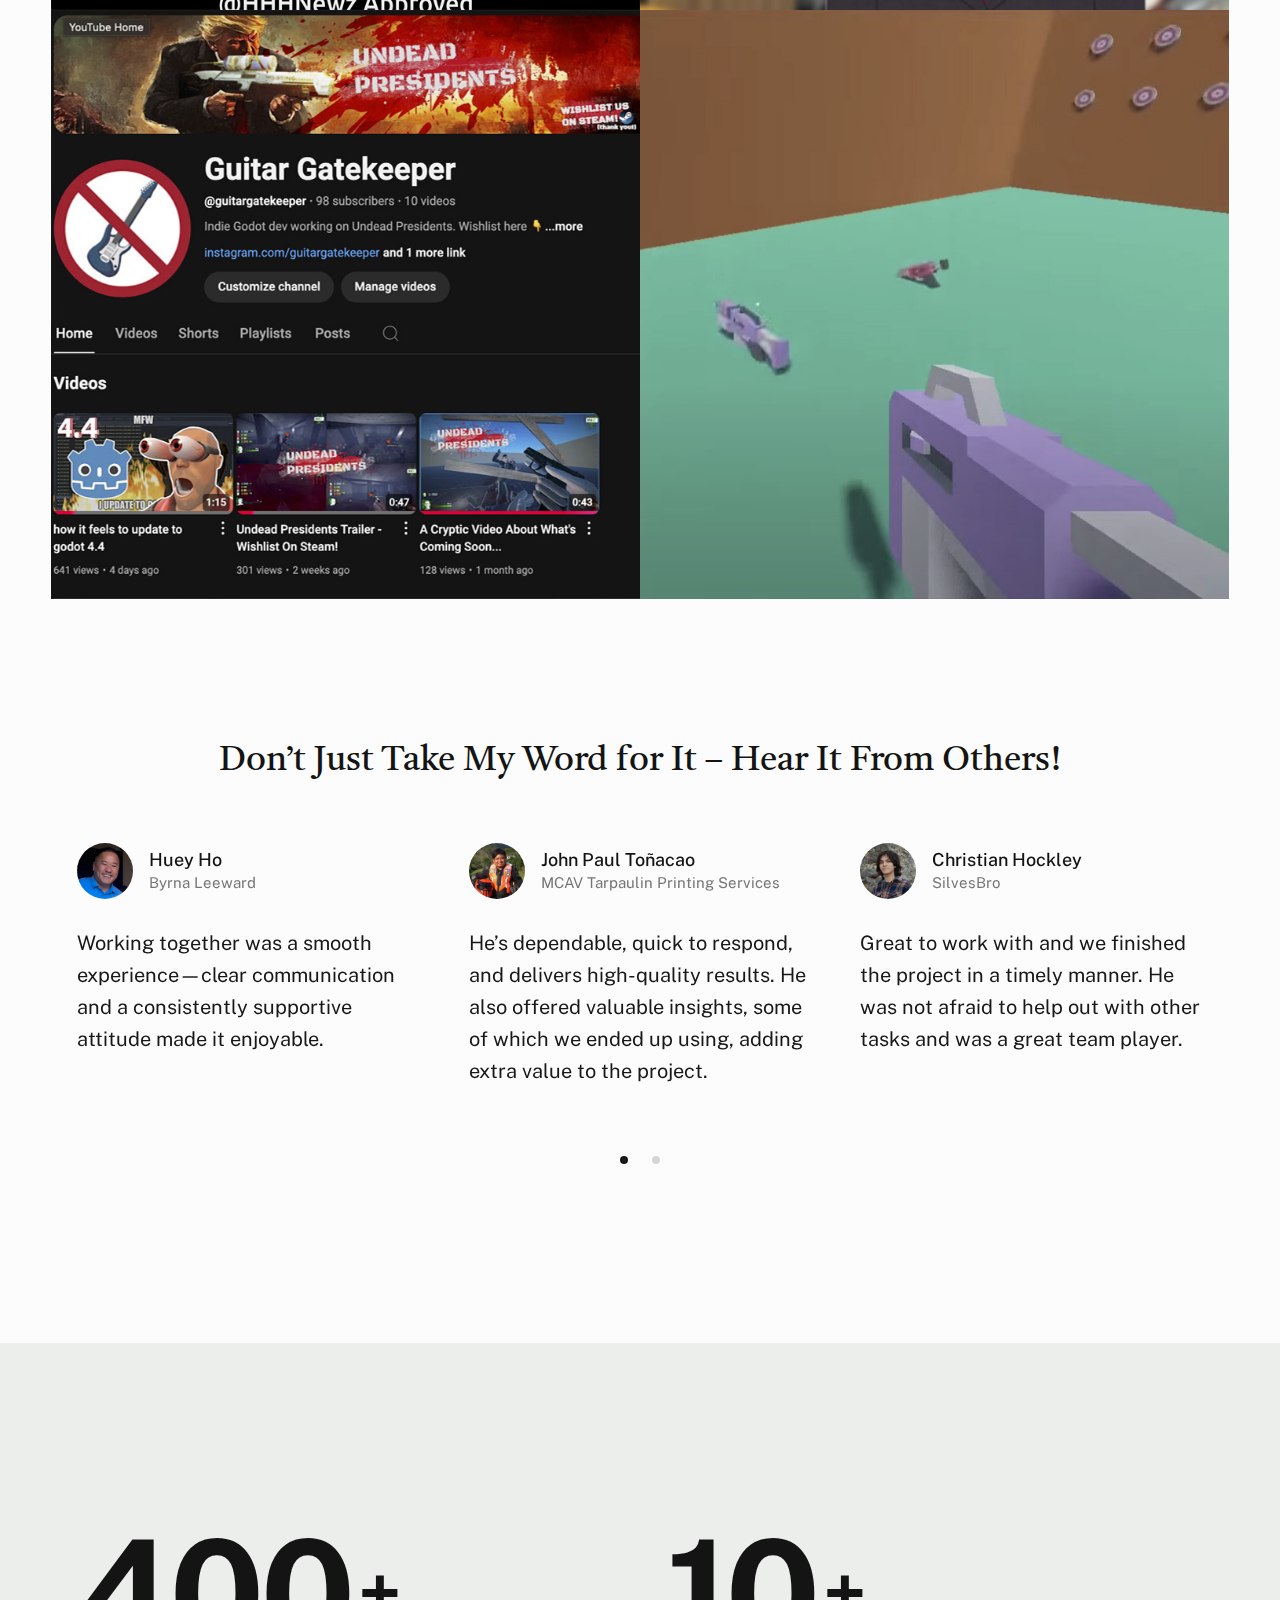
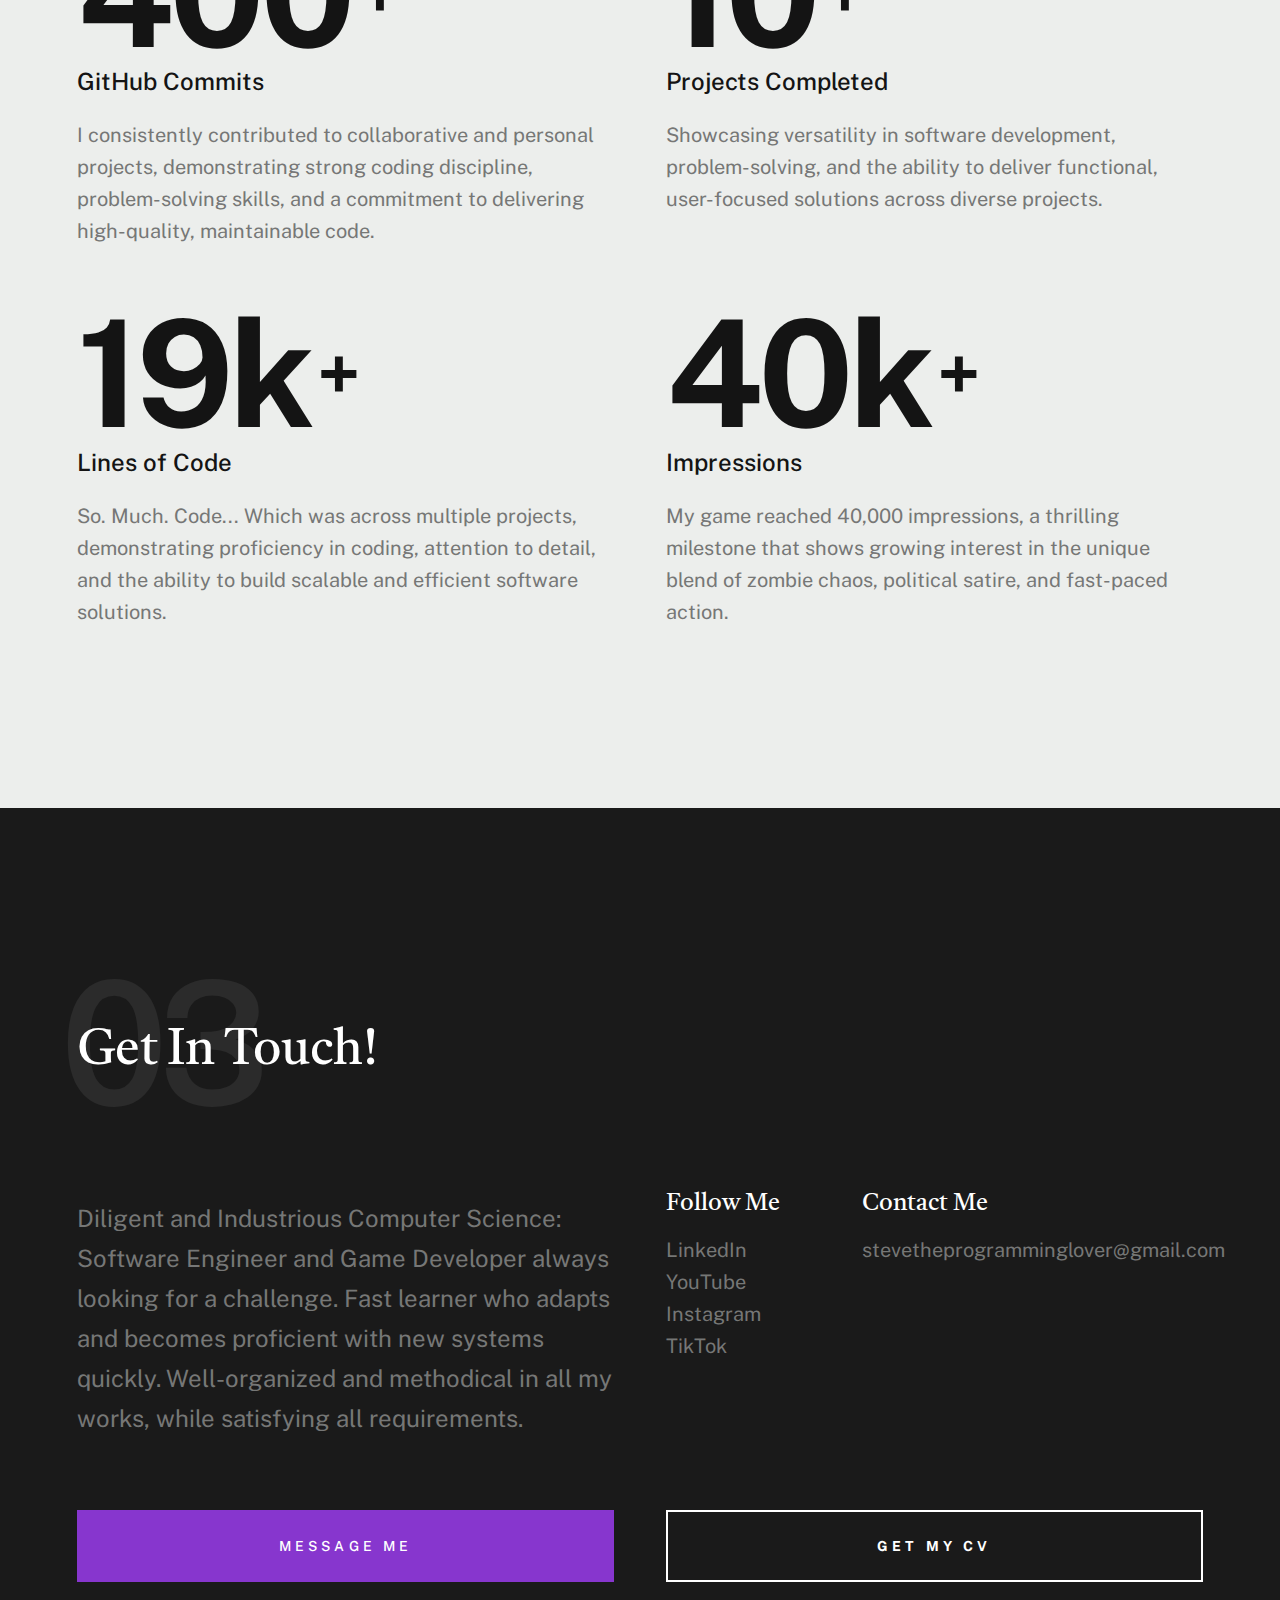
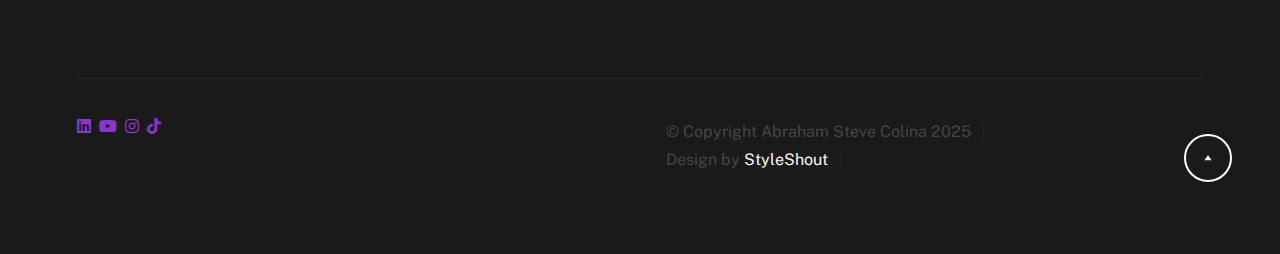
==== commit aa3a024d: "I spelt Hue's government name wrong, so I fixed it." ====
--- a/index.html
+++ b/index.html
@@ -612,7 +612,7 @@
 											class="s-testimonials__avatar"
 										/>
 										<cite class="s-testimonials__cite">
-											<strong>Hue</strong>
+											<strong>Huey Ho</strong>
 											<span>Byrna Leeward</span>
 										</cite>
 									</div>
--- a/css/styles.css
+++ b/css/styles.css
@@ -4483,3 +4483,22 @@
 #right-side .fancy {
 	color: white;
 }
+
+/* Media query for mobile devices */
+@media (max-width: 768px) {
+	.s-split-screen {
+		height: 60vh; /* Adjust this value as needed */
+	}
+
+	.side {
+		height: 60vh; /* Adjust this value as needed */
+	}
+
+	.side .title {
+		font-size: 8vw; /* Adjust font size for better readability on mobile */
+	}
+
+	.side .fancy {
+		font-size: 1.2em; /* Adjust font size for better readability on mobile */
+	}
+}
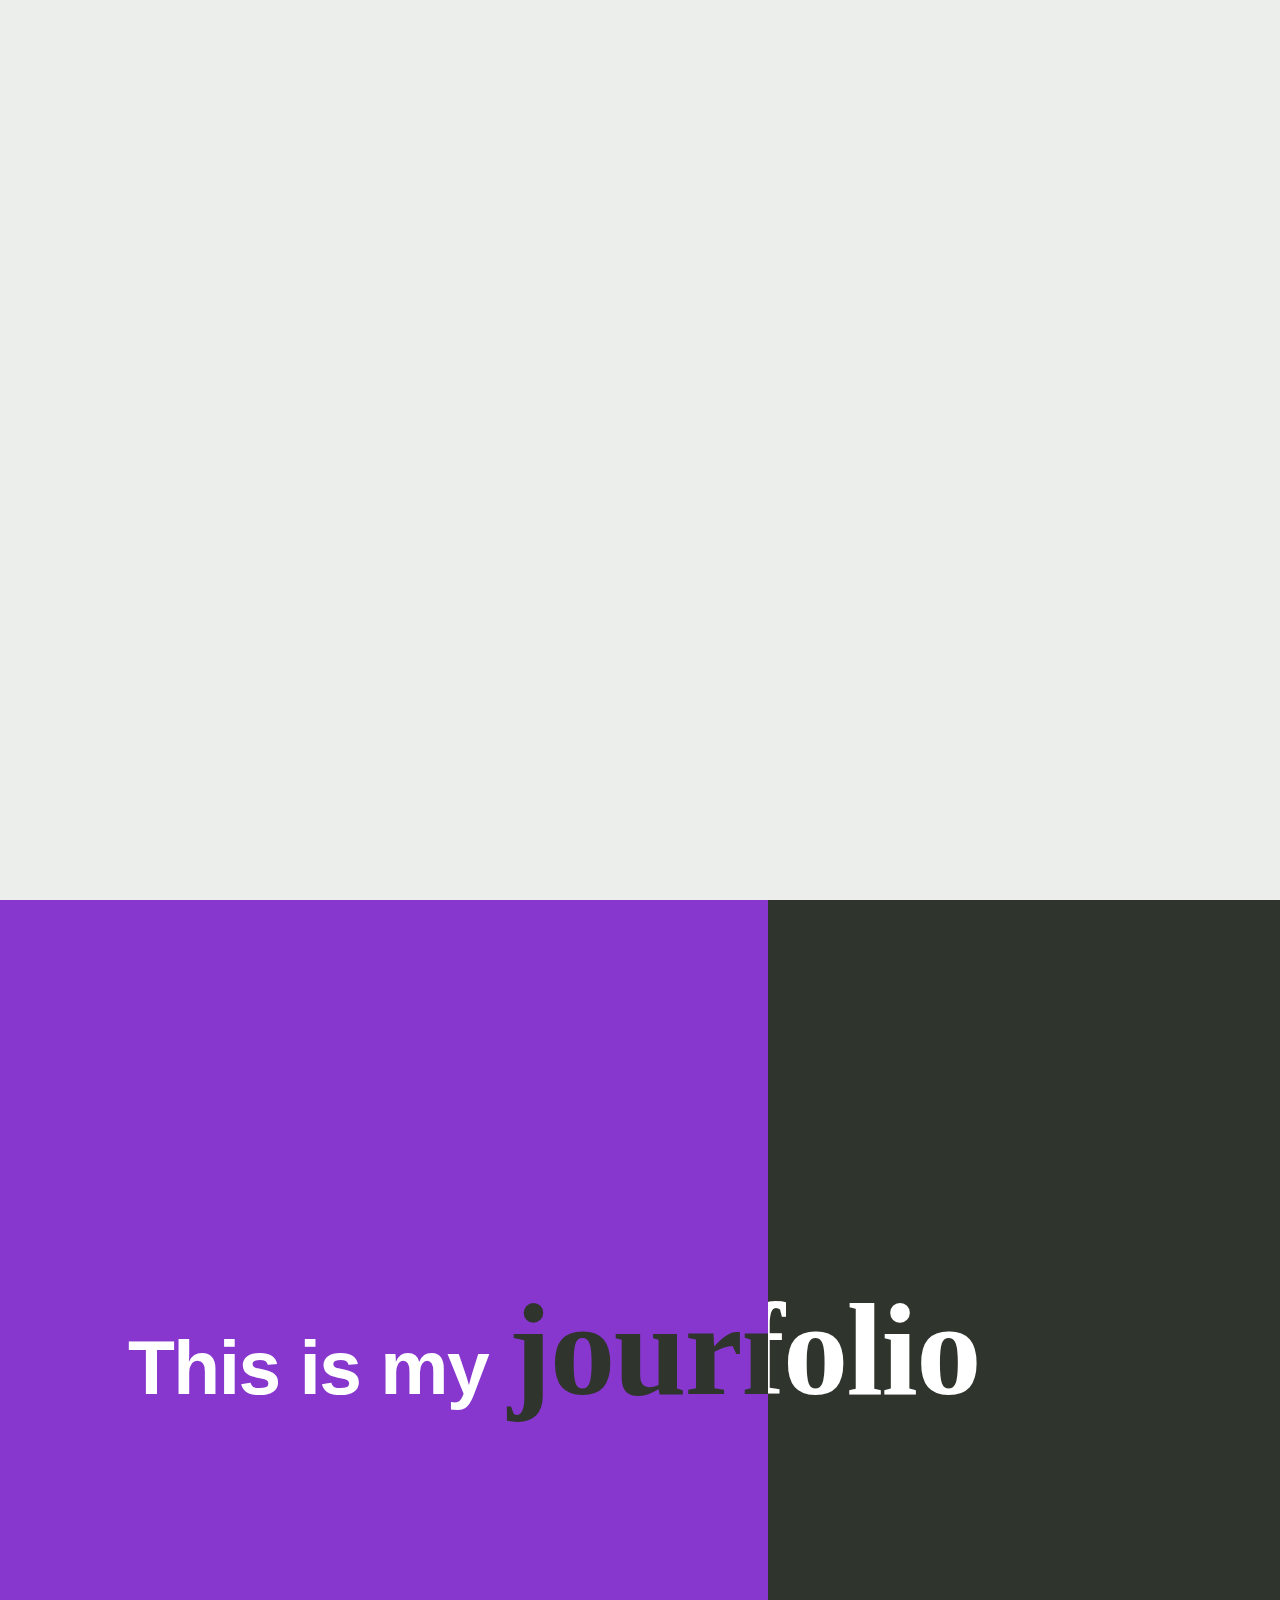
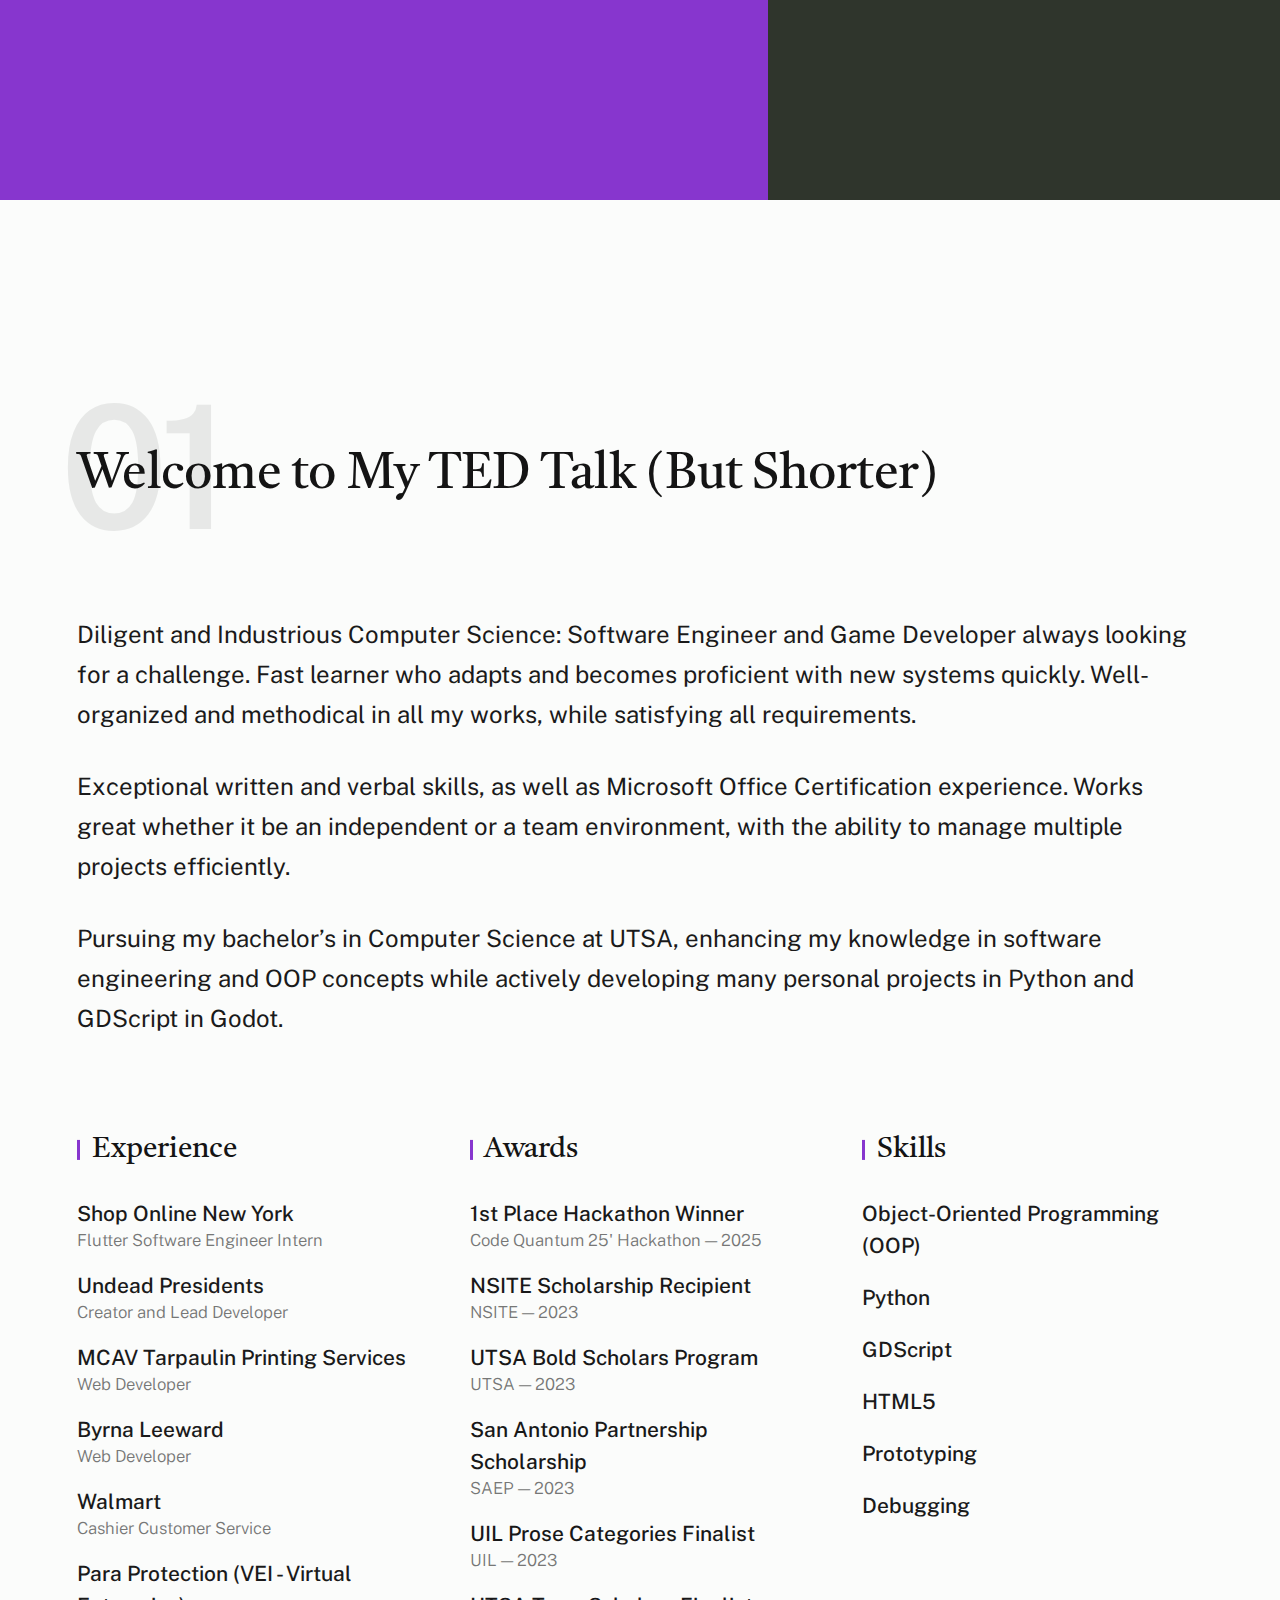
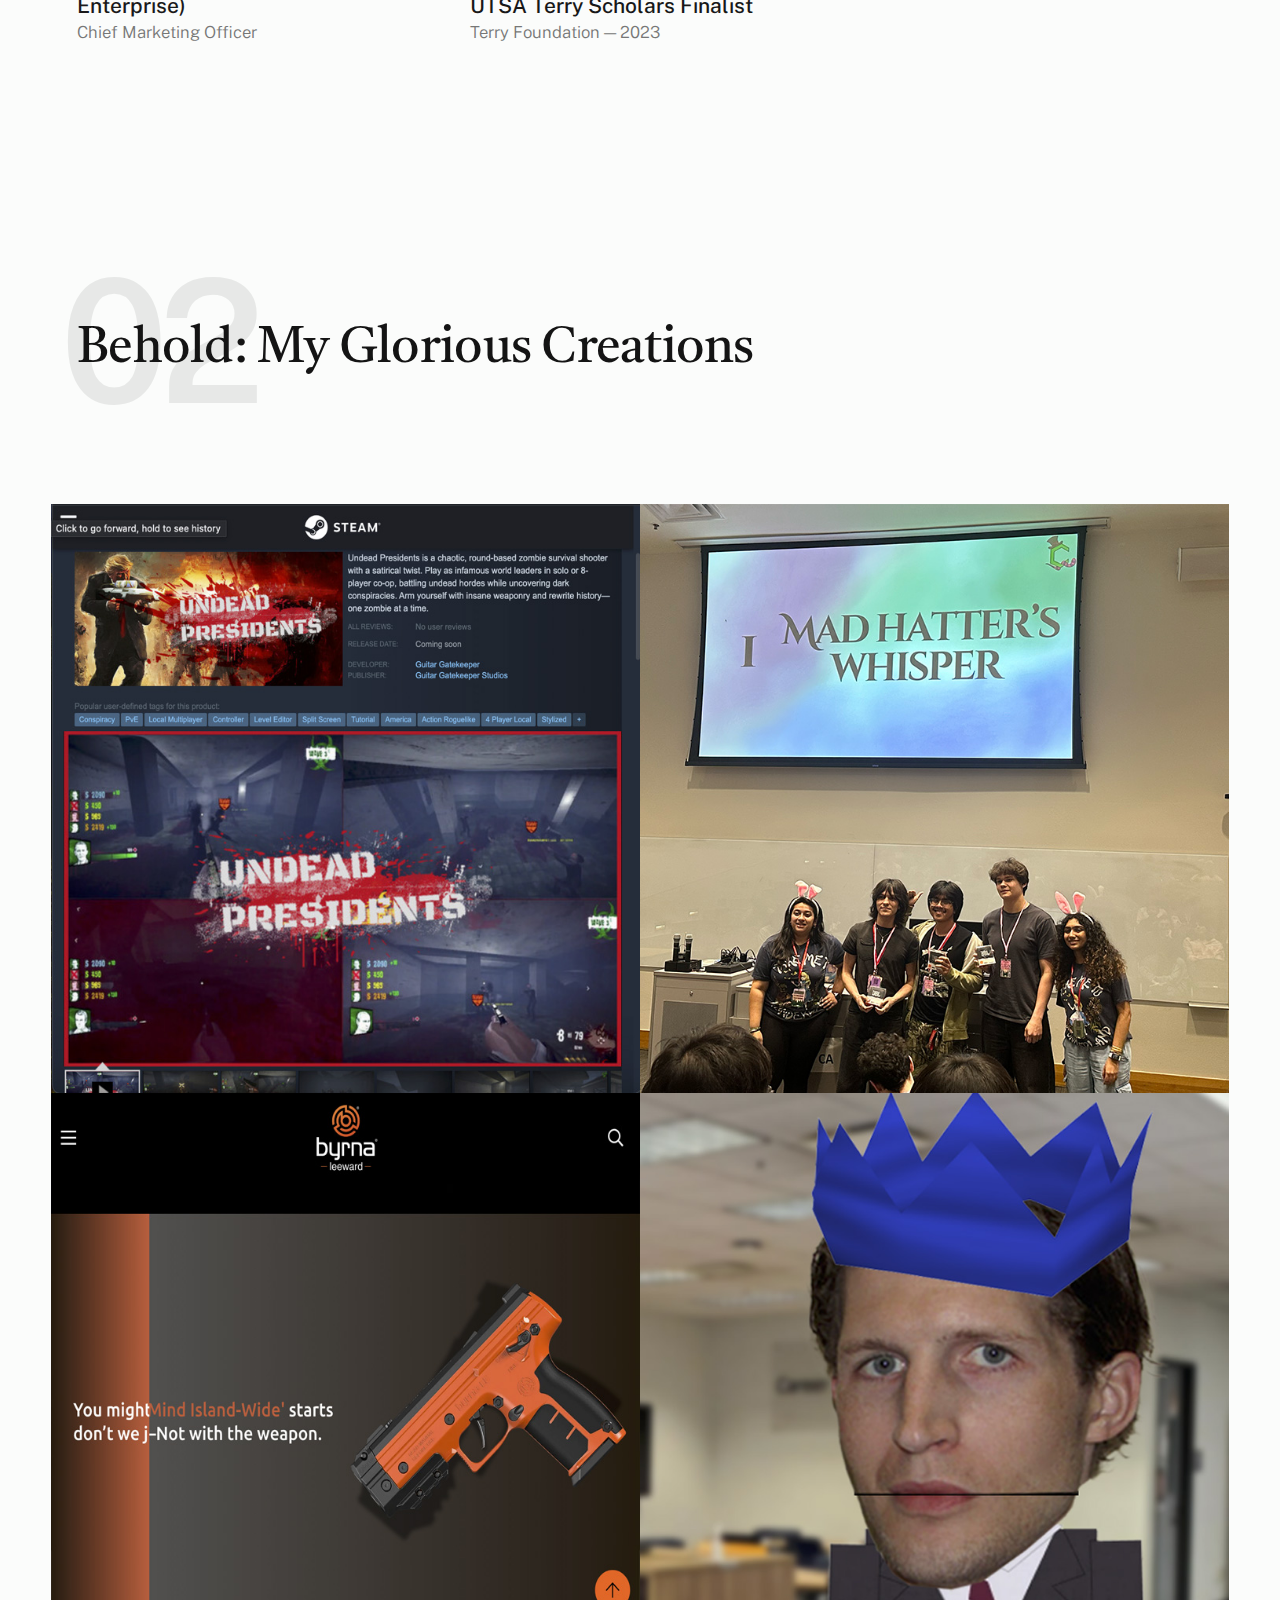
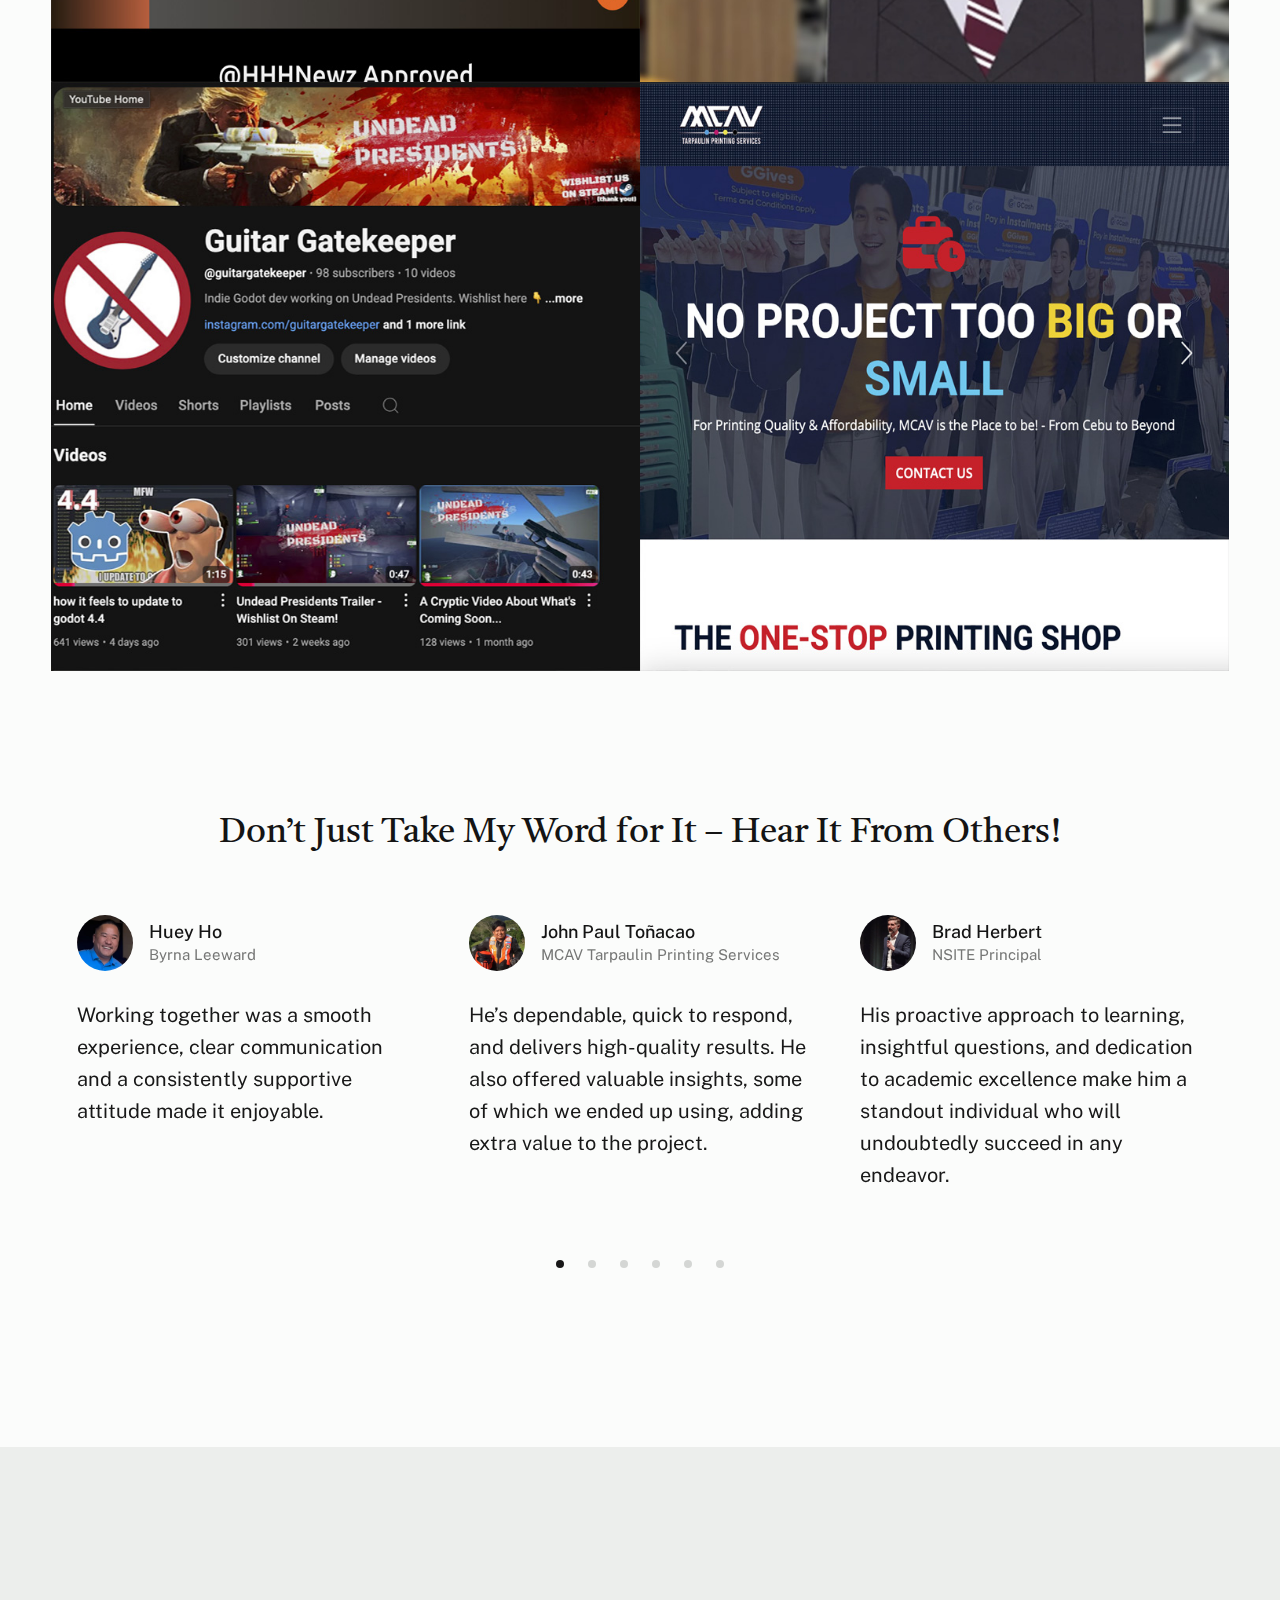
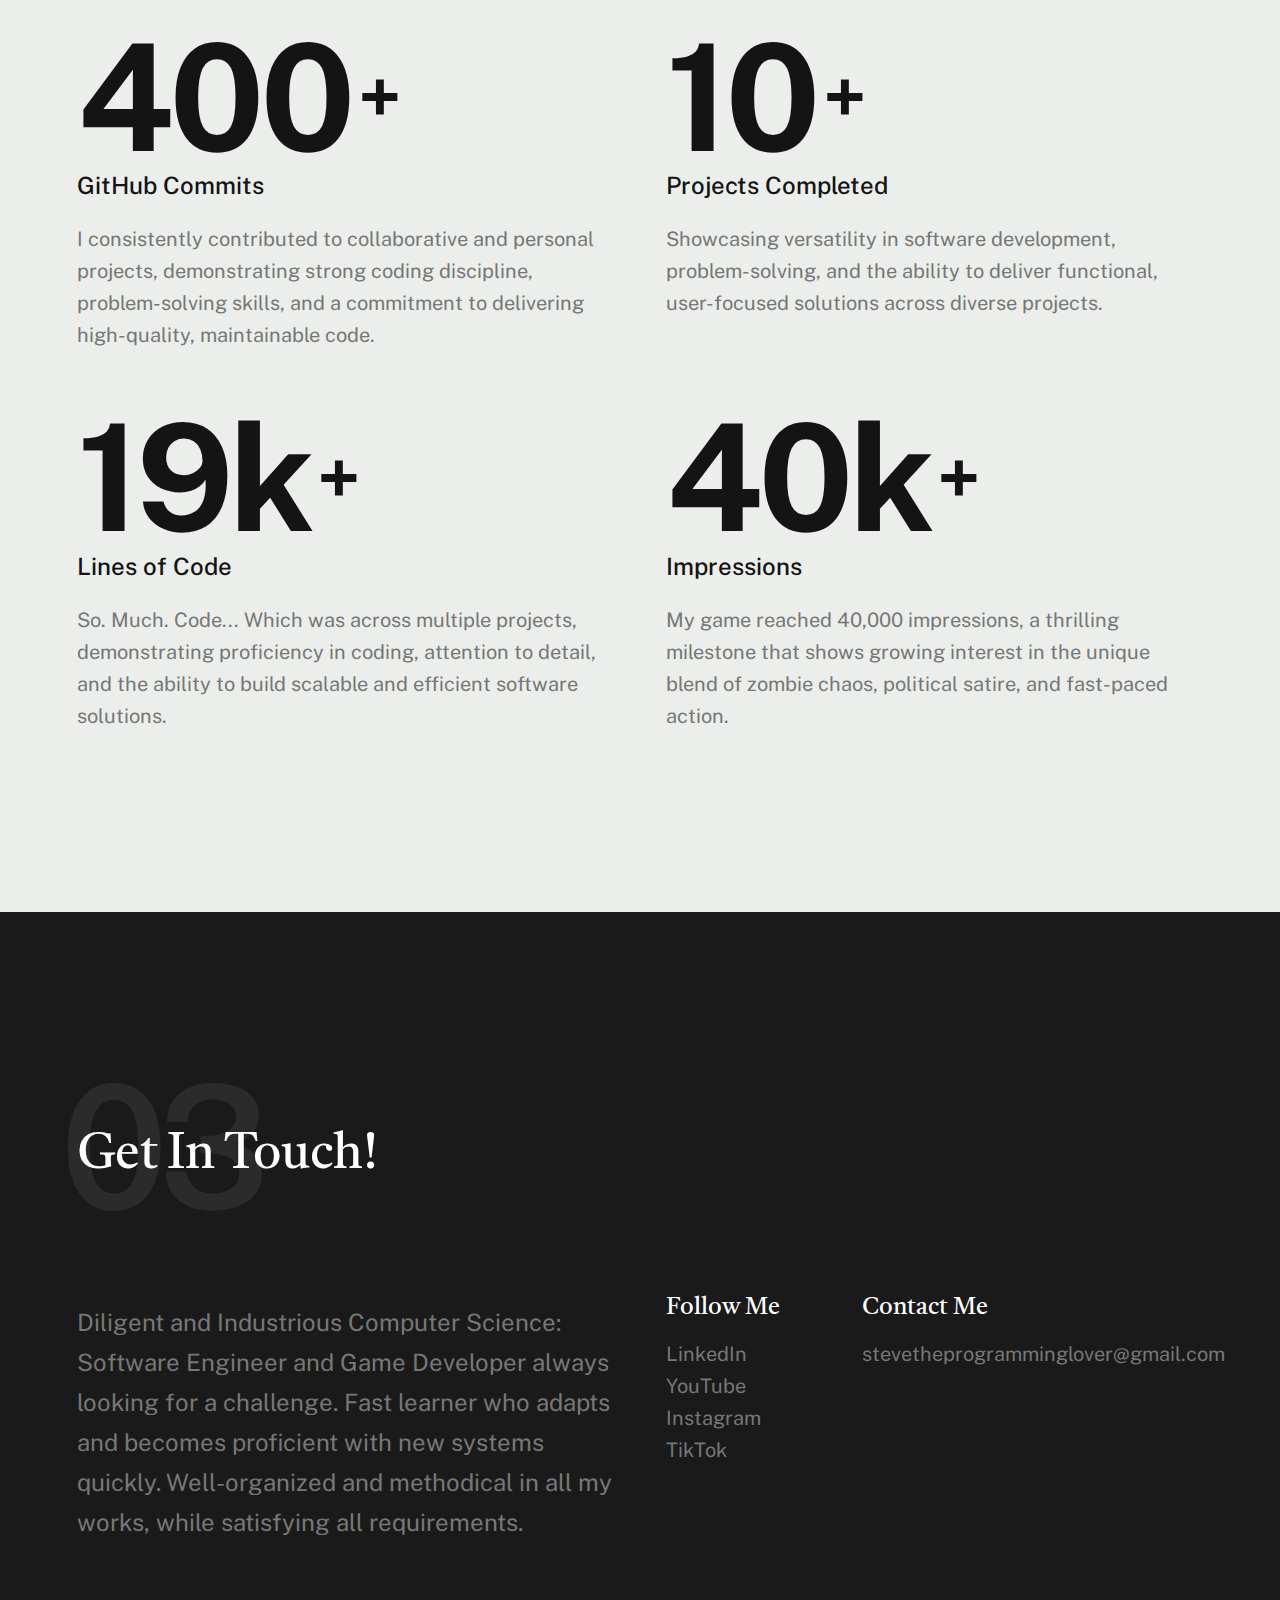
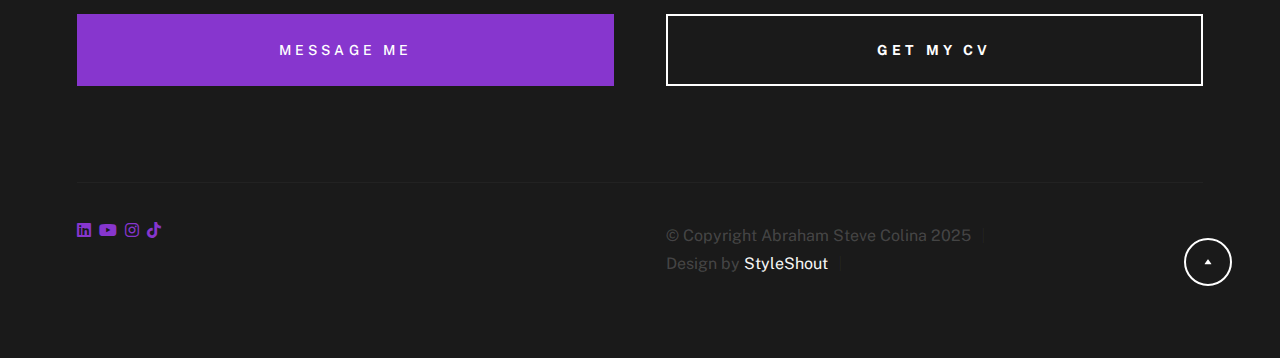
==== commit b0b3acd0: "New Achievements and New Testimonials :)" ====
--- a/index.html
+++ b/index.html
@@ -116,7 +116,7 @@
 							</div>
 							<h1 class="s-intro__content-title">
 								I'm Abraham Steve Colina,<br />
-								software engineer<br />
+								SWE Intern<br />
 								based in San Antonio, TX
 							</h1>
 
@@ -277,6 +277,13 @@
 								<h4 class="s-about__block-title">Experience</h4>
 								<ul class="s-about__list">
 									<li>
+										Shop Online New York
+										<span
+											>Flutter Software Engineer
+											Intern</span
+										>
+									</li>
+									<li>
 										Undead Presidents
 										<span>Creator and Lead Developer</span>
 									</li>
@@ -305,6 +312,15 @@
 								<h4 class="s-about__block-title">Awards</h4>
 
 								<ul class="s-about__list">
+									<li>
+										<a href="https://cqhacks.org/">
+											1st Place Hackathon Winner
+											<span
+												>Code Quantum 25' Hackathon —
+												2025</span
+											>
+										</a>
+									</li>
 									<li>
 										<a href="https://www.nisd.net/nsite">
 											NSITE Scholarship Recipient
@@ -356,7 +372,7 @@
 									<li>GDScript</li>
 									<li>HTML5</li>
 									<li>Prototyping</li>
-									<li>UI/UX Design</li>
+									<li>Debugging</li>
 								</ul>
 							</div>
 							<!--end s-about__block -->
@@ -424,34 +440,38 @@
 
 					<div class="column entry">
 						<a
-							href="images/folio/gallery/gallery-2.jpg"
+							href="images/folio/gallery/gallery-6.jpg"
 							class="entry__link glightbox"
-							data-glightbox="title: mcavtarpaulinprinting.com; description: .entry__desc-02"
+							data-glightbox="title: Mad Hatter's Whisper (Code Quantum 25' Winner); description: .entry__desc-02"
 						>
 							<div class="entry__thumb">
 								<img
-									src="images/folio/portfolio-2.jpg"
+									src="images/folio/portfolio-6.jpg"
 									alt=""
 								/>
 							</div>
 							<div class="entry__info">
 								<h4 class="entry__title">
-									mcavtarpaulinprinting.com
+									Mad Hatter's Whisper (Code Quantum 25'
+									Winner)
 								</h4>
-								<div class="entry__cat">Web Developer</div>
+								<div class="entry__cat">
+									Full-Stack React/Machine Learning
+								</div>
 							</div>
 						</a>
 
 						<div class="glightbox-desc entry__desc-02">
 							<p>
-								Enhanced interactivity with jQuery, Owl
-								Carousel, and Lightbox. Customized styling with
-								SCSS/SASS for maintainable and scalable code.
-								Developed Go (Golang) scripts to automate email
-								notifications to clients upon form submissions,
-								leveraging Google Sheets for data storage and
-								processing.
-								<a href="https://mcavtarpaulinprinting.com/"
+								This past weekend, I had an incredible
+								experience at the Code Quantum Hackathon 25’,
+								where me and my team built "Mad Hatter’s
+								Whisper”, a full-stack React app powered
+								by Machine Learning (Natural Language
+								Processing), and took home 1st place! 🏆
+
+								<a
+									href="https://devpost.com/software/mad-hatter-s-whisper"
 									>Project Link</a
 								>.
 							</p>
@@ -564,30 +584,36 @@
 
 					<div class="column entry">
 						<a
-							href="images/folio/gallery/gallery-6.jpg"
+							href="images/folio/gallery/gallery-2.jpg"
 							class="entry__link glightbox"
-							data-glightbox="title: Untitled Prototype FPS Project; description: .entry__desc-06"
+							data-glightbox="title: mcavtarpaulinprinting.com; description: .entry__desc-02"
 						>
 							<div class="entry__thumb">
-								<img src="images/folio/portfolio-6.jpg" />
+								<img
+									src="images/folio/portfolio-2.jpg"
+									alt=""
+								/>
 							</div>
 							<div class="entry__info">
 								<h4 class="entry__title">
-									Untitled Prototype FPS Project
+									mcavtarpaulinprinting.com
 								</h4>
-								<div class="entry__cat">
-									Creator and Lead Developer
-								</div>
+								<div class="entry__cat">Web Developer</div>
 							</div>
 						</a>
 
-						<div class="glightbox-desc entry__desc-06">
+						<div class="glightbox-desc entry__desc-02">
 							<p>
-								Developed a low-poly first-person shooter (FPS)
-								as a learning project while exploring the Godot
-								Engine. Created a modular and scalable codebase,
-								which later served as the foundation for Undead
-								Presidents, a more advanced FPS project.
+								Enhanced interactivity with jQuery, Owl
+								Carousel, and Lightbox. Customized styling with
+								SCSS/SASS for maintainable and scalable code.
+								Developed Go (Golang) scripts to automate email
+								notifications to clients upon form submissions,
+								leveraging Google Sheets for data storage and
+								processing.
+								<a href="https://mcavtarpaulinprinting.com/"
+									>Project Link</a
+								>.
 							</p>
 						</div>
 					</div>
@@ -618,7 +644,7 @@
 									</div>
 									<p>
 										Working together was a smooth
-										experience—clear communication and a
+										experience, clear communication and a
 										consistently supportive attitude made it
 										enjoyable.
 									</p>
@@ -646,6 +672,94 @@
 										offered valuable insights, some of which
 										we ended up using, adding extra value to
 										the project.
+									</p>
+								</div>
+								<!-- end s-testimonials__slide -->
+
+								<div class="s-testimonials__slide swiper-slide">
+									<div class="s-testimonials__author">
+										<img
+											src="images/avatars/avatar-5.jpg"
+											alt="Author image"
+											class="s-testimonials__avatar"
+										/>
+										<cite class="s-testimonials__cite">
+											<strong>Brad Herbert</strong>
+											<span>NSITE Principal</span>
+										</cite>
+									</div>
+									<p>
+										His proactive approach to learning,
+										insightful questions, and dedication to
+										academic excellence make him a standout
+										individual who will undoubtedly succeed
+										in any endeavor.
+									</p>
+								</div>
+								<!-- end s-testimonials__slide -->
+
+								<div class="s-testimonials__slide swiper-slide">
+									<div class="s-testimonials__author">
+										<img
+											src="images/avatars/avatar-6.jpg"
+											alt="Author image"
+											class="s-testimonials__avatar"
+										/>
+										<cite class="s-testimonials__cite">
+											<strong>Samuel Ang</strong>
+											<span>CS Professor @ UTSA</span>
+										</cite>
+									</div>
+									<p>
+										Steve is an exceptionally proactive
+										student who consistently excelled
+										through his eagerness to learn and his
+										thoughtful, engaging questions.
+									</p>
+								</div>
+								<!-- end s-testimonials__slide -->
+
+								<div class="s-testimonials__slide swiper-slide">
+									<div class="s-testimonials__author">
+										<img
+											src="images/avatars/avatar-7.jpg"
+											alt="Author image"
+											class="s-testimonials__avatar"
+										/>
+										<cite class="s-testimonials__cite">
+											<strong>Veronica Herrera</strong>
+											<span>NSITE Counselor</span>
+										</cite>
+									</div>
+									<p>
+										Steve is a very studious and intelligent
+										person. He has worked very hard to be at
+										the top of his class. He is always eager
+										to learn and takes the initiative!
+									</p>
+								</div>
+								<!-- end s-testimonials__slide -->
+
+								<div class="s-testimonials__slide swiper-slide">
+									<div class="s-testimonials__author">
+										<img
+											src="images/avatars/avatar-8.jpg"
+											alt="Author image"
+											class="s-testimonials__avatar"
+										/>
+										<cite class="s-testimonials__cite">
+											<strong>Chad Hoggard</strong>
+											<span
+												>CodeQuantum 25' Hackathon</span
+											>
+										</cite>
+									</div>
+									<p>
+										Steve's React skills created an
+										engaging, user-friendly experience, it
+										made our project stand out! He was also
+										a great team player and brought us to
+										victory!
 									</p>
 								</div>
 								<!-- end s-testimonials__slide -->
